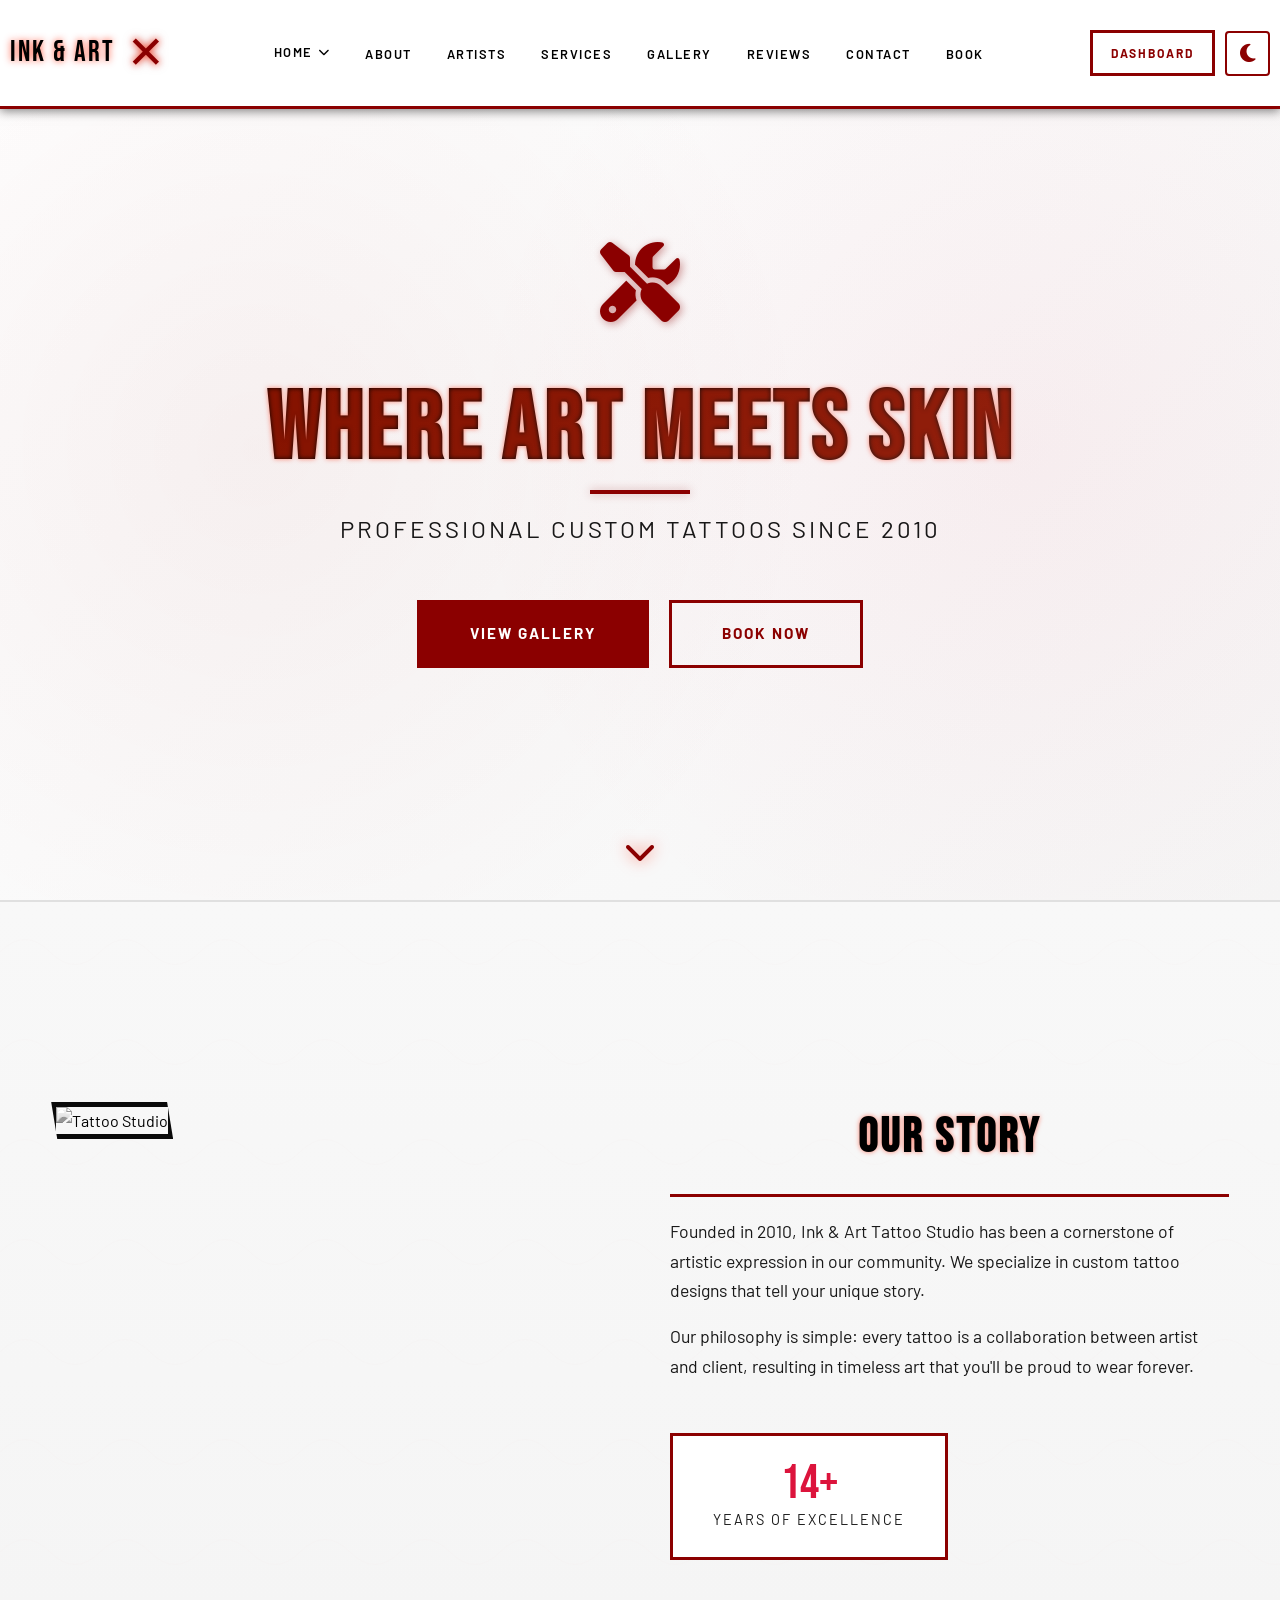
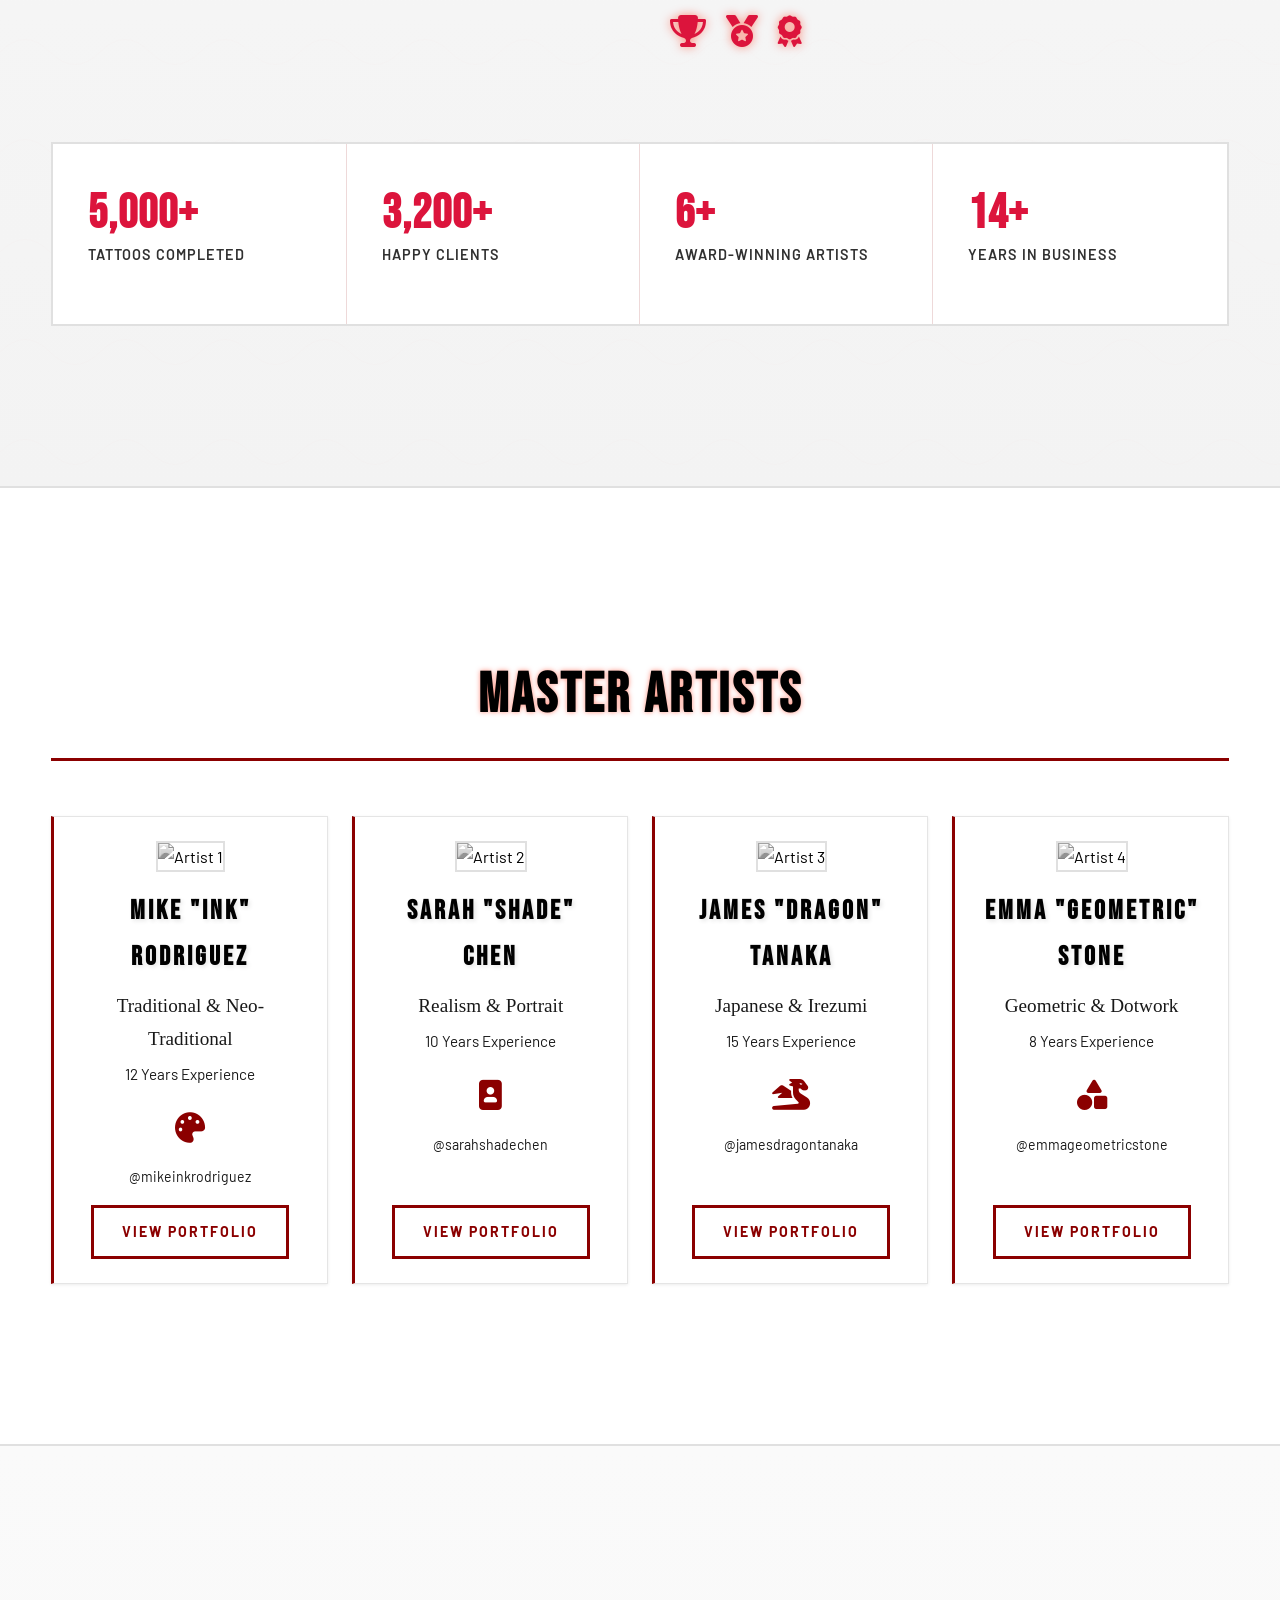
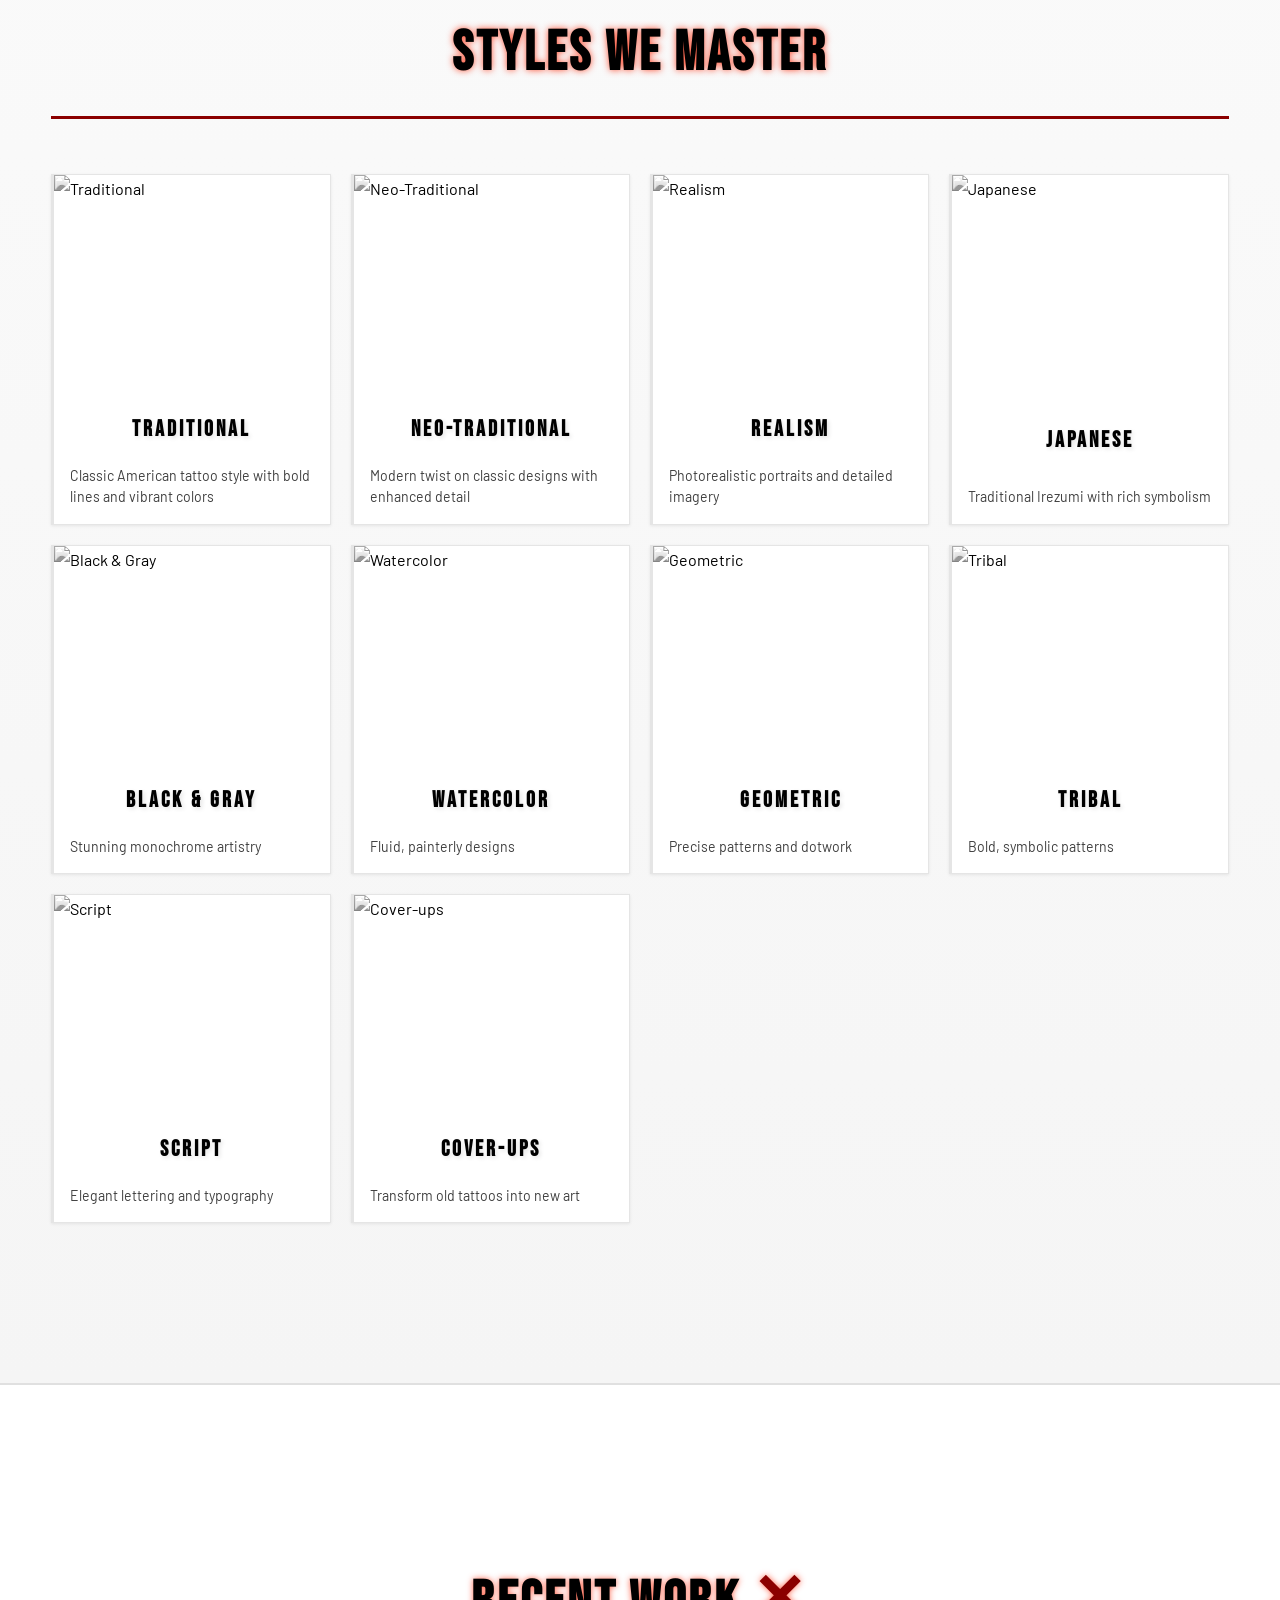
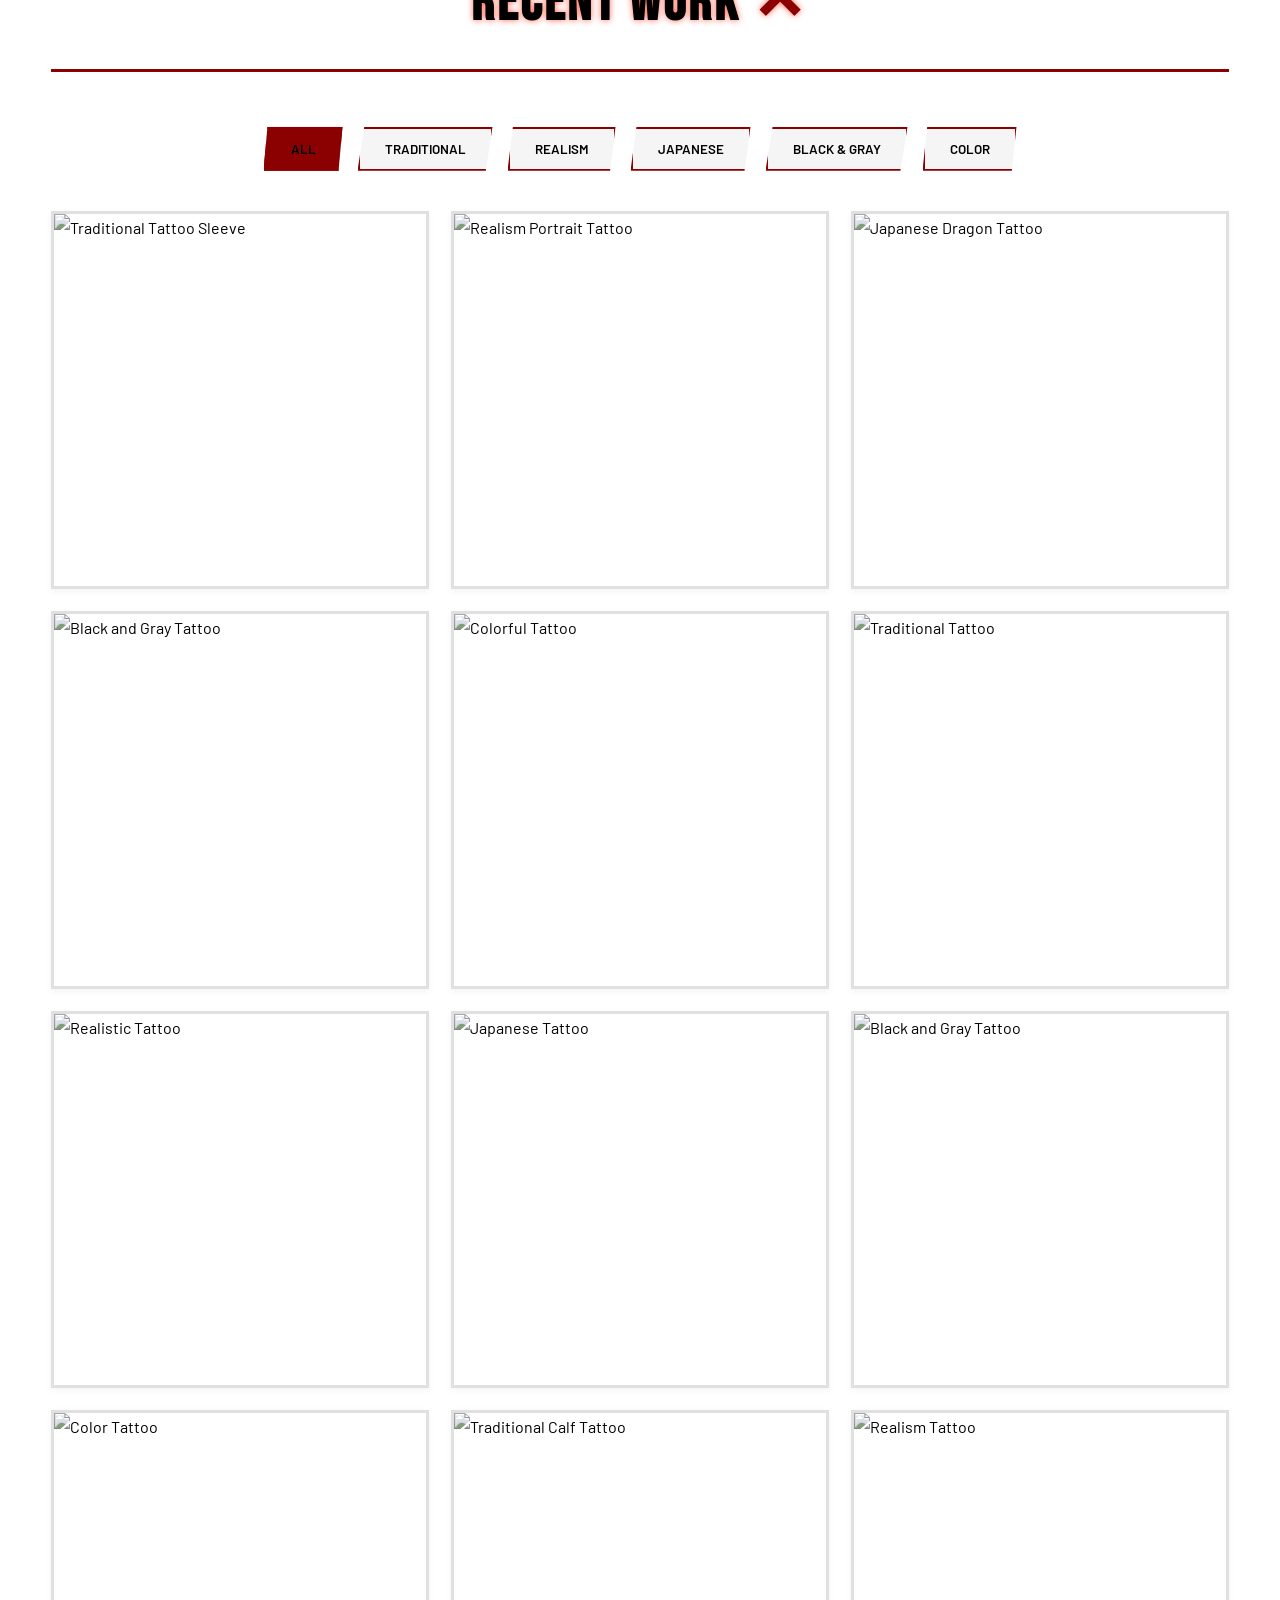
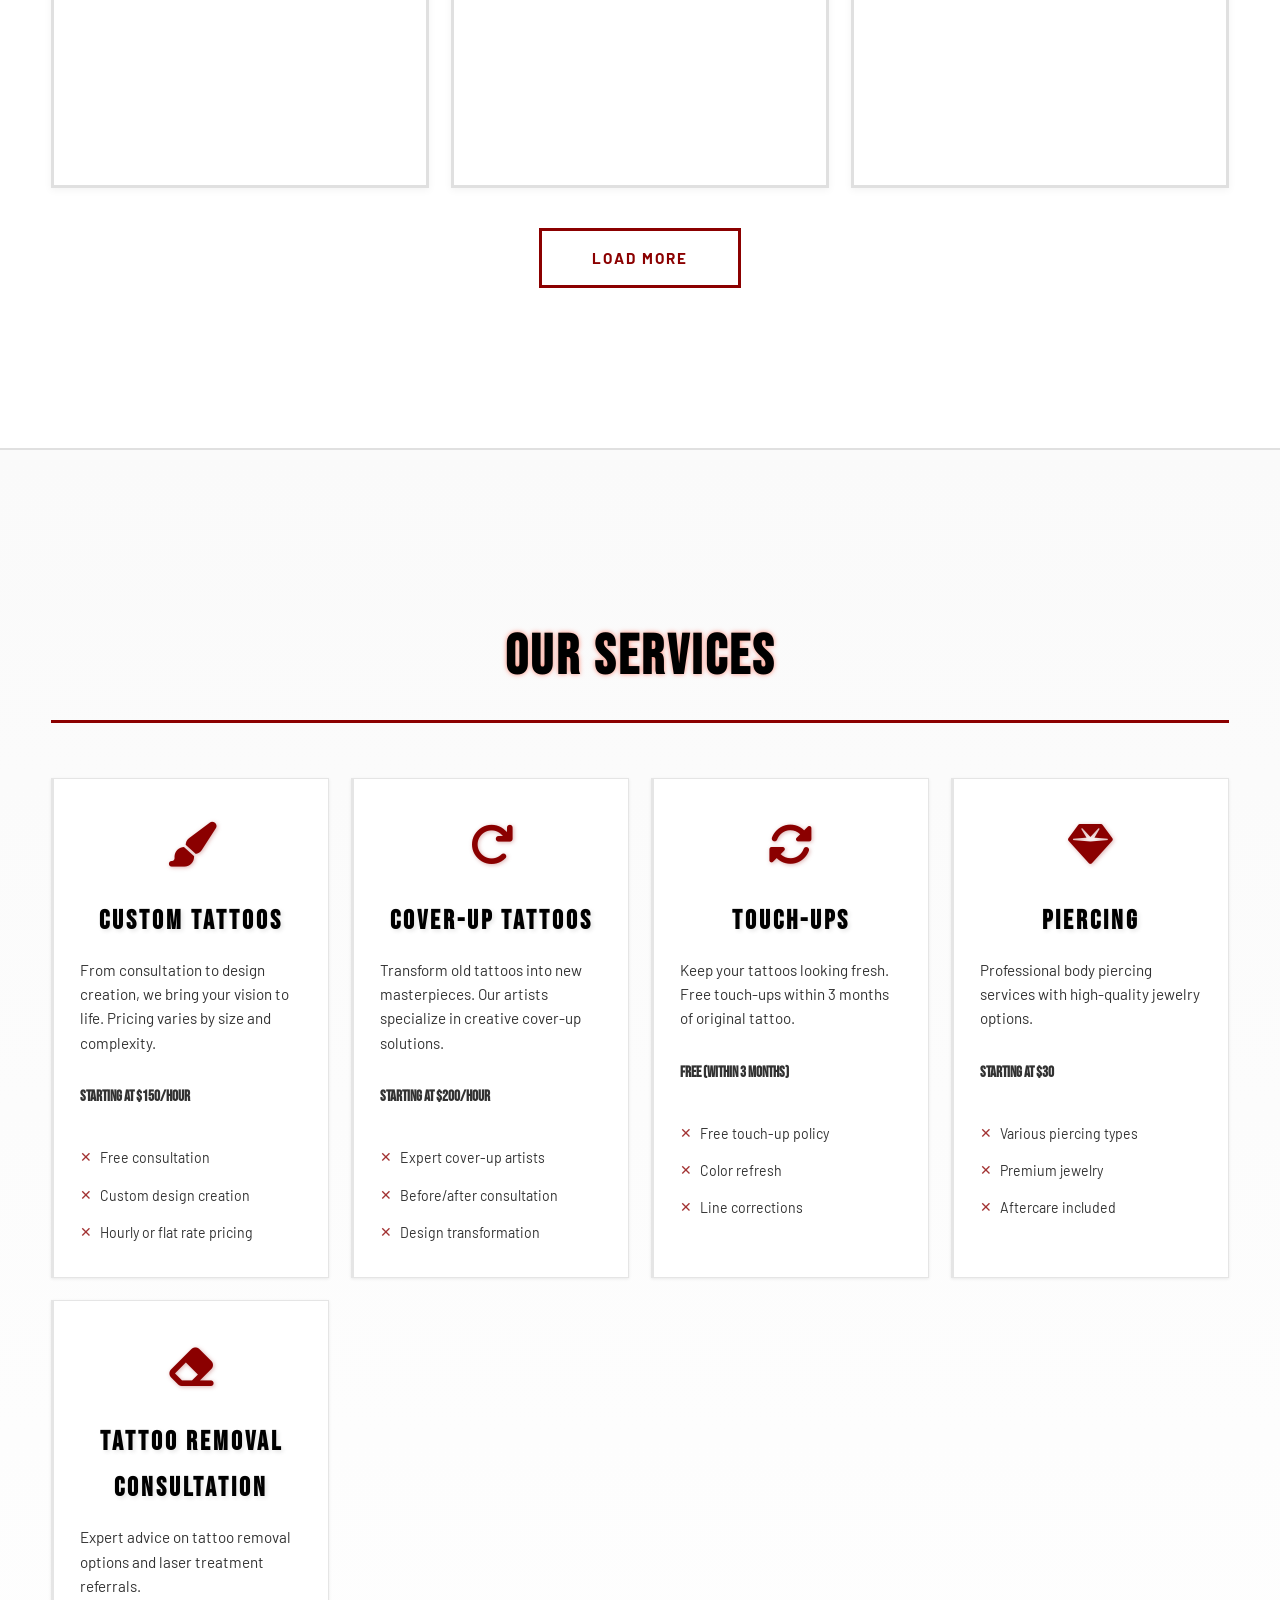
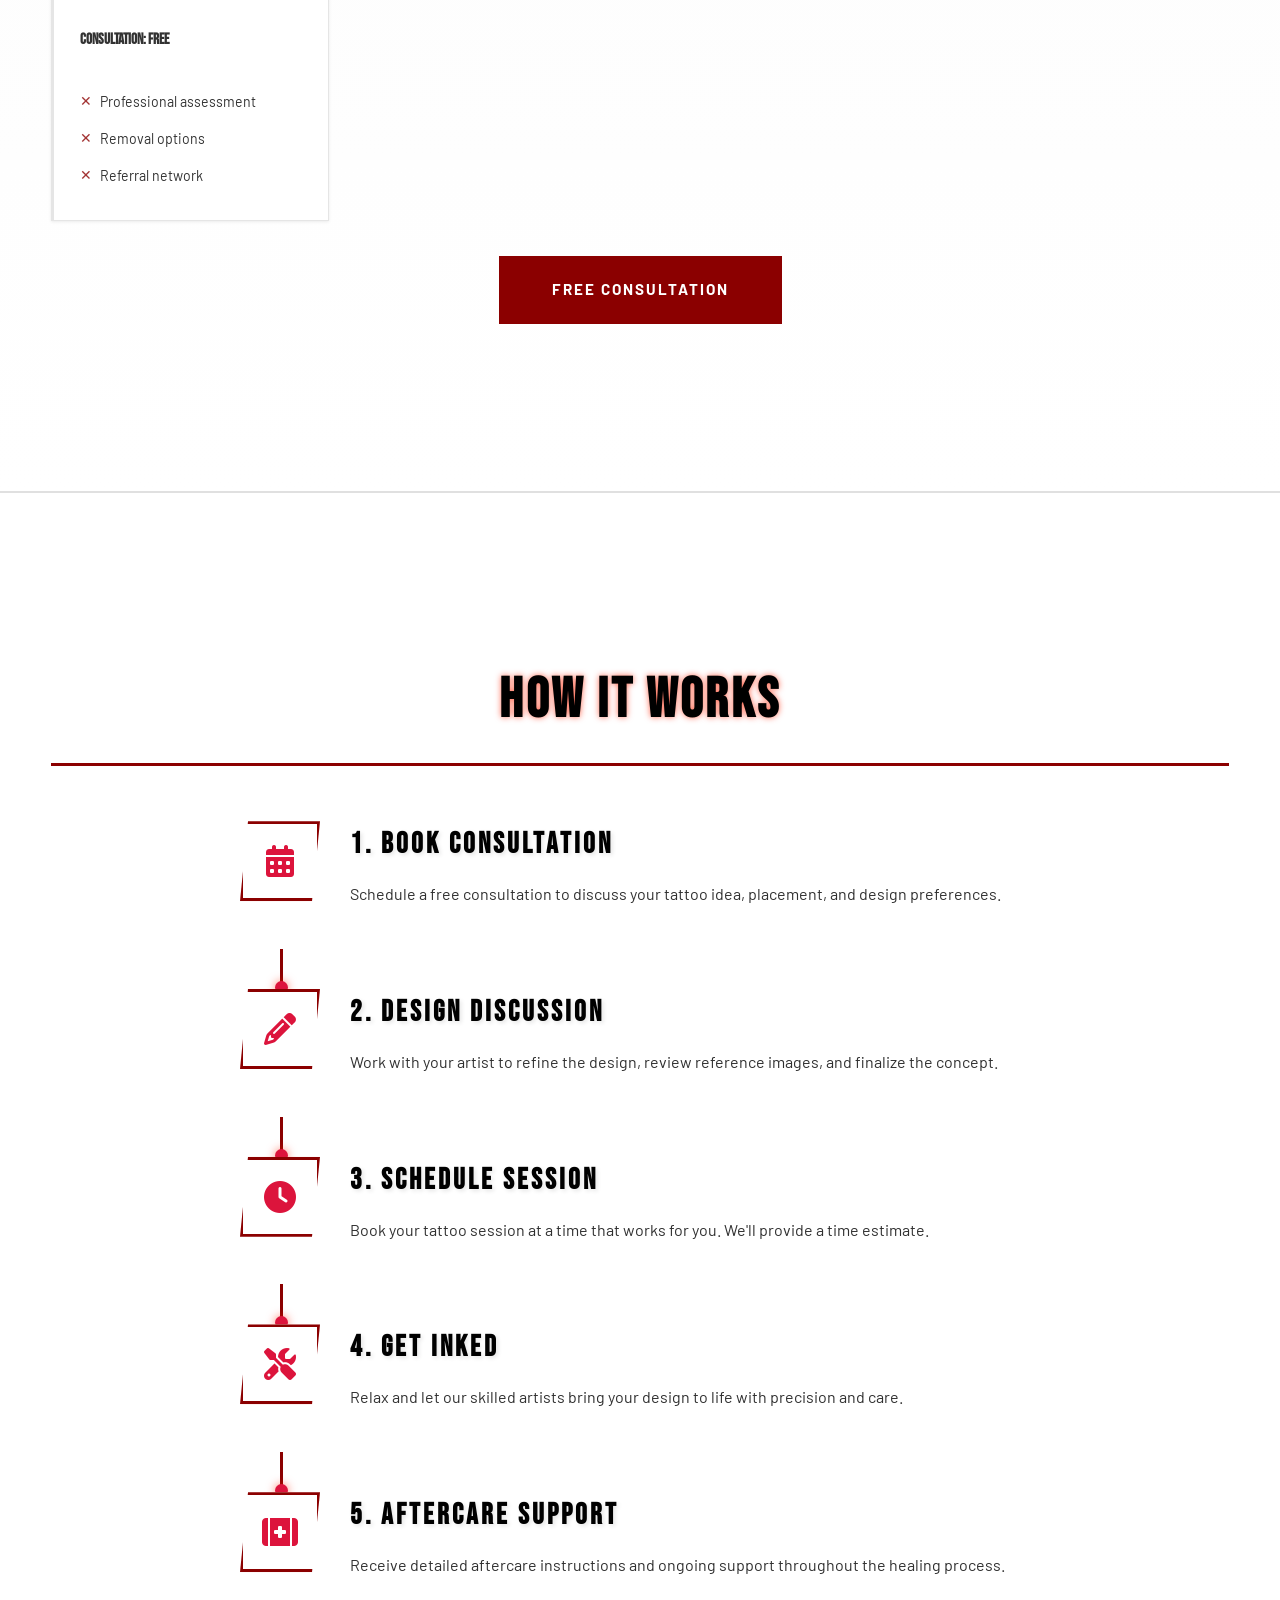
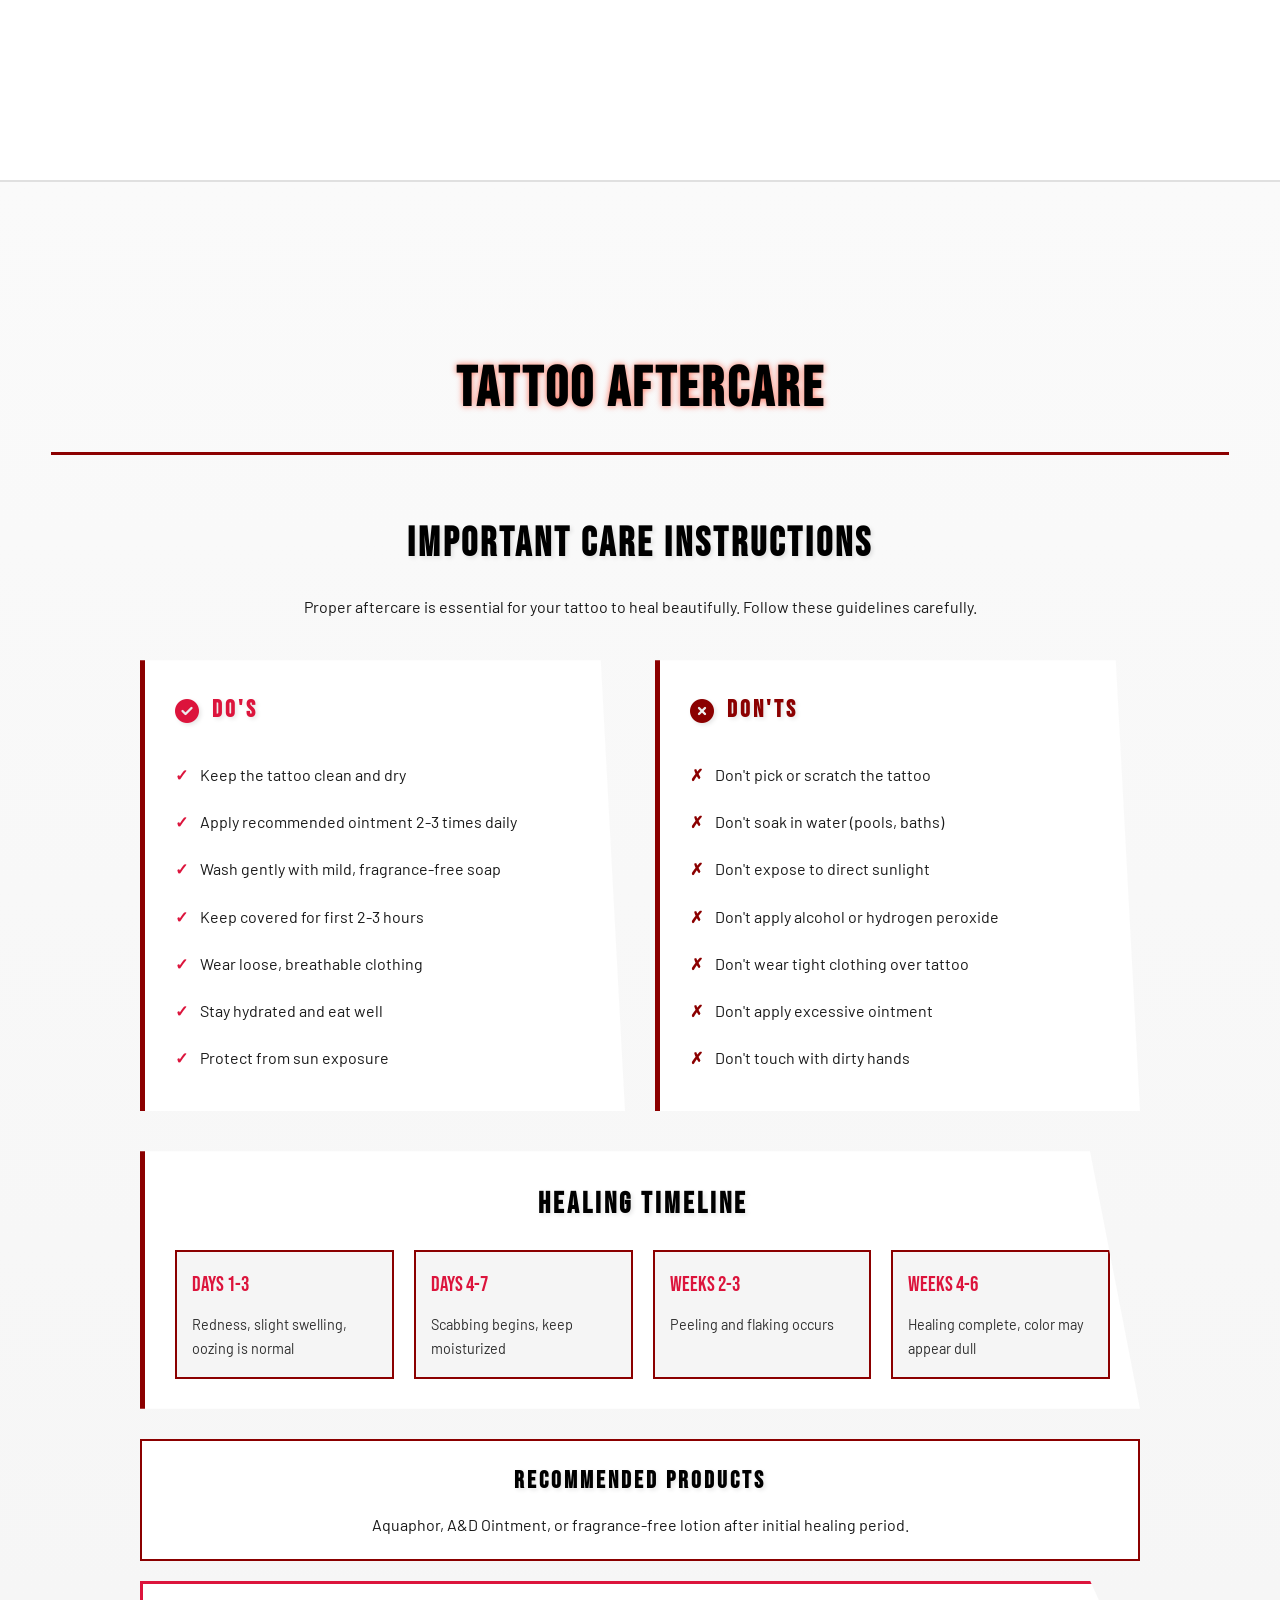
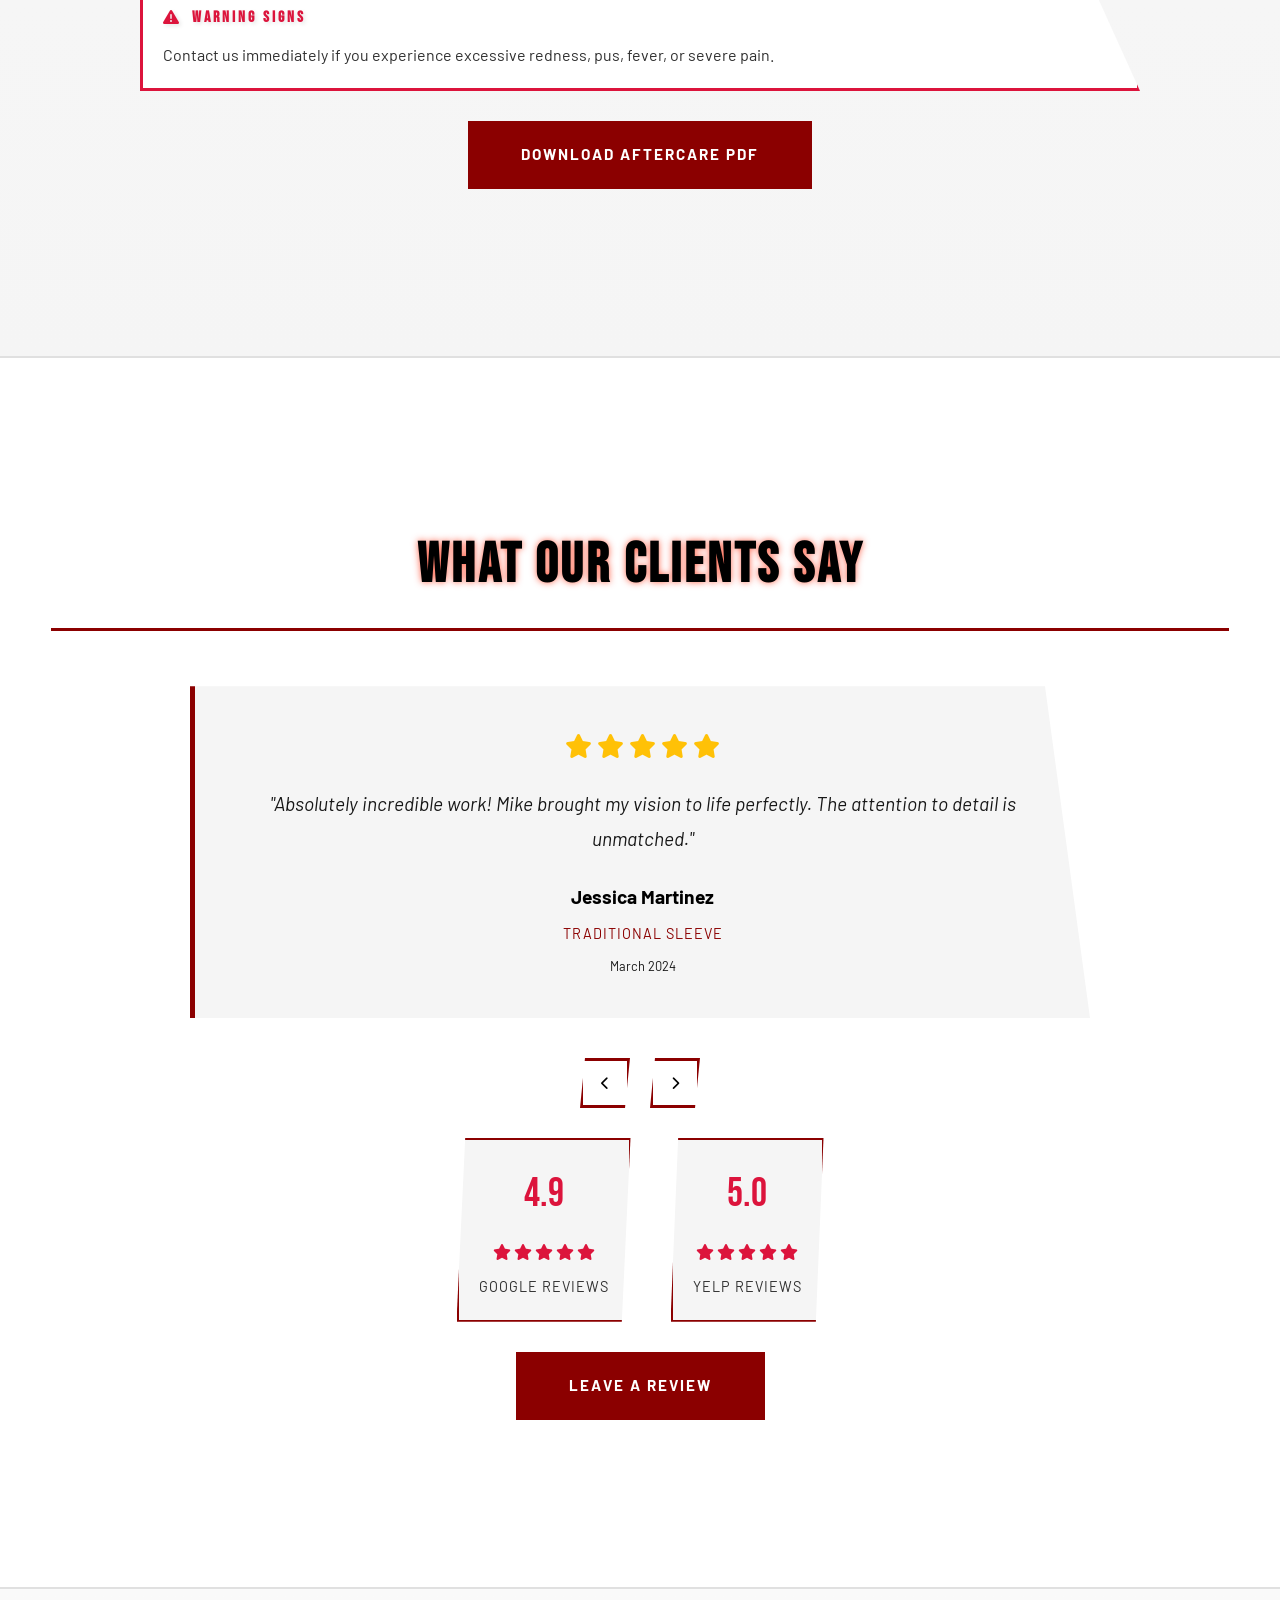
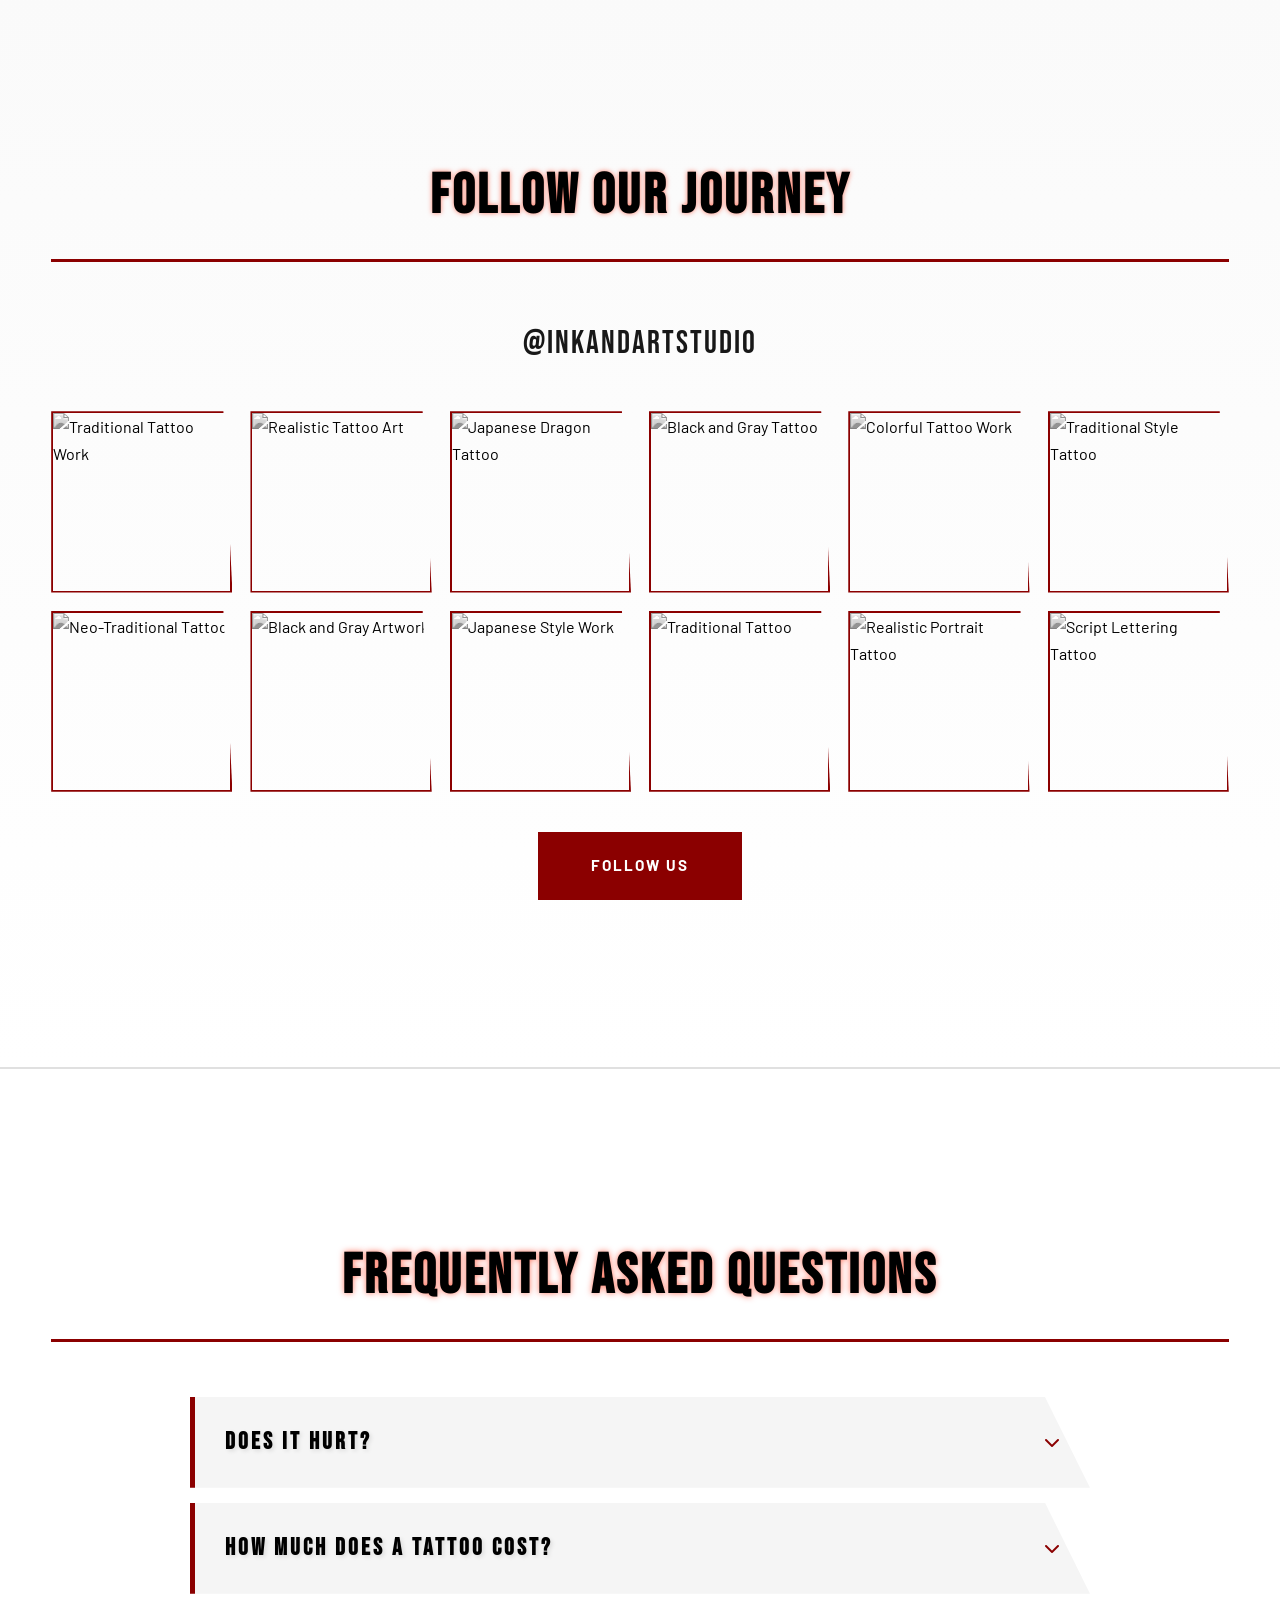
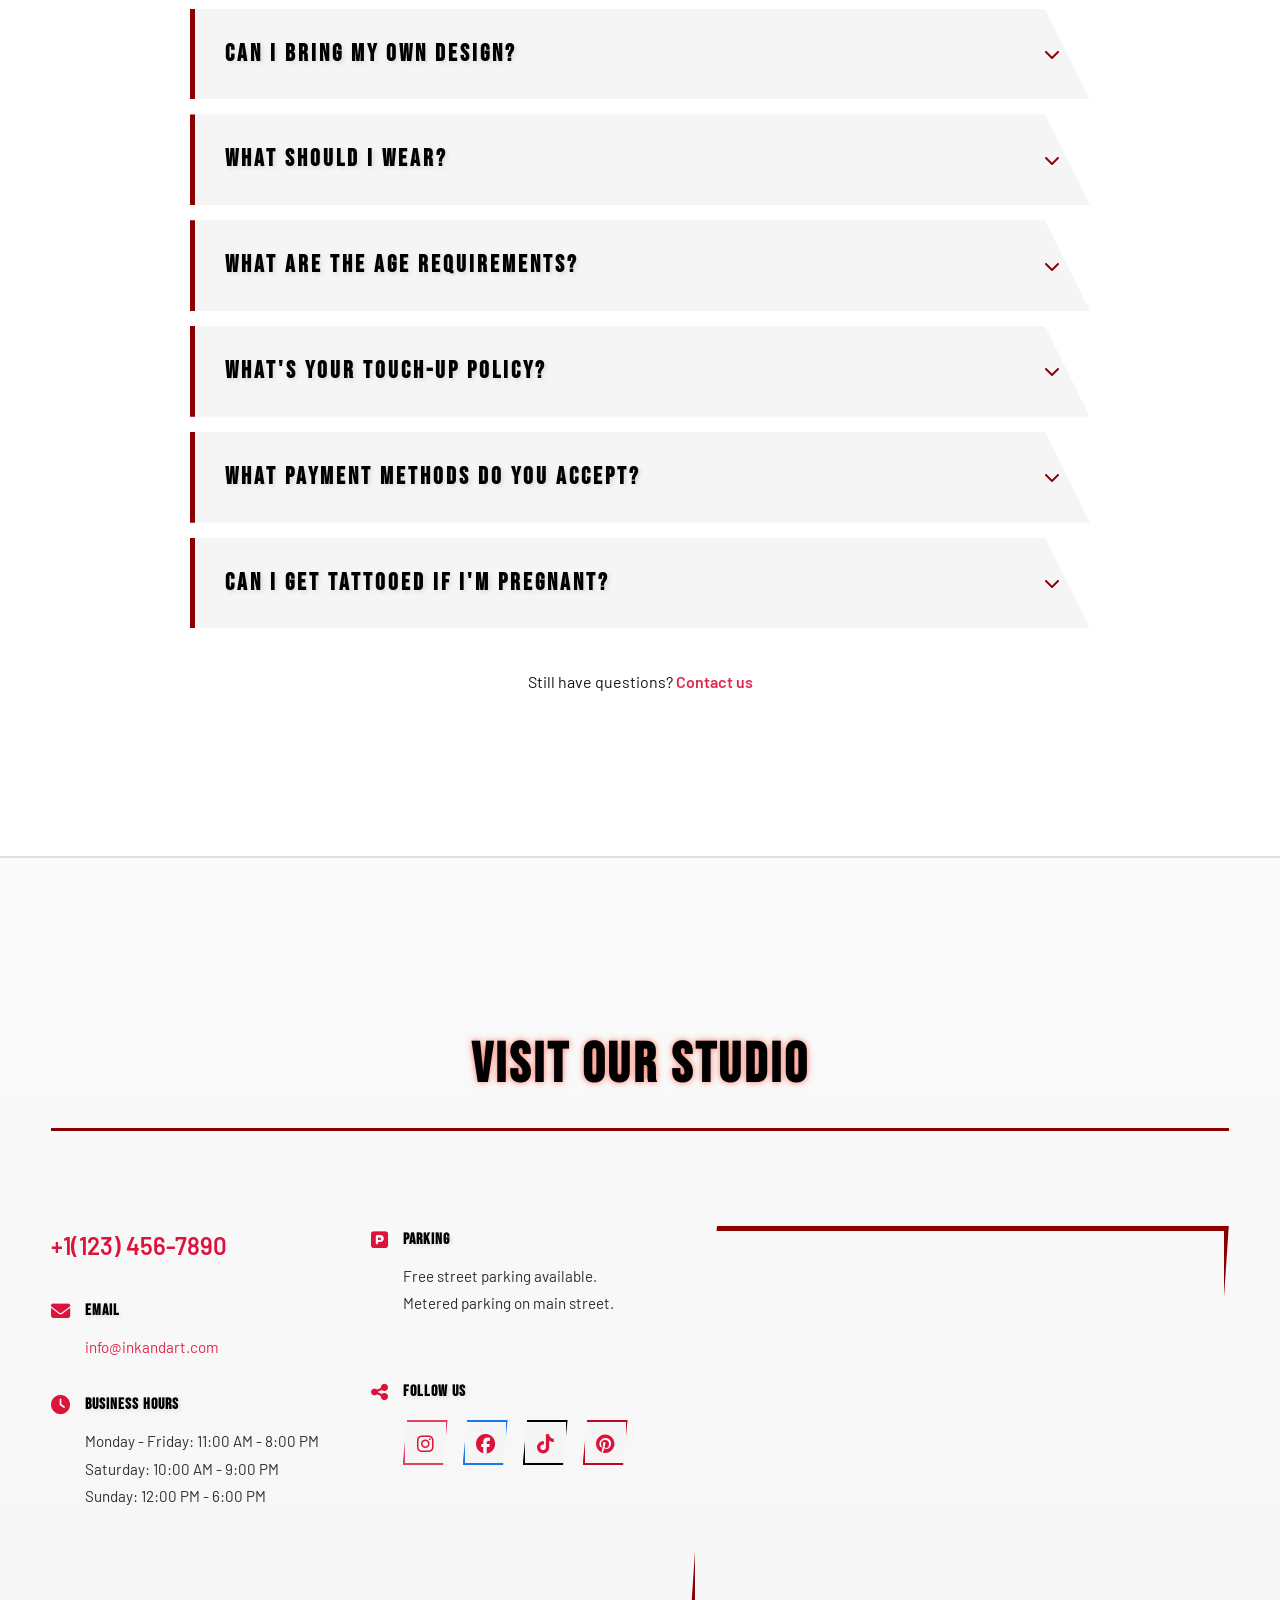
==== index.html @ 9f1e3835 "first commit" ====
<!DOCTYPE html>
<html lang="en" data-theme="light">

<head>
    <meta charset="UTF-8">
    <meta name="viewport" content="width=device-width, initial-scale=1.0">
    <title>Ink & Art Tattoo Studio | Professional Custom Tattoos</title>
    <link rel="icon" type="image/svg+xml" href="favicon.svg">
    <link rel="icon" type="image/png"
        href="[data-uri]">
    <link rel="preconnect" href="https://fonts.googleapis.com">
    <link rel="preconnect" href="https://fonts.gstatic.com" crossorigin>
    <link
        href="https://fonts.googleapis.com/css2?family=Bebas+Neue&family=Barlow:wght@300;400;500;600;700&family=Permanent+Marker&display=swap"
        rel="stylesheet">
    <link rel="stylesheet" href="styles.css">
    <link rel="stylesheet" href="https://cdnjs.cloudflare.com/ajax/libs/font-awesome/6.4.0/css/all.min.css">
    <script>
        // Set theme immediately to prevent flash
        (function () {
            const savedTheme = localStorage.getItem('theme') || 'light';
            document.documentElement.setAttribute('data-theme', savedTheme);
        })();
    </script>
</head>

<body>
    <!-- NAVBAR -->
    <nav class="navbar" id="navbar">
        <div class="nav-container">
            <a href="#home" class="logo">
                <span class="logo-text">INK & ART</span>
                <span class="ink-splatter">✕</span>
            </a>
            <ul class="nav-menu" id="navMenu">
                <li class="nav-dropdown">
                    <a href="#" class="nav-link active" id="homeDropdown">Home <i class="fas fa-chevron-down"></i></a>
                    <ul class="dropdown-menu" id="homeDropdownMenu">
                        <li><a href="home.html" class="dropdown-link">Home Overview</a></li>
                        <li><a href="index.html" class="dropdown-link">Full Details</a></li>
                    </ul>
                </li>
                <li><a href="#about" class="nav-link">About</a></li>
                <li><a href="#artists" class="nav-link">Artists</a></li>
                <li><a href="#styles" class="nav-link">Services</a></li>
                <li><a href="#gallery" class="nav-link">Gallery</a></li>
                <li><a href="#reviews" class="nav-link">Reviews</a></li>
                <li><a href="#location" class="nav-link">Contact</a></li>
                <li><a href="#book" class="nav-link">Book</a></li>
                <li class="nav-mobile-btn"><a href="dashboard.html" class="btn btn-nav">Dashboard</a></li>
            </ul>
            <div class="nav-contact">
                <a href="dashboard.html" class="btn btn-nav">Dashboard</a>
            </div>
            <div class="nav-controls">
                <button class="theme-toggle" id="themeToggle" aria-label="Toggle theme">
                    <i class="fas fa-moon" id="themeIcon"></i>
                </button>
                <div class="hamburger" id="hamburger">
                    <span></span>
                    <span></span>
                    <span></span>
                </div>
            </div>
        </div>
    </nav>

    <!-- HERO SECTION -->
    <section id="home" class="hero">
        <div class="hero-background">
            <div class="smoke-effect"></div>
        </div>
        <div class="hero-content">
            <div class="tattoo-machine-animation">
                <i class="fas fa-tools"></i>
            </div>
            <h1 class="hero-heading">Where Art Meets Skin</h1>
            <p class="hero-subheading">Professional Custom Tattoos Since 2010</p>
            <div class="hero-buttons">
                <a href="#gallery" class="btn btn-primary">View Gallery</a>
                <a href="#book" class="btn btn-secondary">Book Now</a>
            </div>
        </div>
        <div class="scroll-indicator">
            <i class="fas fa-chevron-down needle-icon"></i>
        </div>
    </section>

    <!-- ABOUT STUDIO -->
    <section id="about" class="about">
        <div class="container">
            <div class="about-content">
                <div class="about-image">
                    <div class="neon-glow"></div>
                    <img src="images/style_realism_1766489193800.png" alt="Tattoo Studio">
                </div>
                <div class="about-text">
                    <h2 class="section-heading">Our Story</h2>
                    <p>Founded in 2010, Ink & Art Tattoo Studio has been a cornerstone of artistic expression in our
                        community. We specialize in custom tattoo designs that tell your unique story.</p>
                    <p>Our philosophy is simple: every tattoo is a collaboration between artist and client, resulting in
                        timeless art that you'll be proud to wear forever.</p>
                    <div class="experience-badge">
                        <span class="years">14+</span>
                        <span class="label">Years of Excellence</span>
                    </div>
                    <div class="awards">
                        <i class="fas fa-trophy"></i>
                        <i class="fas fa-medal"></i>
                        <i class="fas fa-award"></i>
                    </div>
                </div>
            </div>
            <div class="statistics">
                <div class="stat-item">
                    <div class="stat-number" data-target="5000" data-suffix="+">0</div>
                    <div class="stat-label">Tattoos Completed</div>
                </div>
                <div class="stat-item">
                    <div class="stat-number" data-target="3200" data-suffix="+">0</div>
                    <div class="stat-label">Happy Clients</div>
                </div>
                <div class="stat-item">
                    <div class="stat-number" data-target="6" data-suffix="+">0</div>
                    <div class="stat-label">Award-Winning Artists</div>
                </div>
                <div class="stat-item">
                    <div class="stat-number" data-target="14" data-suffix="+">0</div>
                    <div class="stat-label">Years in Business</div>
                </div>
            </div>
        </div>
    </section>

    <!-- MEET THE ARTISTS -->
    <section id="artists" class="artists">
        <div class="container">
            <h2 class="section-heading">Master Artists</h2>
            <div class="artists-grid">
                <div class="artist-card">
                    <div class="artist-image">
                        <img src="https://images.unsplash.com/photo-1507003211169-0a1dd7228f2d?w=400" alt="Artist 1">
                        <div class="polaroid-frame"></div>
                    </div>
                    <h3 class="artist-name">Mike "Ink" Rodriguez</h3>
                    <p class="artist-specialty">Traditional & Neo-Traditional</p>
                    <p class="artist-exp">12 Years Experience</p>
                    <div class="artist-style-icon">
                        <i class="fas fa-palette"></i>
                    </div>
                    <p class="artist-instagram">@mikeinkrodriguez</p>
                    <a href="#gallery" class="btn btn-small">View Portfolio</a>
                </div>
                <div class="artist-card">
                    <div class="artist-image">
                        <img src="https://images.unsplash.com/photo-1492562080023-ab3db95bfbce?w=400" alt="Artist 2">
                        <div class="polaroid-frame"></div>
                    </div>
                    <h3 class="artist-name">Sarah "Shade" Chen</h3>
                    <p class="artist-specialty">Realism & Portrait</p>
                    <p class="artist-exp">10 Years Experience</p>
                    <div class="artist-style-icon">
                        <i class="fas fa-portrait"></i>
                    </div>
                    <p class="artist-instagram">@sarahshadechen</p>
                    <a href="#gallery" class="btn btn-small">View Portfolio</a>
                </div>
                <div class="artist-card">
                    <div class="artist-image">
                        <img src="https://images.unsplash.com/photo-1506794778202-cad84cf45f1d?w=400" alt="Artist 3">
                        <div class="polaroid-frame"></div>
                    </div>
                    <h3 class="artist-name">James "Dragon" Tanaka</h3>
                    <p class="artist-specialty">Japanese & Irezumi</p>
                    <p class="artist-exp">15 Years Experience</p>
                    <div class="artist-style-icon">
                        <i class="fas fa-dragon"></i>
                    </div>
                    <p class="artist-instagram">@jamesdragontanaka</p>
                    <a href="#gallery" class="btn btn-small">View Portfolio</a>
                </div>
                <div class="artist-card">
                    <div class="artist-image">
                        <img src="https://images.unsplash.com/photo-1438761681033-6461ffad8d80?w=400" alt="Artist 4">
                        <div class="polaroid-frame"></div>
                    </div>
                    <h3 class="artist-name">Emma "Geometric" Stone</h3>
                    <p class="artist-specialty">Geometric & Dotwork</p>
                    <p class="artist-exp">8 Years Experience</p>
                    <div class="artist-style-icon">
                        <i class="fas fa-shapes"></i>
                    </div>
                    <p class="artist-instagram">@emmageometricstone</p>
                    <a href="#gallery" class="btn btn-small">View Portfolio</a>
                </div>
            </div>
        </div>
    </section>

    <!-- TATTOO STYLES -->
    <section id="styles" class="styles">
        <div class="container">
            <h2 class="section-heading">Styles We Master</h2>
            <div class="styles-grid">
                <div class="style-card">
                    <div class="style-image">
                        <img src="images/style_traditional_1766489152849.png" alt="Traditional">
                    </div>
                    <h3>Traditional</h3>
                    <p>Classic American tattoo style with bold lines and vibrant colors</p>
                </div>
                <div class="style-card">
                    <div class="style-image">
                        <img src="images/style_neotraditional_1766489172105.png" alt="Neo-Traditional">
                    </div>
                    <h3>Neo-Traditional</h3>
                    <p>Modern twist on classic designs with enhanced detail</p>
                </div>
                <div class="style-card">
                    <div class="style-image">
                        <img src="images/style_realism_1766489193800.png" alt="Realism">
                    </div>
                    <h3>Realism</h3>
                    <p>Photorealistic portraits and detailed imagery</p>
                </div>
                <div class="style-card">
                    <div class="style-image">
                        <img src="images/style_japanese_1766489217197.png" alt="Japanese">
                    </div>
                    <h3>Japanese</h3>
                    <p>Traditional Irezumi with rich symbolism</p>
                </div>
                <div class="style-card">
                    <div class="style-image">
                        <img src="images/style_blackgray_1766489234433.png" alt="Black & Gray">
                    </div>
                    <h3>Black & Gray</h3>
                    <p>Stunning monochrome artistry</p>
                </div>
                <div class="style-card">
                    <div class="style-image">
                        <img src="images/gallery_color_2_1766489325731.png" alt="Watercolor">
                    </div>
                    <h3>Watercolor</h3>
                    <p>Fluid, painterly designs</p>
                </div>
                <div class="style-card">
                    <div class="style-image">
                        <img src="images/gallery_blackgray_2_1766489301609.png" alt="Geometric">
                    </div>
                    <h3>Geometric</h3>
                    <p>Precise patterns and dotwork</p>
                </div>
                <div class="style-card">
                    <div class="style-image">
                        <img src="images/gallery_traditional_1_1766489069983.png" alt="Tribal">
                    </div>
                    <h3>Tribal</h3>
                    <p>Bold, symbolic patterns</p>
                </div>
                <div class="style-card">
                    <div class="style-image">
                        <img src="images/style_script_1766489266299.png" alt="Script">
                    </div>
                    <h3>Script</h3>
                    <p>Elegant lettering and typography</p>
                </div>
                <div class="style-card">
                    <div class="style-image">
                        <img src="images/style_coverup_1766489285074.png" alt="Cover-ups">
                    </div>
                    <h3>Cover-ups</h3>
                    <p>Transform old tattoos into new art</p>
                </div>
            </div>
        </div>
    </section>

    <!-- GALLERY SECTION -->
    <section id="gallery" class="gallery">
        <div class="container">
            <h2 class="section-heading">Recent Work <span class="ink-splatter-text">✕</span></h2>
            <div class="gallery-filters">
                <button class="filter-btn active" data-filter="all">All</button>
                <button class="filter-btn" data-filter="traditional">Traditional</button>
                <button class="filter-btn" data-filter="realism">Realism</button>
                <button class="filter-btn" data-filter="japanese">Japanese</button>
                <button class="filter-btn" data-filter="blackgray">Black & Gray</button>
                <button class="filter-btn" data-filter="color">Color</button>
            </div>
            <div class="gallery-grid">
                <div class="gallery-item" data-category="traditional">
                    <img src="images/gallery_traditional_1_1766489069983.png" alt="Traditional Tattoo Sleeve">
                    <div class="gallery-overlay">
                        <p class="gallery-style">Traditional</p>
                        <p class="gallery-artist">Mike Rodriguez</p>
                        <p class="gallery-size">Full Sleeve</p>
                    </div>
                </div>
                <div class="gallery-item" data-category="realism">
                    <img src="images/gallery_realism_1_1766489085640.png" alt="Realism Portrait Tattoo">
                    <div class="gallery-overlay">
                        <p class="gallery-style">Realism</p>
                        <p class="gallery-artist">Sarah Chen</p>
                        <p class="gallery-size">Back Piece</p>
                    </div>
                </div>
                <div class="gallery-item" data-category="japanese">
                    <img src="images/gallery_japanese_1_1766489110393.png" alt="Japanese Dragon Tattoo">
                    <div class="gallery-overlay">
                        <p class="gallery-style">Japanese</p>
                        <p class="gallery-artist">James Tanaka</p>
                        <p class="gallery-size">Leg Sleeve</p>
                    </div>
                </div>
                <div class="gallery-item" data-category="blackgray">
                    <img src="images/gallery_blackgray_2_1766489301609.png" alt="Black and Gray Tattoo">
                    <div class="gallery-overlay">
                        <p class="gallery-style">Black & Gray</p>
                        <p class="gallery-artist">Sarah Chen</p>
                        <p class="gallery-size">Chest Piece</p>
                    </div>
                </div>
                <div class="gallery-item" data-category="color">
                    <img src="images/gallery_color_2_1766489325731.png" alt="Colorful Tattoo">
                    <div class="gallery-overlay">
                        <p class="gallery-style">Color</p>
                        <p class="gallery-artist">Mike Rodriguez</p>
                        <p class="gallery-size">Forearm</p>
                    </div>
                </div>
                <div class="gallery-item" data-category="traditional">
                    <img src="images/gallery_traditional_1_1766489069983.png" alt="Traditional Tattoo">
                    <div class="gallery-overlay">
                        <p class="gallery-style">Traditional</p>
                        <p class="gallery-artist">Mike Rodriguez</p>
                        <p class="gallery-size">Bicep</p>
                    </div>
                </div>
                <div class="gallery-item" data-category="realism">
                    <img src="images/gallery_realism_3_1766489363380.png" alt="Realistic Tattoo">
                    <div class="gallery-overlay">
                        <p class="gallery-style">Realism</p>
                        <p class="gallery-artist">Sarah Chen</p>
                        <p class="gallery-size">Shoulder</p>
                    </div>
                </div>
                <div class="gallery-item" data-category="japanese">
                    <img src="images/gallery_japanese_1_1766489110393.png" alt="Japanese Tattoo">
                    <div class="gallery-overlay">
                        <p class="gallery-style">Japanese</p>
                        <p class="gallery-artist">James Tanaka</p>
                        <p class="gallery-size">Full Back</p>
                    </div>
                </div>
                <div class="gallery-item" data-category="blackgray">
                    <img src="images/gallery_blackgray_2_1766489301609.png" alt="Black and Gray Tattoo">
                    <div class="gallery-overlay">
                        <p class="gallery-style">Black & Gray</p>
                        <p class="gallery-artist">Emma Stone</p>
                        <p class="gallery-size">Rib Cage</p>
                    </div>
                </div>
                <div class="gallery-item" data-category="color">
                    <img src="images/gallery_color_2_1766489325731.png" alt="Color Tattoo">
                    <div class="gallery-overlay">
                        <p class="gallery-style">Color</p>
                        <p class="gallery-artist">Mike Rodriguez</p>
                        <p class="gallery-size">Thigh</p>
                    </div>
                </div>
                <div class="gallery-item" data-category="traditional">
                    <img src="images/gallery_traditional_3_1766489342384.png" alt="Traditional Calf Tattoo">
                    <div class="gallery-overlay">
                        <p class="gallery-style">Traditional</p>
                        <p class="gallery-artist">Mike Rodriguez</p>
                        <p class="gallery-size">Calf</p>
                    </div>
                </div>
                <div class="gallery-item" data-category="realism">
                    <img src="images/gallery_realism_1_1766489085640.png" alt="Realism Tattoo">
                    <div class="gallery-overlay">
                        <p class="gallery-style">Realism</p>
                        <p class="gallery-artist">Sarah Chen</p>
                        <p class="gallery-size">Neck</p>
                    </div>
                </div>
            </div>
            <button class="btn btn-load-more">Load More</button>
        </div>
    </section>

    <!-- SERVICES & PRICING -->
    <section id="services" class="services">
        <div class="container">
            <h2 class="section-heading">Our Services</h2>
            <div class="services-grid">
                <div class="service-card">
                    <div class="service-icon" align="center">
                        <i class="fas fa-paint-brush"></i>
                    </div>
                    <h3>Custom Tattoos</h3>
                    <p>From consultation to design creation, we bring your vision to life. Pricing varies by size and
                        complexity.</p>
                    <p class="service-price">Starting at $150/hour</p>
                    <ul class="service-features">
                        <li>Free consultation</li>
                        <li>Custom design creation</li>
                        <li>Hourly or flat rate pricing</li>
                    </ul>
                </div>
                <div class="service-card">
                    <div class="service-icon" align="center">
                        <i class="fas fa-redo"></i>
                    </div>
                    <h3>Cover-up Tattoos</h3>
                    <p>Transform old tattoos into new masterpieces. Our artists specialize in creative cover-up
                        solutions.</p>
                    <p class="service-price">Starting at $200/hour</p>
                    <ul class="service-features">
                        <li>Expert cover-up artists</li>
                        <li>Before/after consultation</li>
                        <li>Design transformation</li>
                    </ul>
                </div>
                <div class="service-card">
                    <div class="service-icon" align="center">
                        <i class="fas fa-sync-alt"></i>
                    </div>
                    <h3>Touch-ups </h3>
                    <p>Keep your tattoos looking fresh. Free touch-ups within 3 months of original tattoo.</p>
                    <p class="service-price">Free (within 3 months)</p>
                    <ul class="service-features">
                        <li>Free touch-up policy</li>
                        <li>Color refresh</li>
                        <li>Line corrections</li>
                    </ul>
                </div>
                <div class="service-card">
                    <div class="service-icon" align="center">
                        <i class="fas fa-gem"></i>
                    </div>
                    <h3>Piercing</h3>
                    <p>Professional body piercing services with high-quality jewelry options.</p>
                    <p class="service-price">Starting at $30</p>
                    <ul class="service-features">
                        <li>Various piercing types</li>
                        <li>Premium jewelry</li>
                        <li>Aftercare included</li>
                    </ul>
                </div>
                <div class="service-card">
                    <div class="service-icon" align="center">
                        <i class="fas fa-eraser"></i>
                    </div>
                    <h3>Tattoo Removal Consultation</h3>
                    <p>Expert advice on tattoo removal options and laser treatment referrals.</p>
                    <p class="service-price">Consultation: Free</p>
                    <ul class="service-features">
                        <li>Professional assessment</li>
                        <li>Removal options</li>
                        <li>Referral network</li>
                    </ul>
                </div>
            </div>
            <div class="services-cta">
                <a href="#book" class="btn btn-primary">Free Consultation</a>
            </div>
        </div>
    </section>

    <!-- BOOKING PROCESS -->
    <section id="process" class="process">
        <div class="container">
            <h2 class="section-heading">How It Works</h2>
            <div class="process-timeline">
                <div class="process-step">
                    <div class="step-icon">
                        <i class="fas fa-calendar-alt"></i>
                    </div>
                    <div class="step-content">
                        <h3>1. Book Consultation</h3>
                        <p>Schedule a free consultation to discuss your tattoo idea, placement, and design preferences.
                        </p>
                    </div>
                </div>
                <div class="process-connector"></div>
                <div class="process-step">
                    <div class="step-icon">
                        <i class="fas fa-pencil-alt"></i>
                    </div>
                    <div class="step-content">
                        <h3>2. Design Discussion</h3>
                        <p>Work with your artist to refine the design, review reference images, and finalize the
                            concept.</p>
                    </div>
                </div>
                <div class="process-connector"></div>
                <div class="process-step">
                    <div class="step-icon">
                        <i class="fas fa-clock"></i>
                    </div>
                    <div class="step-content">
                        <h3>3. Schedule Session</h3>
                        <p>Book your tattoo session at a time that works for you. We'll provide a time estimate.</p>
                    </div>
                </div>
                <div class="process-connector"></div>
                <div class="process-step">
                    <div class="step-icon">
                        <i class="fas fa-tools"></i>
                    </div>
                    <div class="step-content">
                        <h3>4. Get Inked</h3>
                        <p>Relax and let our skilled artists bring your design to life with precision and care.</p>
                    </div>
                </div>
                <div class="process-connector"></div>
                <div class="process-step">
                    <div class="step-icon">
                        <i class="fas fa-first-aid"></i>
                    </div>
                    <div class="step-content">
                        <h3>5. Aftercare Support</h3>
                        <p>Receive detailed aftercare instructions and ongoing support throughout the healing process.
                        </p>
                    </div>
                </div>
            </div>
        </div>
    </section>

    <!-- AFTERCARE GUIDE -->
    <section id="aftercare" class="aftercare">
        <div class="container">
            <h2 class="section-heading">Tattoo Aftercare</h2>
            <div class="aftercare-content">
                <div class="aftercare-main">
                    <h3>Important Care Instructions</h3>
                    <p>Proper aftercare is essential for your tattoo to heal beautifully. Follow these guidelines
                        carefully.</p>
                </div>
                <div class="aftercare-grid">
                    <div class="aftercare-dos">
                        <h4><i class="fas fa-check-circle"></i> Do's</h4>
                        <ul>
                            <li>Keep the tattoo clean and dry</li>
                            <li>Apply recommended ointment 2-3 times daily</li>
                            <li>Wash gently with mild, fragrance-free soap</li>
                            <li>Keep covered for first 2-3 hours</li>
                            <li>Wear loose, breathable clothing</li>
                            <li>Stay hydrated and eat well</li>
                            <li>Protect from sun exposure</li>
                        </ul>
                    </div>
                    <div class="aftercare-donts">
                        <h4><i class="fas fa-times-circle"></i> Don'ts</h4>
                        <ul>
                            <li>Don't pick or scratch the tattoo</li>
                            <li>Don't soak in water (pools, baths)</li>
                            <li>Don't expose to direct sunlight</li>
                            <li>Don't apply alcohol or hydrogen peroxide</li>
                            <li>Don't wear tight clothing over tattoo</li>
                            <li>Don't apply excessive ointment</li>
                            <li>Don't touch with dirty hands</li>
                        </ul>
                    </div>
                </div>
                <div class="healing-timeline">
                    <h4>Healing Timeline</h4>
                    <div class="timeline-items">
                        <div class="timeline-item">
                            <span class="timeline-day">Days 1-3</span>
                            <p>Redness, slight swelling, oozing is normal</p>
                        </div>
                        <div class="timeline-item">
                            <span class="timeline-day">Days 4-7</span>
                            <p>Scabbing begins, keep moisturized</p>
                        </div>
                        <div class="timeline-item">
                            <span class="timeline-day">Weeks 2-3</span>
                            <p>Peeling and flaking occurs</p>
                        </div>
                        <div class="timeline-item">
                            <span class="timeline-day">Weeks 4-6</span>
                            <p>Healing complete, color may appear dull</p>
                        </div>
                    </div>
                </div>
                <div class="aftercare-products">
                    <h4>Recommended Products</h4>
                    <p>Aquaphor, A&D Ointment, or fragrance-free lotion after initial healing period.</p>
                </div>
                <div class="aftercare-warning">
                    <h4><i class="fas fa-exclamation-triangle"></i> Warning Signs</h4>
                    <p>Contact us immediately if you experience excessive redness, pus, fever, or severe pain.</p>
                </div>
                <div style="text-align: center;">
                    <a href="#" class="btn btn-primary">Download Aftercare PDF</a>
                </div>
            </div>
        </div>
    </section>

    <!-- CLIENT REVIEWS -->
    <section id="reviews" class="reviews">
        <div class="container">
            <h2 class="section-heading">What Our Clients Say</h2>
            <div class="reviews-carousel">
                <div class="review-card active">
                    <div class="review-rating">
                        <i class="fas fa-star"></i>
                        <i class="fas fa-star"></i>
                        <i class="fas fa-star"></i>
                        <i class="fas fa-star"></i>
                        <i class="fas fa-star"></i>
                    </div>
                    <p class="review-text">"Absolutely incredible work! Mike brought my vision to life perfectly. The
                        attention to detail is unmatched."</p>
                    <div class="review-author">
                        <strong>Jessica Martinez</strong>
                        <span>Traditional Sleeve</span>
                    </div>
                    <p class="review-date">March 2024</p>
                </div>
                <div class="review-card">
                    <div class="review-rating">
                        <i class="fas fa-star"></i>
                        <i class="fas fa-star"></i>
                        <i class="fas fa-star"></i>
                        <i class="fas fa-star"></i>
                        <i class="fas fa-star"></i>
                    </div>
                    <p class="review-text">"Sarah's realism work is mind-blowing. My portrait tattoo looks like a
                        photograph. Highly recommend!"</p>
                    <div class="review-author">
                        <strong>David Thompson</strong>
                        <span>Realism Portrait</span>
                    </div>
                    <p class="review-date">February 2024</p>
                </div>
                <div class="review-card">
                    <div class="review-rating">
                        <i class="fas fa-star"></i>
                        <i class="fas fa-star"></i>
                        <i class="fas fa-star"></i>
                        <i class="fas fa-star"></i>
                        <i class="fas fa-star"></i>
                    </div>
                    <p class="review-text">"Best tattoo shop in town! Professional, clean, and the artists are true
                        masters of their craft."</p>
                    <div class="review-author">
                        <strong>Amanda Lee</strong>
                        <span>Japanese Back Piece</span>
                    </div>
                    <p class="review-date">January 2024</p>
                </div>
            </div>
            <div class="review-controls">
                <button class="review-prev"><i class="fas fa-chevron-left"></i></button>
                <button class="review-next"><i class="fas fa-chevron-right"></i></button>
            </div>
            <div class="review-badges">
                <div class="rating-badge">
                    <span class="rating-number">4.9</span>
                    <div class="rating-stars">
                        <i class="fas fa-star"></i>
                        <i class="fas fa-star"></i>
                        <i class="fas fa-star"></i>
                        <i class="fas fa-star"></i>
                        <i class="fas fa-star"></i>
                    </div>
                    <p>Google Reviews</p>
                </div>
                <div class="rating-badge">
                    <span class="rating-number">5.0</span>
                    <div class="rating-stars">
                        <i class="fas fa-star"></i>
                        <i class="fas fa-star"></i>
                        <i class="fas fa-star"></i>
                        <i class="fas fa-star"></i>
                        <i class="fas fa-star"></i>
                    </div>
                    <p>Yelp Reviews</p>
                </div>
            </div>
            <div style="text-align: center; margin-top: 30px;">
                <a href="#" class="btn btn-primary">Leave a Review</a>
            </div>
        </div>
    </section>

    <!-- INSTAGRAM FEED -->
    <section id="social" class="instagram">
        <div class="container">
            <h2 class="section-heading">Follow Our Journey</h2>
            <p class="instagram-handle">@inkandartstudio</p>
            <div class="instagram-grid">
                <div class="instagram-item">
                    <img src="images/gallery_traditional_1_1766489069983.png" alt="Traditional Tattoo Work">
                    <div class="instagram-overlay">
                        <i class="fab fa-instagram"></i>
                    </div>
                </div>
                <div class="instagram-item">
                    <img src="images/gallery_realism_1_1766489085640.png" alt="Realistic Tattoo Art">
                    <div class="instagram-overlay">
                        <i class="fab fa-instagram"></i>
                    </div>
                </div>
                <div class="instagram-item">
                    <img src="images/gallery_japanese_1_1766489110393.png" alt="Japanese Dragon Tattoo">
                    <div class="instagram-overlay">
                        <i class="fab fa-instagram"></i>
                    </div>
                </div>
                <div class="instagram-item">
                    <img src="images/style_blackgray_1766489234433.png" alt="Black and Gray Tattoo">
                    <div class="instagram-overlay">
                        <i class="fab fa-instagram"></i>
                    </div>
                </div>
                <div class="instagram-item">
                    <img src="images/gallery_color_2_1766489325731.png" alt="Colorful Tattoo Work">
                    <div class="instagram-overlay">
                        <i class="fab fa-instagram"></i>
                    </div>
                </div>
                <div class="instagram-item">
                    <img src="images/style_traditional_1766489152849.png" alt="Traditional Style Tattoo">
                    <div class="instagram-overlay">
                        <i class="fab fa-instagram"></i>
                    </div>
                </div>
                <div class="instagram-item">
                    <img src="images/style_neotraditional_1766489172105.png" alt="Neo-Traditional Tattoo">
                    <div class="instagram-overlay">
                        <i class="fab fa-instagram"></i>
                    </div>
                </div>
                <div class="instagram-item">
                    <img src="images/gallery_blackgray_2_1766489301609.png" alt="Black and Gray Artwork">
                    <div class="instagram-overlay">
                        <i class="fab fa-instagram"></i>
                    </div>
                </div>
                <div class="instagram-item">
                    <img src="images/style_japanese_1766489217197.png" alt="Japanese Style Work">
                    <div class="instagram-overlay">
                        <i class="fab fa-instagram"></i>
                    </div>
                </div>
                <div class="instagram-item">
                    <img src="images/gallery_traditional_3_1766489342384.png" alt="Traditional Tattoo">
                    <div class="instagram-overlay">
                        <i class="fab fa-instagram"></i>
                    </div>
                </div>
                <div class="instagram-item">
                    <img src="images/gallery_realism_3_1766489363380.png" alt="Realistic Portrait Tattoo">
                    <div class="instagram-overlay">
                        <i class="fab fa-instagram"></i>
                    </div>
                </div>
                <div class="instagram-item">
                    <img src="images/style_script_1766489266299.png" alt="Script Lettering Tattoo">
                    <div class="instagram-overlay">
                        <i class="fab fa-instagram"></i>
                    </div>
                </div>
            </div>
            <div style="text-align: center;">
                <a href="https://instagram.com/inkandartstudio" target="_blank" class="btn btn-primary">Follow Us</a>
            </div>
        </div>
    </section>

    <!-- FAQ SECTION -->
    <section id="faq" class="faq">
        <div class="container">
            <h2 class="section-heading">Frequently Asked Questions</h2>
            <div class="faq-accordion">
                <div class="faq-item">
                    <div class="faq-question">
                        <h3>Does it hurt?</h3>
                        <i class="fas fa-chevron-down"></i>
                    </div>
                    <div class="faq-answer">
                        <p>Pain levels vary depending on placement and individual tolerance. Most clients describe it as
                            manageable discomfort rather than severe pain. We'll work with you to ensure you're as
                            comfortable as possible.</p>
                    </div>
                </div>
                <div class="faq-item">
                    <div class="faq-question">
                        <h3>How much does a tattoo cost?</h3>
                        <i class="fas fa-chevron-down"></i>
                    </div>
                    <div class="faq-answer">
                        <p>Pricing varies based on size, complexity, and placement. Custom tattoos start at $150/hour.
                            We provide estimates during your free consultation. Some pieces are priced at a flat rate.
                        </p>
                    </div>
                </div>
                <div class="faq-item">
                    <div class="faq-question">
                        <h3>Can I bring my own design?</h3>
                        <i class="fas fa-chevron-down"></i>
                    </div>
                    <div class="faq-answer">
                        <p>Absolutely! We welcome your design ideas and reference images. Our artists can work with your
                            design or create a custom interpretation that's perfect for your skin.</p>
                    </div>
                </div>
                <div class="faq-item">
                    <div class="faq-question">
                        <h3>What should I wear?</h3>
                        <i class="fas fa-chevron-down"></i>
                    </div>
                    <div class="faq-answer">
                        <p>Wear comfortable, loose-fitting clothing that allows easy access to the tattoo area. Avoid
                            tight clothing that might rub against the tattoo during and after the session.</p>
                    </div>
                </div>
                <div class="faq-item">
                    <div class="faq-question">
                        <h3>What are the age requirements?</h3>
                        <i class="fas fa-chevron-down"></i>
                    </div>
                    <div class="faq-answer">
                        <p>You must be 18 years or older with valid ID. We do not tattoo minors, even with parental
                            consent, as per state regulations.</p>
                    </div>
                </div>
                <div class="faq-item">
                    <div class="faq-question">
                        <h3>What's your touch-up policy?</h3>
                        <i class="fas fa-chevron-down"></i>
                    </div>
                    <div class="faq-answer">
                        <p>We offer free touch-ups within 3 months of your original tattoo. After that period, touch-ups
                            are charged at a reduced hourly rate.</p>
                    </div>
                </div>
                <div class="faq-item">
                    <div class="faq-question">
                        <h3>What payment methods do you accept?</h3>
                        <i class="fas fa-chevron-down"></i>
                    </div>
                    <div class="faq-answer">
                        <p>We accept cash, credit cards, debit cards, and digital payments. A deposit is required to
                            secure your appointment.</p>
                    </div>
                </div>
                <div class="faq-item">
                    <div class="faq-question">
                        <h3>Can I get tattooed if I'm pregnant?</h3>
                        <i class="fas fa-chevron-down"></i>
                    </div>
                    <div class="faq-answer">
                        <p>For safety reasons, we do not tattoo pregnant or nursing individuals. We'll be happy to
                            schedule your appointment after this period.</p>
                    </div>
                </div>
            </div>
            <p class="faq-contact">Still have questions? <a href="#location">Contact us</a></p>
        </div>
    </section>

    <!-- STUDIO LOCATION & HOURS -->
    <section id="location" class="location">
        <div class="container">
            <h2 class="section-heading">Visit Our Studio</h2>
            <div class="location-content">
                <div class="location-left-column">
                    <div class="location-phone">
                        <a href="tel:+11234567890" class="location-phone-link">+1(123) 456-7890</a>
                    </div>
                    <div class="location-item">
                        <i class="fas fa-envelope"></i>
                        <div>
                            <h4>EMAIL</h4>
                            <p><a href="mailto:info@inkandart.com" class="location-email-link">info@inkandart.com</a>
                            </p>
                        </div>
                    </div>
                    <div class="location-item">
                        <i class="fas fa-clock"></i>
                        <div>
                            <h4>BUSINESS HOURS</h4>
                            <p>Monday - Friday: 11:00 AM - 8:00 PM<br>
                                Saturday: 10:00 AM - 9:00 PM<br>
                                Sunday: 12:00 PM - 6:00 PM</p>
                        </div>
                    </div>
                </div>
                <div class="location-middle-column">
                    <div class="location-item">
                        <i class="fas fa-parking"></i>
                        <div>
                            <h4>PARKING</h4>
                            <p>Free street parking available.<br>Metered parking on main street.</p>
                        </div>
                    </div>
                    <div class="location-social">
                        <div class="location-item">
                            <i class="fas fa-share-alt"></i>
                            <div>
                                <h4>FOLLOW US</h4>
                                <div class="social-icons">
                                    <a href="https://instagram.com/inkandartstudio" target="_blank" class="social-icon">
                                        <i class="fab fa-instagram"></i>
                                    </a>
                                    <a href="https://facebook.com/inkandartstudio" target="_blank" class="social-icon">
                                        <i class="fab fa-facebook"></i>
                                    </a>
                                    <a href="https://tiktok.com/@inkandartstudio" target="_blank" class="social-icon">
                                        <i class="fab fa-tiktok"></i>
                                    </a>
                                    <a href="https://pinterest.com/inkandartstudio" target="_blank" class="social-icon">
                                        <i class="fab fa-pinterest"></i>
                                    </a>
                                </div>
                            </div>
                        </div>
                    </div>
                </div>
                <div class="location-right-column">
                    <div class="location-map">
                        <iframe
                            src="https://www.google.com/maps/embed?pb=!1m18!1m12!1m3!1d3022.184132189576!2d-73.98811768459389!3d40.75889597932681!2m3!1f0!2f0!3f0!3m2!1i1024!2i768!4f13.1!3m3!1m2!1s0x89c25855c6480299%3A0x55194ec5a1ae072e!2sTimes%20Square!5e0!3m2!1sen!2sus!4v1234567890"
                            width="100%" height="100%" style="border:0;" allowfullscreen="" loading="lazy"></iframe>
                    </div>
                </div>
            </div>
            <div class="location-directions-btn">
                <a href="https://maps.google.com" target="_blank" class="btn btn-primary">Get Directions</a>
            </div>
        </div>
        </div>
    </section>

    <!-- BOOKING FORM -->
    <section id="book" class="booking">
        <div class="container">
            <h2 class="section-heading">Book Your Appointment</h2>
            <div class="booking-content">
                <form class="booking-form" id="bookingForm">
                    <div class="form-row">
                        <div class="form-group">
                            <label for="name">Name *</label>
                            <input type="text" id="name" name="name" required>
                        </div>
                        <div class="form-group">
                            <label for="email">Email *</label>
                            <input type="email" id="email" name="email" required>
                        </div>
                    </div>
                    <div class="form-row">
                        <div class="form-group">
                            <label for="phone">Phone *</label>
                            <input type="tel" id="phone" name="phone" required>
                        </div>
                        <div class="form-group">
                            <label for="artist">Preferred Artist</label>
                            <select id="artist" name="artist">
                                <option value="">Any Artist</option>
                                <option value="mike">Mike Rodriguez</option>
                                <option value="sarah">Sarah Chen</option>
                                <option value="james">James Tanaka</option>
                                <option value="emma">Emma Stone</option>
                            </select>
                        </div>
                    </div>
                    <div class="form-row">
                        <div class="form-group">
                            <label for="style">Tattoo Style</label>
                            <select id="style" name="style">
                                <option value="">Select Style</option>
                                <option value="traditional">Traditional</option>
                                <option value="neo-traditional">Neo-Traditional</option>
                                <option value="realism">Realism</option>
                                <option value="japanese">Japanese</option>
                                <option value="blackgray">Black & Gray</option>
                                <option value="watercolor">Watercolor</option>
                                <option value="geometric">Geometric</option>
                                <option value="tribal">Tribal</option>
                                <option value="script">Script</option>
                                <option value="coverup">Cover-up</option>
                            </select>
                        </div>
                        <div class="form-group">
                            <label for="placement">Body Placement</label>
                            <input type="text" id="placement" name="placement" placeholder="e.g., Left forearm">
                        </div>
                    </div>
                    <div class="form-row">
                        <div class="form-group">
                            <label for="size">Size</label>
                            <select id="size" name="size">
                                <option value="">Select Size</option>
                                <option value="small">Small (1-3 inches)</option>
                                <option value="medium">Medium (4-6 inches)</option>
                                <option value="large">Large (7-10 inches)</option>
                                <option value="sleeve">Sleeve/Full Piece</option>
                            </select>
                        </div>
                        <div class="form-group">
                            <label for="date">Preferred Date</label>
                            <input type="date" id="date" name="date">
                        </div>
                    </div>
                    <div class="form-group">
                        <label for="description">Design Description *</label>
                        <textarea id="description" name="description" rows="5" required
                            placeholder="Describe your tattoo idea, include any reference images or concepts..."></textarea>
                    </div>
                    <div class="form-group">
                        <label for="reference">How did you hear about us?</label>
                        <select id="reference" name="reference">
                            <option value="">Select Option</option>
                            <option value="google">Google Search</option>
                            <option value="instagram">Instagram</option>
                            <option value="facebook">Facebook</option>
                            <option value="friend">Friend Referral</option>
                            <option value="walkin">Walk-in</option>
                            <option value="other">Other</option>
                        </select>
                    </div>
                    <div class="form-group">
                        <label for="images">Reference Images (Optional)</label>
                        <input type="file" id="images" name="images" multiple accept="image/*">
                    </div>
                    <button type="submit" class="btn btn-primary btn-submit">Submit Booking Request</button>
                    <p class="form-note">We'll contact you within 24 hours to confirm your appointment.</p>
                </form>
                <div class="walkin-badge">
                    <i class="fas fa-door-open"></i>
                    <h3>Walk-ins Welcome</h3>
                    <p>Subject to artist availability</p>
                </div>
            </div>
        </div>
    </section>

    <!-- FOOTER -->
    <footer class="footer">
        <div class="container">
            <div class="footer-content">
                <div class="footer-column footer-logo-column">
                    <div class="footer-logo">
                        <span class="footer-logo-text">INK & ART</span>
                        <span class="ink-splatter">✕</span>
                    </div>
                    <p>Professional tattoo studio specializing in custom designs since 2010. Where art meets skin, and
                        every tattoo tells a story.</p>
                </div>
                <div class="footer-column">
                    <h3>Quick Links</h3>
                    <ul>
                        <li><a href="#artists">Artists</a></li>
                        <li><a href="#services">Services</a></li>
                        <li><a href="#aftercare">Aftercare</a></li>
                        <li><a href="#faq">FAQ</a></li>
                    </ul>
                </div>
                <div class="footer-column">
                    <h3>Contact Info</h3>
                    <p><i class="fas fa-map-marker-alt"></i> 123 Ink Street, Art District</p>
                    <p><i class="fas fa-phone"></i> <a href="tel:+11234567890">+1 (123) 456-7890</a></p>
                    <p><i class="fas fa-envelope"></i> <a href="mailto:info@inkandart.com">info@inkandart.com</a></p>
                </div>
                <div class="footer-right-group">
                    <div class="footer-social">
                        <h3>Follow Us</h3>
                        <div class="social-icons">
                            <a href="https://instagram.com/inkandartstudio" target="_blank" class="social-icon">
                                <i class="fab fa-instagram"></i>
                            </a>
                            <a href="https://facebook.com/inkandartstudio" target="_blank" class="social-icon">
                                <i class="fab fa-facebook"></i>
                            </a>
                            <a href="https://tiktok.com/@inkandartstudio" target="_blank" class="social-icon">
                                <i class="fab fa-tiktok"></i>
                            </a>
                            <a href="https://pinterest.com/inkandartstudio" target="_blank" class="social-icon">
                                <i class="fab fa-pinterest"></i>
                            </a>
                        </div>
                    </div>
                    <div class="footer-newsletter">
                        <h3>Get Flash Deals & Updates</h3>
                        <form class="newsletter-form">
                            <input type="email" placeholder="Enter your email">
                            <button type="submit" class="btn btn-small">Subscribe</button>
                        </form>
                    </div>
                </div>
            </div>
            <div class="footer-bottom">
                <div class="footer-payment">
                    <p>We Accept:</p>
                    <i class="fab fa-cc-visa"></i>
                    <i class="fab fa-cc-mastercard"></i>
                    <i class="fab fa-cc-amex"></i>
                    <i class="fas fa-money-bill-wave"></i>
                </div>
                <div class="footer-certifications">
                    <i class="fas fa-shield-alt"></i>
                    <span>Licensed & Certified</span>
                </div>
                <p class="footer-copyright">
                    &copy; 2025 Ink & Art Tattoo Studio. All rights reserved. <span class="ink-splatter">✕</span>
                </p>
            </div>
        </div>
    </footer>

    <!-- Lightbox Modal -->
    <div class="lightbox" id="lightbox">
        <span class="lightbox-close">&times;</span>
        <img class="lightbox-image" src="" alt="">
        <div class="lightbox-info">
            <p class="lightbox-style"></p>
            <p class="lightbox-artist"></p>
            <p class="lightbox-size"></p>
        </div>
    </div>

    <script src="script.js"></script>
</body>

</html>
---- styles.css ----
/* ============================================
   COLOR PALETTE & VARIABLES
   ============================================ */
/* Light Theme: Clean White with Blood Red Accents */
:root,
[data-theme="light"] {
    --primary: #FFFFFF;
    --secondary: #8B0000;
    --accent: #1A1A1A;
    --text: #000000;
    --subtle: #F5F5F5;
    --highlight: #DC143C;
    --extra: #2C2C2C;
    --border: #E0E0E0;
    --shadow: rgba(0, 0, 0, 0.1);
    --red-glow: rgba(139, 0, 0, 0.3);
}

/* Dark Theme: Deep Black with Blood Red Highlights */
[data-theme="dark"] {
    --primary: #000000;
    --secondary: #DC143C;
    --accent: #FFFFFF;
    --text: #FFFFFF;
    --subtle: #0A0A0A;
    --highlight: #FF1744;
    --extra: #E0E0E0;
    --border: #1A1A1A;
    --shadow: rgba(220, 20, 60, 0.2);
    --red-glow: rgba(220, 20, 60, 0.5);
}

/* Typography styling for both themes */
:root .hero-heading,
:root .section-heading,
[data-theme="light"] .hero-heading,
[data-theme="light"] .section-heading,
:root h1,
:root h2,
:root h3,
:root h4,
[data-theme="light"] h1,
[data-theme="light"] h2,
[data-theme="light"] h3,
[data-theme="light"] h4 {
    text-shadow: 2px 2px 4px var(--shadow);
    letter-spacing: 3px;
    font-weight: 700;
}

[data-theme="dark"] .hero-heading,
[data-theme="dark"] .section-heading,
[data-theme="dark"] h1,
[data-theme="dark"] h2,
[data-theme="dark"] h3,
[data-theme="dark"] h4 {
    text-shadow: 0 0 20px var(--red-glow), 2px 2px 4px rgba(0, 0, 0, 0.8);
    letter-spacing: 3px;
    font-weight: 700;
}

:root .hero-subheading,
:root p,
[data-theme="light"] .hero-subheading,
[data-theme="light"] p {
    color: var(--text);
    opacity: 0.9;
}

[data-theme="dark"] .hero-subheading,
[data-theme="dark"] p {
    color: var(--text);
    opacity: 1;
}

/* ============================================
   RESET & BASE STYLES
   ============================================ */
* {
    margin: 0;
    padding: 0;
    box-sizing: border-box;
}

html {
    scroll-behavior: smooth;
}

body {
    font-family: 'Barlow', sans-serif;
    background-color: var(--primary);
    color: var(--text);
    line-height: 1.7;
    overflow-x: hidden;
    transition: background-color 0.5s ease, color 0.5s ease;
}

[data-theme="light"] body {
    background-color: #FFFFFF;
    color: #000000;
}

[data-theme="dark"] body {
    background-color: #000000;
    color: #FFFFFF;
}

h1 {
    font-family: 'Bebas Neue', sans-serif;
    font-weight: 700;
    letter-spacing: 2px;
    text-transform: uppercase;
}

h2 {
    font-family: 'Bebas Neue', sans-serif;
    font-weight: 600;
    letter-spacing: 2px;
    text-transform: uppercase;
}

h3 {
    font-family: 'Bebas Neue', sans-serif;
    font-weight: 500;
    letter-spacing: 2px;
    text-transform: uppercase;
}

h4, h5, h6 {
    font-family: 'Bebas Neue', sans-serif;
    font-weight: 500;
    letter-spacing: 2px;
    text-transform: uppercase;
}

/* ============================================
   CONTAINER STYLES - MODERN & CLEAN
   ============================================ */
.container {
    max-width: 1400px;
    margin: 0 auto;
    padding: clamp(20px, 5vw, 60px) clamp(24px, 4vw, 80px);
    position: relative;
    width: 100%;
}

/* Container with accent border */
.container-accent {
    position: relative;
    padding-left: clamp(40px, 6vw, 100px);
}

[data-theme="light"] .container-accent::before {
    content: '';
    position: absolute;
    left: 0;
    top: 0;
    bottom: 0;
    width: 4px;
    background: linear-gradient(to bottom, var(--secondary), var(--highlight));
    box-shadow: 2px 0 10px rgba(139, 0, 0, 0.2);
}

[data-theme="dark"] .container-accent::before {
    content: '';
    position: absolute;
    left: 0;
    top: 0;
    bottom: 0;
    width: 4px;
    background: linear-gradient(to bottom, var(--secondary), var(--highlight));
    box-shadow: 0 0 15px var(--red-glow), 2px 0 10px rgba(220, 20, 60, 0.4);
}

/* Container with subtle shadow/glow */
.container-elevated {
    background: var(--primary);
    border-radius: 0;
    box-shadow: none;
    transition: all 0.4s ease;
}

[data-theme="light"] .container-elevated {
    background: rgba(255, 255, 255, 0.95);
    box-shadow: 
        0 2px 20px rgba(0, 0, 0, 0.03),
        0 0 0 1px rgba(139, 0, 0, 0.05);
}

[data-theme="dark"] .container-elevated {
    background: rgba(10, 10, 10, 0.95);
    box-shadow: 
        0 2px 30px rgba(0, 0, 0, 0.6),
        0 0 0 1px rgba(220, 20, 60, 0.1),
        inset 0 0 30px rgba(220, 20, 60, 0.02);
}

/* Narrow container for focused content */
.container-narrow {
    max-width: 900px;
    margin: 0 auto;
    padding: clamp(30px, 6vw, 80px) clamp(24px, 4vw, 60px);
}

/* Wide container for full-width layouts */
.container-wide {
    max-width: 1600px;
    margin: 0 auto;
    padding: clamp(20px, 4vw, 50px) clamp(20px, 3vw, 60px);
}

/* Container with inner spacing */
.container-spaced {
    padding: clamp(40px, 8vw, 100px) clamp(30px, 5vw, 100px);
}

/* Responsive container adjustments */
@media (max-width: 1200px) {
    .container {
        max-width: 100%;
        padding: clamp(20px, 4vw, 50px) clamp(24px, 4vw, 60px);
    }
    
    .container-accent {
        padding-left: clamp(32px, 5vw, 80px);
    }
}

@media (max-width: 768px) {
    .container {
        padding: clamp(20px, 5vw, 40px) clamp(20px, 4vw, 32px);
    }
    
    .container-accent {
        padding-left: clamp(24px, 4vw, 60px);
    }
    
    .container-narrow,
    .container-wide,
    .container-spaced {
        padding: clamp(30px, 6vw, 60px) clamp(20px, 4vw, 32px);
    }
}

@media (max-width: 480px) {
    .container {
        padding: 20px 16px;
    }
    
    .container-accent {
        padding-left: 20px;
    }
    
    .container-accent::before {
        width: 3px;
    }
}

/* Container with decorative corner accent */
.container-corner {
    position: relative;
}

.container-corner::after {
    content: '';
    position: absolute;
    top: 0;
    right: 0;
    width: 60px;
    height: 60px;
    border-top: 3px solid var(--secondary);
    border-right: 3px solid var(--secondary);
    opacity: 0.3;
    transition: opacity 0.3s ease;
}

[data-theme="light"] .container-corner::after {
    box-shadow: -2px -2px 8px rgba(139, 0, 0, 0.2);
}

[data-theme="dark"] .container-corner::after {
    opacity: 0.5;
    box-shadow: -2px -2px 12px var(--red-glow);
}

.container-corner:hover::after {
    opacity: 1;
}

/* Container grid wrapper */
.container-grid {
    display: grid;
    gap: clamp(25px, 4vw, 45px);
    align-items: start;
}

/* Dense grid for better space utilization */
.container-grid-dense {
    display: grid;
    gap: clamp(20px, 3vw, 35px);
    align-items: start;
}

/* Compact grid for tighter spacing */
.container-grid-compact {
    display: grid;
    gap: clamp(15px, 2.5vw, 25px);
    align-items: start;
}

/* Section container with visual separator */
.section-container {
    position: relative;
    padding-top: clamp(60px, 10vw, 120px);
    padding-bottom: clamp(60px, 10vw, 120px);
}

.section-container::before {
    content: '';
    position: absolute;
    top: 0;
    left: 50%;
    transform: translateX(-50%);
    width: 100px;
    height: 3px;
    background: linear-gradient(to right, transparent, var(--secondary), transparent);
}

[data-theme="light"] .section-container::before {
    box-shadow: 0 0 10px rgba(139, 0, 0, 0.3);
}

[data-theme="dark"] .section-container::before {
    box-shadow: 0 0 15px var(--red-glow);
}

section {
    padding: clamp(60px, 8vw, 100px) 0;
    position: relative;
    overflow: hidden;
}

/* Compact sections for better space utilization */
section.compact {
    padding: clamp(40px, 6vw, 70px) 0;
}

[data-theme="light"] section {
    background-color: var(--primary);
}

[data-theme="dark"] section {
    background-color: var(--primary);
}

/* Section with container spacing */
section > .container {
    position: relative;
    z-index: 1;
}

/* Section inner wrapper for better content organization */
.section-inner {
    max-width: 1400px;
    margin: 0 auto;
    padding: 0;
}

.section-header {
    text-align: center;
    margin-bottom: clamp(35px, 6vw, 60px);
    padding: 0 clamp(20px, 3vw, 40px);
}

.section-content {
    margin-top: clamp(30px, 5vw, 50px);
}

.section-footer {
    margin-top: clamp(35px, 6vw, 60px);
    text-align: center;
    padding: 0 clamp(20px, 3vw, 40px);
}

.hero {
    padding-top: 0;
}

.section-heading {
    font-size: clamp(2.2rem, 4.5vw, 3.5rem);
    text-align: center;
    margin-bottom: clamp(40px, 6vw, 55px);
    color: var(--text);
    position: relative;
    padding-bottom: clamp(12px, 2vw, 18px);
    display: inline-block;
    width: 100%;
}

[data-theme="light"] .section-heading {
    color: #000000;
    border-bottom: 3px solid var(--secondary);
    padding-bottom: 15px;
}

[data-theme="dark"] .section-heading {
    color: var(--text);
    text-shadow: 0 0 15px var(--red-glow);
    border-bottom: 3px solid var(--secondary);
    box-shadow: 0 4px 10px var(--red-glow);
    padding-bottom: 15px;
}

.section-heading::after {
    display: none;
}

/* ============================================
   BUTTON STYLES
   ============================================ */
.btn {
    display: inline-block;
    padding: 18px 50px;
    background-color: transparent;
    color: var(--secondary);
    border: 3px solid var(--secondary);
    font-family: 'Barlow', sans-serif;
    font-weight: 700;
    text-transform: uppercase;
    text-decoration: none;
    cursor: pointer;
    transition: all 0.4s cubic-bezier(0.4, 0, 0.2, 1);
    position: relative;
    overflow: hidden;
    letter-spacing: 2px;
    font-size: 0.95rem;
}

.btn::before {
    content: '';
    position: absolute;
    top: 0;
    left: -100%;
    width: 100%;
    height: 100%;
    background: var(--secondary);
    transition: left 0.4s cubic-bezier(0.4, 0, 0.2, 1);
    z-index: -1;
}

.btn:hover {
    background-color: var(--secondary);
    color: var(--primary);
    border-color: var(--secondary);
    transform: translateY(-3px) scale(1.02);
    box-shadow: 
        0 5px 15px var(--red-glow),
        0 0 30px var(--red-glow),
        0 10px 30px rgba(0, 0, 0, 0.3);
}

[data-theme="light"] .btn:hover {
    color: #FFFFFF;
    box-shadow: 
        0 5px 15px rgba(139, 0, 0, 0.4),
        0 0 30px rgba(139, 0, 0, 0.3),
        0 10px 30px rgba(0, 0, 0, 0.2);
}

[data-theme="dark"] .btn:hover {
    color: #FFFFFF;
    box-shadow: 
        0 5px 20px rgba(220, 20, 60, 0.6),
        0 0 40px rgba(220, 20, 60, 0.5),
        0 10px 40px rgba(0, 0, 0, 0.5);
}

.btn:hover::before {
    left: 0;
}

.btn:active {
    transform: translateY(-1px) scale(0.98);
}

.btn-primary {
    background-color: var(--secondary);
    color: var(--primary);
    border-color: var(--secondary);
}

.btn-primary::before {
    background: var(--highlight);
}

.btn-primary:hover {
    background-color: var(--highlight);
    border-color: var(--highlight);
    color: var(--primary);
}

[data-theme="light"] .btn-primary {
    color: #FFFFFF;
}

[data-theme="dark"] .btn-primary {
    color: #FFFFFF;
}

.btn-secondary {
    background-color: transparent;
}

.btn-small {
    padding: clamp(10px, 1.5vw, 12px) clamp(22px, 3vw, 28px);
    font-size: clamp(0.85rem, 1.1vw, 0.9rem);
    white-space: nowrap;
    display: inline-block;
    text-align: center;
    width: auto;
    min-width: fit-content;
}

.btn-nav {
    padding: 12px 25px;
    font-size: 0.85rem;
    animation: pulse 2s infinite;
}

@keyframes pulse {
    0%, 100% {
        box-shadow: 0 0 10px rgba(255, 36, 0, 0.5);
    }
    50% {
        box-shadow: 0 0 20px rgba(255, 36, 0, 0.8), 0 0 30px rgba(255, 36, 0, 0.6);
    }
}

.btn-load-more {
    display: block;
    margin: clamp(30px, 5vw, 40px) auto 0;
}

/* ============================================
   NAVBAR
   ============================================ */
.navbar {
    position: fixed;
    top: 0;
    width: 100%;
    background-color: var(--primary);
    z-index: 1000;
    border-bottom: 3px solid var(--secondary);
    transition: all 0.3s ease;
}

[data-theme="light"] .navbar {
    background-color: rgba(255, 255, 255, 0.98);
    backdrop-filter: blur(10px);
    box-shadow: 0 2px 20px rgba(0, 0, 0, 0.1), 0 0 10px rgba(139, 0, 0, 0.1);
}

[data-theme="dark"] .navbar {
    background-color: rgba(0, 0, 0, 0.95);
    backdrop-filter: blur(10px);
    box-shadow: 0 2px 20px rgba(0, 0, 0, 0.8), 0 0 15px rgba(220, 20, 60, 0.3);
}

.nav-container {
    max-width: 1400px;
    margin: 0 auto;
    padding: 15px 20px;
    display: flex;
    justify-content: space-between;
    align-items: center;
    gap: 20px;
    flex-wrap: nowrap;
}

.logo {
    display: flex;
    align-items: center;
    gap: 12px;
    font-family: 'Bebas Neue', sans-serif;
    font-size: 2.2rem;
    color: var(--text);
    text-decoration: none;
    transition: all 0.3s ease;
    white-space: nowrap;
    flex-shrink: 0;
    letter-spacing: 2px;
}

[data-theme="light"] .logo {
    color: #000000;
}

[data-theme="light"] .logo:hover {
    color: var(--secondary);
    text-shadow: 2px 2px 4px rgba(139, 0, 0, 0.3);
}

[data-theme="dark"] .logo {
    color: #FFFFFF;
    text-shadow: 0 0 10px var(--red-glow);
}

[data-theme="dark"] .logo:hover {
    color: var(--secondary);
    text-shadow: 0 0 15px var(--secondary), 0 0 25px rgba(220, 20, 60, 0.6);
    transform: scale(1.05);
}

.ink-splatter {
    font-family: 'Permanent Marker', cursive;
    color: var(--secondary);
    font-size: 2.8rem;
    animation: splatter 4s ease-in-out infinite;
    filter: drop-shadow(0 0 5px var(--red-glow));
}

[data-theme="dark"] .ink-splatter {
    filter: drop-shadow(0 0 10px var(--secondary)) drop-shadow(0 0 20px rgba(220, 20, 60, 0.5));
}

@keyframes splatter {
    0%, 100% {
        transform: rotate(0deg) scale(1);
    }
    25% {
        transform: rotate(-5deg) scale(1.1);
    }
    75% {
        transform: rotate(5deg) scale(1.1);
    }
}

.nav-menu {
    display: flex;
    list-style: none;
    gap: 30px;
    align-items: center;
    flex-wrap: nowrap;
    flex: 1;
    justify-content: center;
    min-width: 0;
}

.nav-mobile-btn {
    display: none;
}

.nav-link {
    color: var(--text);
    text-decoration: none;
    font-weight: 600;
    text-transform: uppercase;
    font-size: 0.9rem;
    letter-spacing: 1.5px;
    padding: 10px 18px;
    transition: all 0.3s ease;
    position: relative;
    white-space: nowrap;
}

[data-theme="light"] .nav-link {
    color: #000000;
}

[data-theme="dark"] .nav-link {
    color: #FFFFFF;
}

.nav-link::before {
    content: '';
    position: absolute;
    bottom: 0;
    left: 50%;
    transform: translateX(-50%);
    width: 0;
    height: 3px;
    background: var(--secondary);
    transition: width 0.3s ease, box-shadow 0.3s ease;
}

.nav-link:hover::before,
.nav-link.active::before {
    width: 80%;
}

[data-theme="light"] .nav-link:hover::before,
[data-theme="light"] .nav-link.active::before {
    box-shadow: 0 0 10px rgba(139, 0, 0, 0.5);
}

[data-theme="dark"] .nav-link:hover::before,
[data-theme="dark"] .nav-link.active::before {
    box-shadow: 0 0 15px var(--secondary);
}

.nav-link:hover {
    color: var(--secondary);
}

[data-theme="light"] .nav-link:hover {
    text-shadow: 1px 1px 2px rgba(139, 0, 0, 0.2);
}

[data-theme="dark"] .nav-link:hover {
    text-shadow: 0 0 10px var(--red-glow);
}

.nav-link.active {
    background-color: transparent;
    color: var(--secondary);
}

[data-theme="light"] .nav-link.active {
    font-weight: 700;
    text-shadow: 1px 1px 2px rgba(139, 0, 0, 0.3);
}

[data-theme="dark"] .nav-link.active {
    font-weight: 700;
    text-shadow: 0 0 10px var(--secondary);
}

/* ============================================
   NAVBAR DROPDOWN
   ============================================ */
.nav-dropdown {
    position: relative;
}

.nav-dropdown .nav-link {
    display: flex;
    align-items: center;
    gap: 5px;
}

.nav-dropdown .nav-link i {
    font-size: 0.7rem;
    transition: transform 0.3s ease;
}

.nav-dropdown.active .nav-link i {
    transform: rotate(180deg);
}

.dropdown-menu {
    position: absolute;
    top: 100%;
    left: 0;
    background: var(--primary);
    border: 2px solid var(--secondary);
    list-style: none;
    padding: 10px 0;
    margin-top: 5px;
    min-width: 200px;
    opacity: 0;
    visibility: hidden;
    transform: translateY(-10px);
    transition: all 0.3s ease;
    z-index: 1001;
    clip-path: polygon(0 0, 100% 0, 95% 100%, 5% 100%);
    box-shadow: 0 5px 20px rgba(0, 0, 0, 0.8);
}

.nav-dropdown.active .dropdown-menu {
    opacity: 1;
    visibility: visible;
    transform: translateY(0);
}

.dropdown-link {
    display: block;
    padding: 12px 20px;
    color: var(--text);
    text-decoration: none;
    font-weight: 600;
    text-transform: uppercase;
    font-size: 0.85rem;
    letter-spacing: 1px;
    transition: all 0.3s ease;
}

.dropdown-link:hover {
    background: var(--secondary);
    color: var(--text);
    padding-left: 25px;
}

.nav-contact {
    display: flex;
    align-items: center;
    gap: 20px;
    flex-shrink: 0;
    margin-left: auto;
}

.nav-controls {
    display: flex;
    align-items: center;
    gap: 15px;
    flex-shrink: 0;
}

.theme-toggle {
    background: transparent;
    border: 2px solid var(--secondary);
    color: var(--secondary);
    width: 45px;
    height: 45px;
    display: flex;
    align-items: center;
    justify-content: center;
    cursor: pointer;
    transition: all 0.3s ease;
    font-size: 1.3rem;
    border-radius: 4px;
    position: relative;
    z-index: 10;
}

.theme-toggle:focus {
    outline: 2px solid var(--secondary);
    outline-offset: 2px;
}

[data-theme="light"] .theme-toggle {
    color: var(--secondary);
    border-color: var(--secondary);
}

[data-theme="dark"] .theme-toggle {
    color: var(--secondary);
    border-color: var(--secondary);
}

.theme-toggle:hover {
    background: var(--secondary);
    color: var(--primary);
    transform: translateY(-2px) rotate(15deg);
}

[data-theme="light"] .theme-toggle:hover {
    box-shadow: 0 5px 15px rgba(139, 0, 0, 0.3);
    color: #FFFFFF;
}

[data-theme="dark"] .theme-toggle:hover {
    box-shadow: 0 5px 20px rgba(220, 20, 60, 0.5);
    color: #FFFFFF;
}

.hamburger {
    display: none;
    flex-direction: column;
    cursor: pointer;
    gap: 5px;
    flex-shrink: 0;
}

.btn-nav {
    white-space: nowrap;
}

.phone-link {
    color: var(--text);
    text-decoration: none;
    font-weight: 600;
    display: flex;
    align-items: center;
    gap: 8px;
    transition: color 0.3s ease;
}

.phone-link:hover {
    color: var(--secondary);
}

.hamburger {
    display: none;
    flex-direction: column;
    cursor: pointer;
    gap: 5px;
}

.hamburger span {
    width: 25px;
    height: 3px;
    background: var(--text);
    transition: all 0.3s ease;
}

/* ============================================
   HERO SECTION
   ============================================ */
.hero {
    min-height: 100vh;
    display: flex;
    align-items: center;
    justify-content: center;
    position: relative;
    background: var(--primary);
    overflow: hidden;
    padding-top: 80px;
}

/* Light theme hero - Clean white with subtle red accents */
:root .hero,
[data-theme="light"] .hero {
    background: linear-gradient(135deg, #FFFFFF 0%, #FAFAFA 50%, #F5F5F5 100%);
    position: relative;
}

[data-theme="light"] .hero::before {
    content: '';
    position: absolute;
    top: 0;
    left: 0;
    right: 0;
    bottom: 0;
    background: 
        radial-gradient(circle at 20% 50%, rgba(139, 0, 0, 0.05) 0%, transparent 50%),
        radial-gradient(circle at 80% 50%, rgba(220, 20, 60, 0.05) 0%, transparent 50%);
    pointer-events: none;
}

/* Dark theme hero - Deep black with red glow */
[data-theme="dark"] .hero {
    background: linear-gradient(135deg, #000000 0%, #0A0A0A 50%, #1A1A1A 100%);
    position: relative;
}

[data-theme="dark"] .hero::before {
    content: '';
    position: absolute;
    top: 0;
    left: 0;
    right: 0;
    bottom: 0;
    background: 
        radial-gradient(circle at 20% 50%, rgba(220, 20, 60, 0.15) 0%, transparent 50%),
        radial-gradient(circle at 80% 50%, rgba(139, 0, 0, 0.2) 0%, transparent 50%);
    pointer-events: none;
    animation: pulse-glow 4s ease-in-out infinite;
}

@keyframes pulse-glow {
    0%, 100% { opacity: 1; }
    50% { opacity: 0.7; }
}

.hero-background {
    position: absolute;
    top: 0;
    left: 0;
    width: 100%;
    height: 100%;
    z-index: 0;
}

.smoke-effect {
    position: absolute;
    width: 100%;
    height: 100%;
    opacity: 0;
    pointer-events: none;
}

/* Minimal decorative effect for light theme */
:root .smoke-effect,
[data-theme="light"] .smoke-effect {
    background: linear-gradient(45deg, transparent 30%, rgba(139, 0, 0, 0.03) 50%, transparent 70%);
    animation: subtle-shift 8s ease-in-out infinite;
}

/* Bold red accent lines for dark theme */
[data-theme="dark"] .smoke-effect {
    background: 
        linear-gradient(90deg, transparent 0%, rgba(220, 20, 60, 0.1) 50%, transparent 100%),
        linear-gradient(0deg, transparent 0%, rgba(139, 0, 0, 0.08) 50%, transparent 100%);
    animation: red-sweep 6s ease-in-out infinite;
}

@keyframes subtle-shift {
    0%, 100% { transform: translateX(0) translateY(0); }
    50% { transform: translateX(10px) translateY(-10px); }
}

@keyframes red-sweep {
    0%, 100% { 
        opacity: 0.5;
        filter: blur(1px);
    }
    50% { 
        opacity: 0.8;
        filter: blur(2px);
    }
}

.hero-content {
    position: relative;
    z-index: 1;
    text-align: center;
    padding: 0 20px;
}

.tattoo-machine-animation {
    font-size: 5rem;
    color: var(--secondary);
    margin-bottom: 30px;
    animation: buzz 0.15s infinite;
    filter: drop-shadow(0 0 10px var(--red-glow));
}

[data-theme="light"] .tattoo-machine-animation {
    filter: drop-shadow(2px 2px 4px rgba(139, 0, 0, 0.4));
}

[data-theme="dark"] .tattoo-machine-animation {
    filter: drop-shadow(0 0 15px var(--secondary)) drop-shadow(0 0 25px rgba(220, 20, 60, 0.6));
}

@keyframes buzz {
    0%, 100% {
        transform: rotate(0deg);
    }
    25% {
        transform: rotate(-2deg);
    }
    75% {
        transform: rotate(2deg);
    }
}

.hero-heading {
    font-size: clamp(3rem, 8vw, 6rem);
    margin-bottom: 25px;
    color: var(--text);
    letter-spacing: 8px;
    position: relative;
    display: inline-block;
    line-height: 1.1;
}

[data-theme="light"] .hero-heading {
    background: linear-gradient(135deg, #000000 0%, #1A1A1A 100%);
    -webkit-background-clip: text;
    -webkit-text-fill-color: transparent;
    background-clip: text;
}

[data-theme="dark"] .hero-heading {
    color: var(--text);
    text-shadow: 
        0 0 10px var(--secondary),
        0 0 20px var(--secondary),
        0 0 30px rgba(220, 20, 60, 0.5);
}

.hero-heading::after {
    content: '';
    position: absolute;
    bottom: -10px;
    left: 50%;
    transform: translateX(-50%);
    width: 100px;
    height: 4px;
    background: var(--secondary);
    box-shadow: 0 0 10px var(--red-glow);
}

.hero-subheading {
    font-size: clamp(1.1rem, 2vw, 1.5rem);
    margin-bottom: 50px;
    color: var(--text);
    font-weight: 400;
    letter-spacing: 3px;
    text-align: center;
    opacity: 0.85;
    text-transform: uppercase;
}

.hero-buttons {
    display: flex;
    gap: 20px;
    justify-content: center;
    flex-wrap: wrap;
}

.scroll-indicator {
    position: absolute;
    bottom: 30px;
    left: 50%;
    transform: translateX(-50%);
    z-index: 1;
    animation: bounce 2s infinite;
}

.needle-icon {
    font-size: 2rem;
    color: var(--secondary);
    text-shadow: 0 0 15px rgba(255, 36, 0, 0.6);
}

@keyframes bounce {
    0%, 100% {
        transform: translateX(-50%) translateY(0);
    }
    50% {
        transform: translateX(-50%) translateY(-10px);
    }
}

/* ============================================
   ABOUT SECTION
   ============================================ */
.about {
    background-color: var(--subtle);
    position: relative;
}

[data-theme="light"] .about {
    background: linear-gradient(to bottom, #FFFFFF 0%, #FAFAFA 100%);
    border-top: 2px solid var(--border);
    border-bottom: 2px solid var(--border);
}

[data-theme="dark"] .about {
    background: linear-gradient(to bottom, #000000 0%, #0A0A0A 100%);
    border-top: 1px solid rgba(220, 20, 60, 0.2);
    border-bottom: 1px solid rgba(220, 20, 60, 0.2);
}

.about::before {
    content: '';
    position: absolute;
    top: 0;
    left: 0;
    width: 100%;
    height: 100%;
    background-image: url('data:image/svg+xml,<svg xmlns="http://www.w3.org/2000/svg" width="100" height="100"><rect width="100" height="100" fill="%230D0D0D" opacity="0.3"/><path d="M0,50 Q25,25 50,50 T100,50" stroke="%238B0000" stroke-width="1" fill="none" opacity="0.1"/></svg>');
    opacity: 0.1;
}

.about-content {
    display: grid;
    grid-template-columns: 1fr 1fr;
    gap: clamp(30px, 6vw, 60px);
    align-items: center;
    margin-bottom: clamp(40px, 6vw, 60px);
    position: relative;
    z-index: 1;
    padding: clamp(20px, 3vw, 35px) 0;
}

@media (max-width: 968px) {
    .about-content {
        grid-template-columns: 1fr;
        gap: 50px;
    }
}

.about-image {
    position: sticky;
    top: 100px;
    align-self: start;
}

.about-image img {
    width: 100%;
    height: auto;
    filter: grayscale(100%) contrast(1.2);
    border: 5px solid var(--secondary);
    clip-path: polygon(0 0, 95% 0, 100% 100%, 5% 100%);
    transition: filter 0.3s ease;
}

.about-image:hover img {
    filter: grayscale(0%) contrast(1.2);
}

.neon-glow {
    position: absolute;
    top: -10px;
    left: -10px;
    right: -10px;
    bottom: -10px;
    background: var(--secondary);
    opacity: 0;
    filter: blur(20px);
    transition: opacity 0.3s ease;
    z-index: -1;
}

.about-image:hover .neon-glow {
    opacity: 0.5;
}

.about-text h2 {
    font-size: 3rem;
    margin-bottom: 20px;
    color: var(--text);
}

.about-text p {
    margin-bottom: clamp(12px, 2vw, 16px);
    font-size: clamp(1rem, 1.5vw, 1.1rem);
    line-height: 1.7;
}

.experience-badge {
    display: inline-flex;
    flex-direction: column;
    align-items: center;
    padding: clamp(18px, 3vw, 24px) clamp(30px, 5vw, 40px);
    background: var(--primary);
    border: 3px solid var(--secondary);
    margin: clamp(25px, 4vw, 35px) 0;
    transition: all 0.3s ease;
}

.experience-badge .years {
    font-family: 'Bebas Neue', sans-serif;
    font-size: 3rem;
    color: var(--highlight);
    line-height: 1;
}

.experience-badge .label {
    font-size: 0.9rem;
    text-transform: uppercase;
    letter-spacing: 2px;
    color: var(--accent);
}

.awards {
    display: flex;
    gap: 20px;
    margin-top: 20px;
}

.awards i {
    font-size: 2rem;
    color: var(--highlight);
    text-shadow: 0 0 10px rgba(255, 36, 0, 0.5);
}

.statistics {
    display: grid;
    grid-template-columns: repeat(auto-fit, minmax(200px, 1fr));
    gap: 0;
    position: relative;
    z-index: 1;
    border: 2px solid var(--border);
    overflow: hidden;
}

[data-theme="light"] .statistics {
    background: var(--primary);
    border-color: #E0E0E0;
}

[data-theme="dark"] .statistics {
    background: var(--subtle);
    border-color: #1A1A1A;
}

.stat-item {
    text-align: left;
    padding: clamp(25px, 4vw, 40px) clamp(20px, 3vw, 35px);
    background: transparent;
    border-right: 1px solid var(--border);
    position: relative;
    transition: all 0.3s ease;
    display: flex;
    flex-direction: column;
    justify-content: center;
    min-height: 180px;
}

.stat-item:last-child {
    border-right: none;
}

[data-theme="light"] .stat-item {
    border-right-color: rgba(139, 0, 0, 0.15);
}

[data-theme="dark"] .stat-item {
    border-right-color: rgba(220, 20, 60, 0.2);
}

.stat-item::after {
    content: '';
    position: absolute;
    top: 0;
    right: 0;
    width: 2px;
    height: 100%;
    background: linear-gradient(to bottom, transparent, var(--secondary), transparent);
    opacity: 0;
    transition: opacity 0.3s ease;
}

.stat-item:hover {
    background: var(--subtle);
    transform: translateY(-2px);
}

[data-theme="light"] .stat-item:hover {
    background: rgba(139, 0, 0, 0.03);
}

[data-theme="dark"] .stat-item:hover {
    background: rgba(220, 20, 60, 0.05);
    box-shadow: 0 5px 20px rgba(220, 20, 60, 0.1);
}

.stat-item:hover::after {
    opacity: 1;
}

.stat-number {
    font-family: 'Bebas Neue', sans-serif;
    font-size: clamp(2.5rem, 5vw, 4rem);
    color: var(--secondary);
    margin-bottom: clamp(8px, 1.5vw, 12px);
    line-height: 1;
    font-weight: 700;
    letter-spacing: 1px;
}

[data-theme="dark"] .stat-number {
    text-shadow: 0 0 15px var(--red-glow);
}

.stat-label {
    font-size: clamp(0.85rem, 1.5vw, 0.95rem);
    text-transform: uppercase;
    letter-spacing: 2px;
    color: var(--text);
    font-weight: 600;
    margin-bottom: clamp(6px, 1vw, 10px);
    opacity: 0.9;
}

.stat-description {
    font-size: clamp(0.8rem, 1.3vw, 0.9rem);
    color: var(--text);
    margin-top: clamp(6px, 1vw, 10px);
    font-style: italic;
    opacity: 0.7;
    line-height: 1.5;
}

/* ============================================
   ARTISTS SECTION
   ============================================ */
.artists {
    background-color: var(--primary);
}

[data-theme="light"] .artists {
    background-color: #FFFFFF;
}

[data-theme="dark"] .artists {
    background: linear-gradient(to bottom, #0A0A0A 0%, #000000 50%, #0A0A0A 100%);
}

.artists-grid {
    display: grid;
    grid-template-columns: repeat(auto-fit, minmax(250px, 1fr));
    gap: clamp(18px, 3vw, 24px);
}

.artist-card {
    background: var(--primary);
    border: 1px solid var(--border);
    border-left: 3px solid var(--secondary);
    padding: clamp(18px, 3vw, 24px);
    text-align: center;
    transition: all 0.3s ease;
    position: relative;
    overflow: hidden;
    height: 100%;
    display: flex;
    flex-direction: column;
}

[data-theme="light"] .artist-card {
    background: #FFFFFF;
    border-color: #E5E5E5;
    border-left-color: var(--secondary);
    box-shadow: 0 1px 3px rgba(0, 0, 0, 0.08);
}

[data-theme="dark"] .artist-card {
    background: #0F0F0F;
    border-color: #252525;
    border-left-color: var(--secondary);
    box-shadow: 0 1px 5px rgba(0, 0, 0, 0.6);
}

.artist-card::before {
    content: '';
    position: absolute;
    top: 0;
    left: -100%;
    width: 100%;
    height: 100%;
    background: linear-gradient(90deg, transparent, rgba(220, 20, 60, 0.1), transparent);
    transition: left 0.6s ease;
    z-index: 0;
}

[data-theme="light"] .artist-card::before {
    background: linear-gradient(90deg, transparent, rgba(139, 0, 0, 0.05), transparent);
}

.artist-card:hover {
    transform: translateY(-4px);
    border-left-color: var(--highlight);
}

[data-theme="light"] .artist-card:hover {
    box-shadow: 0 4px 12px rgba(139, 0, 0, 0.15), 0 0 8px rgba(139, 0, 0, 0.08);
}

[data-theme="dark"] .artist-card:hover {
    box-shadow: 0 4px 15px rgba(220, 20, 60, 0.3), 0 0 12px rgba(220, 20, 60, 0.2);
    border-color: var(--secondary);
}

.artist-card:hover::before {
    left: 100%;
}

.artist-image {
    position: relative;
    margin-bottom: clamp(12px, 2vw, 16px);
    z-index: 1;
}

.artist-image img {
    width: 100%;
    height: clamp(220px, 30vw, 280px);
    object-fit: cover;
    filter: grayscale(100%);
    transition: filter 0.3s ease;
    border: 2px solid var(--border);
}

.artist-card:hover .artist-image img {
    filter: grayscale(0%);
}

.polaroid-frame {
    position: absolute;
    top: -10px;
    left: -10px;
    right: -10px;
    bottom: -10px;
    border: 8px solid var(--accent);
    background: var(--accent);
    z-index: -1;
    opacity: 0;
    transition: opacity 0.3s ease;
}

.artist-card:hover .polaroid-frame {
    opacity: 0.3;
}

.artist-name {
    font-size: clamp(1.4rem, 2.5vw, 1.7rem);
    margin-bottom: clamp(6px, 1vw, 10px);
    color: var(--text);
    z-index: 1;
    position: relative;
    text-align: center;
}

.artist-specialty {
    font-family: 'Permanent Marker', cursive;
    color: var(--secondary);
    font-size: clamp(1rem, 1.5vw, 1.2rem);
    margin-bottom: clamp(4px, 0.8vw, 6px);
    z-index: 1;
    position: relative;
}

.artist-exp {
    color: var(--text);
    margin-bottom: clamp(10px, 1.5vw, 14px);
    z-index: 1;
    position: relative;
    font-size: clamp(0.85rem, 1.2vw, 0.95rem);
    opacity: 0.75;
}

.artist-style-icon {
    font-size: clamp(1.6rem, 2.5vw, 1.9rem);
    color: var(--secondary);
    margin-bottom: clamp(8px, 1.2vw, 12px);
    z-index: 1;
    position: relative;
}

[data-theme="dark"] .artist-style-icon {
    filter: drop-shadow(0 0 5px var(--red-glow));
}

.artist-instagram {
    color: var(--text);
    margin-bottom: clamp(12px, 2vw, 16px);
    font-size: clamp(0.8rem, 1.1vw, 0.9rem);
    z-index: 1;
    position: relative;
    opacity: 0.7;
}

/* Button inside artist card - ensure straight line */
.artist-card .btn,
.artist-card .btn-small {
    margin-top: auto;
    margin-left: auto;
    margin-right: auto;
    display: inline-block;
    white-space: nowrap;
    text-align: center;
    width: auto;
    min-width: 140px;
    z-index: 1;
    position: relative;
}

/* ============================================
   STYLES SECTION
   ============================================ */
.styles {
    background-color: var(--subtle);
}

[data-theme="light"] .styles {
    background: linear-gradient(to bottom, #FAFAFA 0%, #F5F5F5 100%);
    border-top: 2px solid var(--border);
    border-bottom: 2px solid var(--border);
}

[data-theme="dark"] .styles {
    background: linear-gradient(to bottom, #1A1A1A 0%, #0A0A0A 50%, #1A1A1A 100%);
}

.styles-grid {
    display: grid;
    grid-template-columns: repeat(auto-fit, minmax(220px, 1fr));
    gap: clamp(15px, 2.5vw, 20px);
}

.style-card {
    background: var(--primary);
    border: 1px solid var(--border);
    border-left: 3px solid var(--secondary);
    overflow: hidden;
    transition: all 0.3s ease;
    height: 100%;
    display: flex;
    flex-direction: column;
}

[data-theme="light"] .style-card {
    background: #FFFFFF;
    border-color: #E5E5E5;
    box-shadow: 0 1px 3px rgba(0, 0, 0, 0.08);
}

[data-theme="dark"] .style-card {
    background: #0F0F0F;
    border-color: #252525;
    box-shadow: 0 1px 5px rgba(0, 0, 0, 0.6);
}

.style-card:hover {
    transform: translateY(-4px);
    border-left-color: var(--highlight);
}

[data-theme="light"] .style-card:hover {
    box-shadow: 0 4px 12px rgba(139, 0, 0, 0.15), 0 0 8px rgba(139, 0, 0, 0.08);
}

[data-theme="dark"] .style-card:hover {
    box-shadow: 0 4px 15px rgba(220, 20, 60, 0.3), 0 0 12px rgba(220, 20, 60, 0.2);
    border-color: var(--secondary);
}

.style-image {
    width: 100%;
    height: clamp(180px, 25vw, 220px);
    overflow: hidden;
}

.style-image img {
    width: 100%;
    height: 100%;
    object-fit: cover;
    filter: grayscale(100%) contrast(1.2);
    transition: all 0.3s ease;
}

.style-card:hover .style-image img {
    filter: grayscale(0%) contrast(1.2);
    transform: scale(1.1);
}

.style-card h3 {
    padding: clamp(12px, 2vw, 16px);
    font-size: clamp(1.2rem, 2vw, 1.4rem);
    color: var(--text);
    margin: 0;
    text-align: center;
    flex-grow: 1;
    display: flex;
    align-items: center;
    justify-content: center;
}

.style-card p {
    padding: 0 clamp(12px, 2vw, 16px) clamp(12px, 2vw, 16px);
    color: var(--text);
    font-size: clamp(0.8rem, 1.1vw, 0.9rem);
    opacity: 0.75;
    line-height: 1.5;
    margin-bottom: 0;
}

/* ============================================
   GALLERY SECTION
   ============================================ */
.gallery {
    background-color: var(--primary);
}

[data-theme="light"] .gallery {
    background-color: #FFFFFF;
}

[data-theme="dark"] .gallery {
    background: #000000;
}

.ink-splatter-text {
    font-family: 'Permanent Marker', cursive;
    color: var(--secondary);
    font-size: 4rem;
    display: inline-block;
    animation: splatter 3s infinite;
}

.gallery-filters {
    display: flex;
    justify-content: center;
    gap: 15px;
    margin-bottom: 40px;
    flex-wrap: wrap;
}

.filter-btn {
    padding: 12px 25px;
    background: var(--subtle);
    color: var(--text);
    border: 2px solid var(--secondary);
    font-family: 'Barlow', sans-serif;
    font-weight: 600;
    text-transform: uppercase;
    cursor: pointer;
    transition: all 0.3s ease;
    clip-path: polygon(5% 0%, 100% 0%, 95% 100%, 0% 100%);
}

.filter-btn:hover,
.filter-btn.active {
    background: var(--secondary);
    color: var(--text);
    box-shadow: 0 0 15px rgba(255, 36, 0, 0.5);
}

.gallery-grid {
    display: grid;
    grid-template-columns: repeat(auto-fill, minmax(280px, 1fr));
    gap: clamp(15px, 2.5vw, 22px);
}

.gallery-item {
    position: relative;
    overflow: hidden;
    aspect-ratio: 1;
    cursor: pointer;
    border: 3px solid var(--border);
    transition: all 0.4s cubic-bezier(0.4, 0, 0.2, 1);
}

[data-theme="light"] .gallery-item {
    border-color: #E0E0E0;
    box-shadow: 0 2px 8px rgba(0, 0, 0, 0.05);
}

[data-theme="dark"] .gallery-item {
    border-color: #1A1A1A;
    box-shadow: 0 2px 12px rgba(0, 0, 0, 0.5);
}

.gallery-item img {
    width: 100%;
    height: 100%;
    object-fit: cover;
    filter: grayscale(80%) contrast(1.1);
    transition: all 0.4s cubic-bezier(0.4, 0, 0.2, 1);
}

[data-theme="light"] .gallery-item img {
    filter: grayscale(70%) contrast(1.1);
}

[data-theme="dark"] .gallery-item img {
    filter: grayscale(90%) contrast(1.2);
}

.gallery-item:hover {
    border-color: var(--secondary);
    transform: translateY(-5px);
}

[data-theme="light"] .gallery-item:hover {
    box-shadow: 0 8px 25px rgba(139, 0, 0, 0.2), 0 0 20px rgba(139, 0, 0, 0.1);
}

[data-theme="dark"] .gallery-item:hover {
    box-shadow: 0 8px 35px rgba(220, 20, 60, 0.4), 0 0 30px rgba(220, 20, 60, 0.3);
}

.gallery-item:hover img {
    filter: grayscale(0%) contrast(1.2);
    transform: scale(1.08);
}

.gallery-overlay {
    position: absolute;
    bottom: 0;
    left: 0;
    right: 0;
    background: linear-gradient(to top, rgba(13, 13, 13, 0.95), transparent);
    padding: 20px;
    transform: translateY(100%);
    transition: transform 0.3s ease;
}

.gallery-item:hover .gallery-overlay {
    transform: translateY(0);
}

.gallery-overlay p {
    margin: 5px 0;
    font-weight: 600;
    text-transform: uppercase;
    letter-spacing: 1px;
}

.gallery-style {
    color: var(--highlight);
    font-size: 1.1rem;
}

.gallery-artist {
    color: var(--text);
}

.gallery-size {
    color: var(--accent);
    font-size: 0.9rem;
}

/* ============================================
   SERVICES SECTION
   ============================================ */
.services {
    background-color: var(--subtle);
}

[data-theme="light"] .services {
    background: linear-gradient(to bottom, #FAFAFA 0%, #FFFFFF 100%);
    border-top: 2px solid var(--border);
    border-bottom: 2px solid var(--border);
}

[data-theme="dark"] .services {
    background: linear-gradient(to bottom, #0A0A0A 0%, #000000 100%);
}

.services-grid {
    display: grid;
    grid-template-columns: repeat(auto-fit, minmax(240px, 1fr));
    gap: clamp(16px, 2.5vw, 22px);
    margin-bottom: clamp(25px, 4vw, 35px);
    align-items: stretch;
}

.service-card {
    background: var(--primary);
    border: 1px solid var(--border);
    border-left: 3px solid var(--secondary);
    padding: clamp(20px, 3vw, 26px);
    transition: all 0.3s ease;
    position: relative;
    display: flex;
    flex-direction: column;
    height: 100%;
    overflow: hidden;
}

[data-theme="light"] .service-card {
    background: #FFFFFF;
    border-color: #E5E5E5;
    box-shadow: 0 1px 3px rgba(0, 0, 0, 0.08);
}

[data-theme="dark"] .service-card {
    background: #0F0F0F;
    border-color: #252525;
    box-shadow: 0 1px 5px rgba(0, 0, 0, 0.6);
}

.service-card::before {
    content: '';
    position: absolute;
    top: 0;
    left: 0;
    width: 3px;
    height: 0;
    background: var(--highlight);
    transition: height 0.3s ease;
    z-index: 1;
}

.service-card:hover {
    transform: translateY(-4px);
    border-left-color: var(--highlight);
}

[data-theme="light"] .service-card:hover {
    box-shadow: 0 4px 12px rgba(139, 0, 0, 0.15), 0 0 8px rgba(139, 0, 0, 0.08);
}

[data-theme="dark"] .service-card:hover {
    box-shadow: 0 4px 15px rgba(220, 20, 60, 0.3), 0 0 12px rgba(220, 20, 60, 0.2);
    border-color: var(--secondary);
}

.service-card:hover::before {
    height: 100%;
}

.service-icon {
    font-size: clamp(2.2rem, 3.5vw, 2.8rem);
    color: var(--secondary);
    margin-bottom: clamp(12px, 2vw, 16px);
    text-align: center;
}

[data-theme="light"] .service-icon {
    filter: drop-shadow(1px 1px 2px rgba(139, 0, 0, 0.3));
}

[data-theme="dark"] .service-icon {
    filter: drop-shadow(0 0 8px var(--red-glow));
}

.service-card h3 {
    font-size: clamp(1.4rem, 2.5vw, 1.7rem);
    margin-bottom: clamp(10px, 1.5vw, 14px);
    color: var(--text);
    text-align: center;
}

.service-card p {
    margin-bottom: clamp(10px, 1.5vw, 14px);
    color: var(--text);
    line-height: 1.6;
    font-size: clamp(0.85rem, 1.2vw, 0.95rem);
    opacity: 0.8;
}

.service-price {
    font-family: 'Bebas Neue', sans-serif;
    font-size: clamp(1.3rem, 2vw, 1.5rem);
    color: var(--secondary);
    margin: clamp(12px, 2vw, 16px) 0;
    font-weight: 700;
}

[data-theme="dark"] .service-price {
    text-shadow: 0 0 8px var(--red-glow);
}

.service-features {
    list-style: none;
    margin-top: clamp(12px, 2vw, 16px);
    flex-grow: 1;
    padding: 0;
}

.service-features li {
    padding: clamp(6px, 1vw, 8px) 0;
    padding-left: 20px;
    position: relative;
    color: var(--text);
    opacity: 0.8;
    font-size: clamp(0.8rem, 1.1vw, 0.9rem);
    line-height: 1.5;
}

.service-features li::before {
    content: '✕';
    position: absolute;
    left: 0;
    color: var(--secondary);
    font-family: 'Permanent Marker', cursive;
}

.services-cta {
    text-align: center;
}

/* ============================================
   PROCESS SECTION
   ============================================ */
.process {
    background-color: var(--primary);
}

[data-theme="light"] .process {
    background-color: #FFFFFF;
}

[data-theme="dark"] .process {
    background: #000000;
}

.process-timeline {
    max-width: 800px;
    margin: 0 auto;
    position: relative;
}

.process-step {
    display: flex;
    align-items: flex-start;
    gap: 30px;
    margin-bottom: 40px;
    position: relative;
}

.step-icon {
    width: 80px;
    height: 80px;
    background: var(--primary);
    border: 3px solid var(--secondary);
    display: flex;
    align-items: center;
    justify-content: center;
    font-size: 2rem;
    color: var(--highlight);
    clip-path: polygon(10% 0%, 100% 0%, 90% 100%, 0% 100%);
    flex-shrink: 0;
    box-shadow: 0 0 20px rgba(255, 36, 0, 0.3);
}

.step-content h3 {
    font-size: 1.8rem;
    margin-bottom: 10px;
    color: var(--text);
}

.step-content p {
    color: var(--accent);
    line-height: 1.8;
}

.process-connector {
    width: 3px;
    height: 40px;
    background: var(--secondary);
    margin-left: 40px;
    position: relative;
}

.process-connector::after {
    content: '';
    position: absolute;
    bottom: -5px;
    left: -5px;
    width: 13px;
    height: 13px;
    background: var(--highlight);
    border-radius: 50%;
    box-shadow: 0 0 10px rgba(255, 36, 0, 0.6);
}

/* ============================================
   AFTERCARE SECTION
   ============================================ */
.aftercare {
    background-color: var(--subtle);
}

[data-theme="light"] .aftercare {
    background: linear-gradient(to bottom, #FAFAFA 0%, #F5F5F5 100%);
    border-top: 2px solid var(--border);
    border-bottom: 2px solid var(--border);
}

[data-theme="dark"] .aftercare {
    background: linear-gradient(to bottom, #1A1A1A 0%, #0A0A0A 100%);
}

.aftercare-content {
    max-width: 1000px;
    margin: 0 auto;
}

.aftercare-main {
    text-align: center;
    margin-bottom: 40px;
}

.aftercare-main h3 {
    font-size: 2.5rem;
    margin-bottom: 15px;
    color: var(--text);
    text-align: center;
}

.aftercare-grid {
    display: grid;
    grid-template-columns: 1fr 1fr;
    gap: 30px;
    margin-bottom: 40px;
}

.aftercare-dos,
.aftercare-donts {
    background: var(--primary);
    border-left: 5px solid var(--secondary);
    padding: 30px;
    clip-path: polygon(0 0, 95% 0, 100% 100%, 0% 100%);
}

.aftercare-dos h4 {
    font-size: 1.5rem;
    margin-bottom: 20px;
    color: var(--highlight);
    display: flex;
    align-items: center;
    gap: 10px;
}

.aftercare-donts h4 {
    font-size: 1.5rem;
    margin-bottom: 20px;
    color: var(--secondary);
    display: flex;
    align-items: center;
    gap: 10px;
}

.aftercare-dos ul,
.aftercare-donts ul {
    list-style: none;
}

.aftercare-dos li,
.aftercare-donts li {
    padding: 10px 0;
    padding-left: 25px;
    position: relative;
    color: var(--accent);
}

.aftercare-dos li::before {
    content: '✓';
    position: absolute;
    left: 0;
    color: var(--highlight);
    font-weight: bold;
}

.aftercare-donts li::before {
    content: '✗';
    position: absolute;
    left: 0;
    color: var(--secondary);
    font-weight: bold;
}

.healing-timeline {
    background: var(--primary);
    border-left: 5px solid var(--secondary);
    padding: 30px;
    margin-bottom: 30px;
    clip-path: polygon(0 0, 95% 0, 100% 100%, 0% 100%);
}

.healing-timeline h4 {
    font-size: 1.8rem;
    margin-bottom: 20px;
    color: var(--text);
    text-align: center;
}

.timeline-items {
    display: grid;
    grid-template-columns: repeat(auto-fit, minmax(200px, 1fr));
    gap: 20px;
}

.timeline-item {
    padding: 15px;
    background: var(--subtle);
    border: 2px solid var(--secondary);
}

.timeline-day {
    display: block;
    font-family: 'Bebas Neue', sans-serif;
    font-size: 1.3rem;
    color: var(--highlight);
    margin-bottom: 10px;
}

.timeline-item p {
    color: var(--accent);
    font-size: 0.9rem;
}

.aftercare-products {
    background: var(--primary);
    padding: 20px;
    margin-bottom: 20px;
    text-align: center;
    border: 2px solid var(--secondary);
}

.aftercare-products h4 {
    font-size: 1.5rem;
    margin-bottom: 10px;
    color: var(--text);
    text-align: center;
}

.aftercare-warning {
    background: var(--primary);
    border: 3px solid var(--highlight);
    padding: 20px;
    margin-bottom: 30px;
    clip-path: polygon(0 0, 95% 0, 100% 100%, 0% 100%);
}

.aftercare-warning h4 {
    color: var(--highlight);
    margin-bottom: 10px;
    display: flex;
    align-items: center;
    gap: 10px;
}

.aftercare-warning p {
    color: var(--accent);
}

/* ============================================
   REVIEWS SECTION
   ============================================ */
.reviews {
    background-color: var(--primary);
}

[data-theme="light"] .reviews {
    background-color: #FFFFFF;
}

[data-theme="dark"] .reviews {
    background: #000000;
}

.reviews-carousel {
    position: relative;
    max-width: 900px;
    margin: 0 auto 40px;
    overflow: hidden;
}

.review-card {
    display: none;
    background: var(--subtle);
    border-left: 5px solid var(--secondary);
    padding: 40px;
    text-align: center;
    clip-path: polygon(0 0, 95% 0, 100% 100%, 0% 100%);
    min-height: 300px;
}

.review-card.active {
    display: flex;
    flex-direction: column;
    justify-content: center;
    align-items: center;
}

.review-card.active {
    display: block;
    animation: fadeIn 0.5s ease;
}

@keyframes fadeIn {
    from {
        opacity: 0;
        transform: translateY(20px);
    }
    to {
        opacity: 1;
        transform: translateY(0);
    }
}

.review-rating {
    color: var(--highlight);
    font-size: 1.5rem;
    margin-bottom: 20px;
}

.review-text {
    font-size: 1.2rem;
    line-height: 1.8;
    color: var(--accent);
    margin-bottom: 25px;
    font-style: italic;
}

.review-author {
    margin-bottom: 10px;
}

.review-author strong {
    display: block;
    font-size: 1.2rem;
    color: var(--text);
    margin-bottom: 5px;
}

.review-author span {
    color: var(--secondary);
    font-size: 0.9rem;
    text-transform: uppercase;
    letter-spacing: 1px;
}

.review-date {
    color: var(--extra);
    font-size: 0.9rem;
}

.review-controls {
    display: flex;
    justify-content: center;
    gap: 20px;
    margin-bottom: 30px;
}

.review-prev,
.review-next {
    width: 50px;
    height: 50px;
    background: var(--primary);
    border: 3px solid var(--secondary);
    color: var(--text);
    cursor: pointer;
    transition: all 0.3s ease;
    clip-path: polygon(10% 0%, 100% 0%, 90% 100%, 0% 100%);
}

.review-prev:hover,
.review-next:hover {
    background: var(--secondary);
    box-shadow: 0 0 15px rgba(255, 36, 0, 0.5);
}

.review-badges {
    display: flex;
    justify-content: center;
    gap: 40px;
    margin-bottom: 30px;
    flex-wrap: wrap;
}

.rating-badge {
    text-align: center;
    padding: 20px;
    background: var(--subtle);
    border: 2px solid var(--secondary);
    clip-path: polygon(5% 0%, 100% 0%, 95% 100%, 0% 100%);
}

.rating-number {
    font-family: 'Bebas Neue', sans-serif;
    font-size: 2.5rem;
    color: var(--highlight);
    display: block;
    margin-bottom: 10px;
}

.rating-stars {
    color: var(--highlight);
    margin-bottom: 10px;
}

.rating-badge p {
    color: var(--accent);
    font-size: 0.9rem;
    text-transform: uppercase;
    letter-spacing: 1px;
}

/* ============================================
   INSTAGRAM SECTION
   ============================================ */
.instagram {
    background-color: var(--subtle);
}

[data-theme="light"] .instagram {
    background: linear-gradient(to bottom, #FAFAFA 0%, #FFFFFF 100%);
    border-top: 2px solid var(--border);
    border-bottom: 2px solid var(--border);
}

[data-theme="dark"] .instagram {
    background: linear-gradient(to bottom, #0A0A0A 0%, #1A1A1A 100%);
}

.instagram-handle {
    text-align: center;
    font-family: 'Bebas Neue', sans-serif;
    font-size: 2rem;
    color: var(--highlight);
    margin-bottom: 40px;
    letter-spacing: 2px;
}

.instagram-grid {
    display: grid;
    grid-template-columns: repeat(auto-fill, minmax(180px, 1fr));
    gap: clamp(12px, 2vw, 18px);
    margin-bottom: clamp(30px, 5vw, 40px);
}

.instagram-item {
    position: relative;
    aspect-ratio: 1;
    overflow: hidden;
    cursor: pointer;
    border: 2px solid var(--secondary);
    clip-path: polygon(0 0, 95% 0, 100% 100%, 0% 100%);
}

.instagram-item img {
    width: 100%;
    height: 100%;
    object-fit: cover;
    filter: grayscale(100%);
    transition: all 0.3s ease;
}

.instagram-item:hover img {
    filter: grayscale(0%);
    transform: scale(1.1);
}

.instagram-overlay {
    position: absolute;
    top: 0;
    left: 0;
    right: 0;
    bottom: 0;
    background: rgba(13, 13, 13, 0.8);
    display: flex;
    align-items: center;
    justify-content: center;
    opacity: 0;
    transition: opacity 0.3s ease;
}

.instagram-item:hover .instagram-overlay {
    opacity: 1;
}

.instagram-overlay i {
    font-size: 2rem;
    color: var(--highlight);
}

/* ============================================
   FAQ SECTION
   ============================================ */
.faq {
    background-color: var(--primary);
}

[data-theme="light"] .faq {
    background-color: #FFFFFF;
}

[data-theme="dark"] .faq {
    background: #000000;
}

.faq-accordion {
    max-width: 900px;
    margin: 0 auto;
}

.faq-item {
    background: var(--subtle);
    border-left: 5px solid var(--secondary);
    margin-bottom: 15px;
    clip-path: polygon(0 0, 95% 0, 100% 100%, 0% 100%);
    overflow: hidden;
}

.faq-question {
    padding: 25px 30px;
    cursor: pointer;
    display: flex;
    justify-content: space-between;
    align-items: center;
    transition: background 0.3s ease;
}

.faq-question:hover {
    background: var(--primary);
}

.faq-question h3 {
    font-size: 1.5rem;
    color: var(--text);
    margin: 0;
}

.faq-question i {
    color: var(--secondary);
    transition: transform 0.3s ease;
}

.faq-item.active .faq-question i {
    transform: rotate(180deg);
}

.faq-answer {
    max-height: 0;
    overflow: hidden;
    transition: max-height 0.3s ease;
}

.faq-item.active .faq-answer {
    max-height: 500px;
}

.faq-answer p {
    padding: 0 30px 25px;
    color: var(--accent);
    line-height: 1.8;
}

.faq-contact {
    text-align: center;
    margin-top: 40px;
    color: var(--accent);
}

.faq-contact a {
    color: var(--highlight);
    text-decoration: none;
    font-weight: 600;
}

.faq-contact a:hover {
    text-decoration: underline;
}

/* ============================================
   LOCATION SECTION
   ============================================ */
.location {
    background-color: var(--subtle);
}

[data-theme="light"] .location {
    background: linear-gradient(to bottom, #FAFAFA 0%, #F5F5F5 100%);
    border-top: 2px solid var(--border);
    border-bottom: 2px solid var(--border);
}

[data-theme="dark"] .location {
    background: linear-gradient(to bottom, #1A1A1A 0%, #0A0A0A 100%);
}

.location-content {
    display: grid;
    grid-template-columns: 1fr 1fr 2fr;
    gap: clamp(30px, 5vw, 50px);
    align-items: start;
    padding: clamp(20px, 4vw, 40px) 0;
}

@media (max-width: 1200px) {
    .location-content {
        grid-template-columns: 1fr 1fr;
        gap: 40px;
    }
    
    .location-content .location-right-column {
        grid-column: 1 / -1;
    }
}

@media (max-width: 768px) {
    .location-content {
        grid-template-columns: 1fr;
        gap: 30px;
    }
}

.location-left-column {
    display: flex;
    flex-direction: column;
}

.location-phone {
    margin-bottom: 30px;
}

.location-phone-link {
    font-size: 1.5rem;
    color: var(--highlight);
    text-decoration: none;
    font-weight: 600;
    display: block;
}

.location-phone-link:hover {
    color: var(--secondary);
}

.location-middle-column {
    display: flex;
    flex-direction: column;
}

.location-right-column {
    display: flex;
    flex-direction: column;
}

.location-item {
    display: flex;
    gap: 15px;
    margin-bottom: 30px;
    align-items: flex-start;
}

.location-item i {
    font-size: 1.2rem;
    color: var(--highlight);
    margin-top: 5px;
    flex-shrink: 0;
}

.location-item h4 {
    font-size: 1rem;
    color: var(--text);
    margin-bottom: 10px;
    text-transform: uppercase;
    letter-spacing: 1px;
    font-weight: 600;
}

.location-item p {
    color: var(--accent);
    line-height: 1.8;
    font-size: 0.95rem;
}

.location-email-link {
    color: var(--highlight);
    text-decoration: none;
}

.location-email-link:hover {
    color: var(--secondary);
    text-decoration: underline;
}

.location-map {
    height: 400px;
    border: 5px solid var(--secondary);
    clip-path: polygon(5% 0%, 100% 0%, 95% 100%, 0% 100%);
    overflow: hidden;
    margin-bottom: 20px;
}

.location-map iframe {
    width: 100%;
    height: 100%;
    filter: grayscale(50%) contrast(1.2);
}

.location-directions-btn {
    text-align: center;
    margin-top: 40px;
}

.location-social {
    margin-top: 30px;
}

.location-social .location-item {
    margin-bottom: 0;
}

.location-social h4 {
    font-size: 1rem;
    color: var(--text);
    margin-bottom: 15px;
    text-transform: uppercase;
    letter-spacing: 1px;
    font-weight: 600;
}

.location-social .social-icons {
    display: flex;
    justify-content: center;
    gap: 15px;
    flex-wrap: wrap;
}

.location-social .social-icon {
    width: 45px;
    height: 45px;
    background: var(--subtle);
    border: 2px solid var(--secondary);
    display: flex;
    align-items: center;
    justify-content: center;
    color: var(--text);
    font-size: 1.3rem;
    text-decoration: none;
    transition: all 0.3s ease;
    clip-path: polygon(10% 0%, 100% 0%, 90% 100%, 0% 100%);
}

.location-social .social-icon:hover {
    background: var(--secondary);
    box-shadow: 0 0 15px rgba(255, 36, 0, 0.5);
    transform: translateY(-3px);
}

/* ============================================
   BOOKING FORM
   ============================================ */
.booking {
    background-color: var(--primary);
}

[data-theme="light"] .booking {
    background-color: #FFFFFF;
}

[data-theme="dark"] .booking {
    background: #000000;
}

.booking-content {
    max-width: 1100px;
    margin: 0 auto;
    display: grid;
    grid-template-columns: 1fr auto;
    gap: clamp(30px, 5vw, 60px);
    align-items: start;
    padding: clamp(20px, 4vw, 40px) 0;
}

@media (max-width: 768px) {
    .booking-content {
        grid-template-columns: 1fr;
        gap: 40px;
    }
}

.booking-form {
    background: var(--subtle);
    border: 2px solid var(--border);
    border-left: 4px solid var(--secondary);
    padding: clamp(30px, 5vw, 40px);
}

.form-row {
    display: grid;
    grid-template-columns: 1fr 1fr;
    gap: clamp(16px, 2.5vw, 20px);
    margin-bottom: clamp(16px, 2.5vw, 20px);
}

.form-group {
    margin-bottom: clamp(16px, 2.5vw, 20px);
}

.form-group label {
    display: block;
    margin-bottom: clamp(6px, 1vw, 8px);
    color: var(--text);
    font-weight: 600;
    text-transform: uppercase;
    letter-spacing: 1px;
    font-size: clamp(0.85rem, 1.2vw, 0.9rem);
}

.form-group input,
.form-group select,
.form-group textarea {
    width: 100%;
    padding: 14px 18px;
    background: var(--subtle);
    border: 2px solid var(--border);
    color: var(--text);
    font-family: 'Barlow', sans-serif;
    font-size: 1rem;
    transition: all 0.3s ease;
}

[data-theme="light"] .form-group input,
[data-theme="light"] .form-group select,
[data-theme="light"] .form-group textarea {
    background: #FAFAFA;
    border-color: #E0E0E0;
    color: #000000;
}

[data-theme="dark"] .form-group input,
[data-theme="dark"] .form-group select,
[data-theme="dark"] .form-group textarea {
    background: #0A0A0A;
    border-color: #1A1A1A;
    color: #FFFFFF;
}

.form-group input:focus,
.form-group select:focus,
.form-group textarea:focus {
    outline: none;
    border-color: var(--secondary);
    background: var(--primary);
}

[data-theme="light"] .form-group input:focus,
[data-theme="light"] .form-group select:focus,
[data-theme="light"] .form-group textarea:focus {
    box-shadow: 0 0 0 3px rgba(139, 0, 0, 0.1), 0 0 15px rgba(139, 0, 0, 0.2);
}

[data-theme="dark"] .form-group input:focus,
[data-theme="dark"] .form-group select:focus,
[data-theme="dark"] .form-group textarea:focus {
    box-shadow: 0 0 0 3px rgba(220, 20, 60, 0.2), 0 0 20px rgba(220, 20, 60, 0.3);
}

.form-group textarea {
    resize: vertical;
    min-height: 120px;
}

.btn-submit {
    width: 100%;
    margin-top: 20px;
}

.form-note {
    text-align: center;
    margin-top: 20px;
    color: var(--accent);
    font-size: 0.9rem;
}

.walkin-badge {
    background: var(--subtle);
    border: 3px solid var(--secondary);
    padding: clamp(25px, 4vw, 32px);
    text-align: center;
    align-self: start;
    height: fit-content;
}

.walkin-badge i {
    font-size: 3rem;
    color: var(--highlight);
    margin-bottom: 15px;
    display: block;
}

.walkin-badge h3 {
    font-size: 1.5rem;
    margin-bottom: 10px;
    color: var(--text);
}

.walkin-badge p {
    color: var(--accent);
    font-size: 0.9rem;
}

/* ============================================
   FOOTER
   ============================================ */
.footer {
    background-color: var(--primary);
    border-top: 4px solid var(--secondary);
    padding: clamp(50px, 8vw, 70px) 0 clamp(30px, 5vw, 40px);
    position: relative;
}

[data-theme="light"] .footer {
    background: linear-gradient(to top, #000000 0%, #1A1A1A 100%);
    color: #FFFFFF;
    border-top: 4px solid var(--secondary);
    box-shadow: 0 -5px 20px rgba(139, 0, 0, 0.3);
}

[data-theme="dark"] .footer {
    background: linear-gradient(to top, #0A0A0A 0%, #000000 100%);
    color: #FFFFFF;
    border-top: 4px solid var(--secondary);
    box-shadow: 0 -5px 30px rgba(220, 20, 60, 0.4);
}

.footer::before {
    content: '';
    position: absolute;
    top: 0;
    left: 0;
    width: 100%;
    height: 100%;
    background-image: url('data:image/svg+xml,<svg xmlns="http://www.w3.org/2000/svg" width="200" height="100"><path d="M0,50 Q50,20 100,50 T200,50" stroke="%238B0000" stroke-width="2" fill="none" opacity="0.1"/></svg>');
    opacity: 0.1;
}

.footer-logo {
    display: flex;
    align-items: center;
    gap: 10px;
    font-family: 'Bebas Neue', sans-serif;
    font-size: clamp(1.5rem, 2.5vw, 2rem);
    color: var(--text);
    text-shadow: 0 0 10px rgba(255, 36, 0, 0.5);
    margin-bottom: clamp(12px, 2vw, 18px);
}

.footer-logo-text {
    font-family: 'Bebas Neue', sans-serif;
    font-size: 2rem;
    color: var(--text);
    text-shadow: 0 0 10px rgba(255, 36, 0, 0.5);
}

.footer-logo-column {
    display: flex;
    flex-direction: column;
    flex: 1;
    min-width: 200px;
}

.footer-column {
    flex: 1;
    min-width: 150px;
}

.footer-column:not(.footer-logo-column) {
    margin-left: clamp(20px, 3vw, 40px);
}

.footer-content {
    display: flex;
    justify-content: space-between;
    align-items: flex-start;
    gap: clamp(30px, 5vw, 60px);
    margin-bottom: clamp(25px, 4vw, 35px);
    position: relative;
    z-index: 1;
    flex-wrap: wrap;
}

@media (max-width: 1200px) {
    .footer-content {
        flex-wrap: wrap;
    }
}

@media (max-width: 768px) {
    .footer-content {
        flex-direction: column;
        gap: 30px;
    }
}

.footer-column h3 {
    font-size: clamp(1rem, 1.5vw, 1.2rem);
    margin-bottom: clamp(12px, 2vw, 18px);
    color: var(--text);
    text-transform: uppercase;
    letter-spacing: 1.5px;
    font-weight: 600;
}

.footer-column p {
    color: rgba(255, 255, 255, 0.8);
    line-height: 1.6;
    margin-bottom: clamp(8px, 1.5vw, 12px);
    font-size: clamp(0.85rem, 1.2vw, 0.95rem);
}

[data-theme="light"] .footer-column p,
[data-theme="dark"] .footer-column p {
    color: rgba(255, 255, 255, 0.8);
}

.footer-column ul {
    list-style: none;
}

.footer-column ul li {
    margin-bottom: clamp(8px, 1.5vw, 12px);
}

.footer-column ul {
    padding: 0;
}

.footer-column ul li a {
    color: rgba(255, 255, 255, 0.8);
    text-decoration: none;
    transition: color 0.3s ease;
    text-transform: uppercase;
    font-size: 0.9rem;
    letter-spacing: 1px;
}

.footer-column ul li a:hover {
    color: var(--secondary);
    text-shadow: 0 0 10px var(--secondary);
}

.footer-column a:not(.footer-column ul li a) {
    color: var(--secondary);
    text-decoration: none;
    transition: all 0.3s ease;
}

.footer-column a:not(.footer-column ul li a):hover {
    color: var(--highlight);
    text-shadow: 0 0 10px var(--highlight);
}

.footer-social {
    text-align: right;
    margin-bottom: 0;
    position: relative;
    z-index: 1;
    display: flex;
    flex-direction: column;
    align-items: flex-end;
    gap: clamp(15px, 2.5vw, 20px);
    min-width: 200px;
}

.footer-social h3 {
    font-size: clamp(1rem, 1.5vw, 1.2rem);
    margin-bottom: 0;
    color: var(--text);
    text-transform: uppercase;
    letter-spacing: 1.5px;
    font-weight: 600;
}

.social-icons {
    display: flex;
    justify-content: flex-end;
    gap: clamp(12px, 2vw, 18px);
    flex-wrap: wrap;
}

.social-icon {
    width: 50px;
    height: 50px;
    background: var(--subtle);
    border: 2px solid var(--secondary);
    display: flex;
    align-items: center;
    justify-content: center;
    color: var(--text);
    font-size: 1.5rem;
    text-decoration: none;
    transition: all 0.3s ease;
    clip-path: polygon(10% 0%, 100% 0%, 90% 100%, 0% 100%);
}

/* Instagram brand color */
.social-icon[href*="instagram"] {
    border-color: #E4405F;
}

.social-icon[href*="instagram"]:hover {
    background: #E4405F;
    color: #fff;
    box-shadow: 0 0 20px rgba(228, 64, 95, 0.6);
    transform: translateY(-3px);
}

/* Facebook brand color */
.social-icon[href*="facebook"] {
    border-color: #1877F2;
}

.social-icon[href*="facebook"]:hover {
    background: #1877F2;
    color: #fff;
    box-shadow: 0 0 20px rgba(24, 119, 242, 0.6);
    transform: translateY(-3px);
}

/* TikTok brand color */
.social-icon[href*="tiktok"] {
    border-color: #000000;
}

.social-icon[href*="tiktok"]:hover {
    background: #000000;
    color: #fff;
    box-shadow: 0 0 20px rgba(0, 0, 0, 0.6);
    transform: translateY(-3px);
}

/* Pinterest brand color */
.social-icon[href*="pinterest"] {
    border-color: #BD081C;
}

.social-icon[href*="pinterest"]:hover {
    background: #BD081C;
    color: #fff;
    box-shadow: 0 0 20px rgba(189, 8, 28, 0.6);
    transform: translateY(-3px);
}

/* Default hover for other social icons */
.social-icon:hover {
    background: var(--secondary);
    color: var(--text);
    box-shadow: 0 0 20px rgba(255, 36, 0, 0.6);
    transform: translateY(-3px);
}

.footer-right-group {
    display: flex;
    flex-direction: column;
    align-items: flex-end;
    gap: clamp(20px, 3vw, 30px);
    min-width: 280px;
    margin-left: clamp(30px, 5vw, 50px);
}

.footer-newsletter {
    text-align: right;
    margin-bottom: 0;
    position: relative;
    z-index: 1;
    display: flex;
    flex-direction: column;
    align-items: flex-end;
    gap: clamp(12px, 2vw, 18px);
    width: 100%;
}

.footer-newsletter h3 {
    font-size: clamp(1rem, 1.5vw, 1.2rem);
    margin-bottom: 0;
    color: var(--text);
    text-transform: uppercase;
    letter-spacing: 1.5px;
    font-weight: 600;
}

.newsletter-form {
    display: flex;
    justify-content: flex-end;
    gap: clamp(10px, 1.5vw, 15px);
    max-width: 100%;
    width: 100%;
    flex-wrap: wrap;
}

.newsletter-form input {
    flex: 1;
    min-width: 200px;
    max-width: 300px;
}

.newsletter-form input {
    flex: 1;
    padding: 12px 15px;
    background: var(--subtle);
    border: 2px solid var(--secondary);
    color: var(--text);
    font-family: 'Barlow', sans-serif;
    clip-path: polygon(5% 0%, 100% 0%, 95% 100%, 0% 100%);
}

.newsletter-form input:focus {
    outline: none;
    border-color: var(--highlight);
}

.footer-bottom {
    border-top: 1px solid rgba(255, 255, 255, 0.1);
    padding-top: clamp(20px, 3vw, 30px);
    display: flex;
    justify-content: space-between;
    align-items: center;
    flex-wrap: wrap;
    gap: clamp(15px, 2.5vw, 20px);
    position: relative;
    z-index: 1;
    margin-top: clamp(20px, 3vw, 30px);
}

.footer-payment {
    display: flex;
    align-items: center;
    gap: 15px;
}

.footer-payment p {
    color: var(--accent);
    margin-right: 10px;
}

.footer-payment i {
    font-size: 1.5rem;
    color: var(--accent);
}

.footer-certifications {
    display: flex;
    align-items: center;
    gap: 10px;
    color: var(--accent);
}

.footer-certifications i {
    color: var(--highlight);
}

.footer-copyright {
    color: rgba(255, 255, 255, 0.7);
    font-size: clamp(0.8rem, 1.1vw, 0.9rem);
    text-align: center;
    flex-basis: 100%;
    margin-top: clamp(15px, 2.5vw, 20px);
    order: 3;
}

@media (min-width: 769px) {
    .footer-copyright {
        flex-basis: auto;
        margin-top: 0;
        order: 0;
    }
}

/* ============================================
   LIGHTBOX
   ============================================ */
.lightbox {
    display: none;
    position: fixed;
    top: 0;
    left: 0;
    width: 100%;
    height: 100%;
    background: rgba(13, 13, 13, 0.95);
    z-index: 2000;
    align-items: center;
    justify-content: center;
    padding: 20px;
}

.lightbox.active {
    display: flex;
    flex-direction: column;
}

.lightbox-close {
    position: absolute;
    top: 30px;
    right: 30px;
    font-size: 3rem;
    color: var(--text);
    cursor: pointer;
    transition: color 0.3s ease;
    z-index: 2001;
}

.lightbox-close:hover {
    color: var(--highlight);
}

.lightbox-image {
    max-width: 90%;
    max-height: 70vh;
    object-fit: contain;
    border: 5px solid var(--secondary);
    clip-path: polygon(0 0, 95% 0, 100% 100%, 0% 100%);
}

.lightbox-info {
    margin-top: 20px;
    text-align: center;
    color: var(--text);
}

.lightbox-info p {
    margin: 5px 0;
    font-weight: 600;
    text-transform: uppercase;
    letter-spacing: 1px;
}

.lightbox-style {
    color: var(--highlight);
    font-size: 1.2rem;
}

/* ============================================
   RESPONSIVE DESIGN
   ============================================ */
@media (max-width: 1400px) {
    .nav-container {
        gap: 15px;
        padding: 15px 15px;
    }
    
    .nav-menu {
        gap: 20px;
    }
    
    .nav-link {
        padding: 8px 12px;
        font-size: 0.85rem;
    }
    
    .nav-contact {
        gap: 10px;
    }
}

@media (max-width: 1300px) {
    .nav-container {
        gap: 10px;
        padding: 15px 10px;
    }
    
    .nav-menu {
        gap: 15px;
    }
    
    .nav-link {
        padding: 8px 10px;
        font-size: 0.8rem;
    }
    
    .logo {
        font-size: 1.8rem;
    }
    
    .btn-nav {
        padding: 10px 18px;
        font-size: 0.75rem;
    }
    
    .nav-contact {
        gap: 8px;
    }
}

@media (max-width: 1200px) {
    .nav-container {
        gap: 8px;
        padding: 15px 8px;
    }
    
    .nav-menu {
        gap: 12px;
    }
    
    .nav-link {
        padding: 8px 8px;
        font-size: 0.75rem;
    }
    
    .btn-nav {
        padding: 10px 15px;
        font-size: 0.7rem;
    }
}

@media (max-width: 1000px) {
    .nav-menu {
        position: fixed;
        left: -100%;
        top: 70px;
        flex-direction: column;
        background-color: var(--primary);
        width: 100%;
        text-align: center;
        transition: 0.3s;
        box-shadow: 0 10px 27px rgba(0, 0, 0, 0.05);
        padding: 20px 0;
        border-top: 3px solid var(--secondary);
    }

    .nav-menu.active {
        left: 0;
    }

    .nav-dropdown {
        position: static;
    }

    .dropdown-menu {
        position: static;
        opacity: 1;
        visibility: visible;
        transform: none;
        border: none;
        border-top: 2px solid var(--secondary);
        margin-top: 0;
        padding: 0;
        box-shadow: none;
        clip-path: none;
        display: none;
    }

    .nav-dropdown.active .dropdown-menu {
        display: block;
    }

    .dropdown-link {
        padding: 15px 20px;
        border-bottom: 1px solid var(--subtle);
    }

    .dropdown-link:hover {
        padding-left: 20px;
    }

    .nav-controls {
        display: flex;
    }
    
    .theme-toggle {
        display: flex;
    }
    
    .hamburger {
        display: flex;
    }

    .hamburger.active span:nth-child(2) {
        opacity: 0;
    }

    .hamburger.active span:nth-child(1) {
        transform: translateY(8px) rotate(45deg);
    }

    .hamburger.active span:nth-child(3) {
        transform: translateY(-8px) rotate(-45deg);
    }

    .nav-contact {
        display: none;
    }
    
    .nav-mobile-btn {
        display: block !important;
        margin-top: 20px;
        padding-top: 20px;
        border-top: 2px solid var(--secondary);
        width: 100%;
        text-align: center;
    }
    
    .nav-mobile-btn .btn {
        width: 60%;
        text-align: center;
        display: block;
        margin: 0 auto;
    }
    
    .nav-mobile-btn .nav-link {
        display: none;
    }

    .hero-heading {
        font-size: 3.5rem;
    }

    .about-content {
        grid-template-columns: 1fr;
    }

    .statistics {
        grid-template-columns: repeat(2, 1fr);
    }
    
    .stat-item {
        min-height: 160px;
        padding: 25px 20px;
    }
    
    .stat-item:nth-child(2n) {
        border-right: none;
    }

    .location-content {
        grid-template-columns: 1fr;
    }

    .location-map {
        height: 300px;
    }
    
    .location-left-column,
    .location-middle-column,
    .location-right-column {
        margin-bottom: 30px;
    }

    .booking-content {
        grid-template-columns: 1fr;
    }

    .footer-content {
        flex-direction: column;
        align-items: flex-start;
    }
    
    .footer-column:not(.footer-logo-column) {
        margin-left: 0;
        margin-top: 20px;
    }
    
    .footer-right-group {
        margin-left: 0;
        margin-top: 30px;
        width: 100%;
        align-items: flex-start;
    }
    
    .footer-social,
    .footer-newsletter {
        text-align: left;
        align-items: flex-start;
        width: 100%;
    }
    
    .social-icons {
        justify-content: flex-start;
    }
    
    .newsletter-form {
        justify-content: flex-start;
        width: 100%;
    }
    
    .newsletter-form input {
        max-width: 100%;
    }

    .form-row {
        grid-template-columns: 1fr;
    }

    .aftercare-grid {
        grid-template-columns: 1fr;
    }
}

@media (max-width: 768px) {
    .section-heading {
        font-size: 2.5rem;
    }

    .hero-heading {
        font-size: 2.5rem;
    }

    .statistics {
        grid-template-columns: 1fr;
        border: none;
    }
    
    .stat-item {
        border-right: none;
        border-bottom: 1px solid var(--border);
        min-height: 140px;
        padding: 25px 20px;
        text-align: center;
    }
    
    .stat-item:last-child {
        border-bottom: none;
    }
    
    [data-theme="light"] .stat-item {
        border-bottom-color: rgba(139, 0, 0, 0.15);
    }
    
    [data-theme="dark"] .stat-item {
        border-bottom-color: rgba(220, 20, 60, 0.2);
    }
    
    .stat-item::after {
        display: none;
    }

    .artists-grid {
        grid-template-columns: 1fr;
    }

    .styles-grid {
        grid-template-columns: 1fr;
    }

    .gallery-grid {
        grid-template-columns: 1fr;
    }

    .services-grid {
        grid-template-columns: 1fr;
    }

    .instagram-grid {
        grid-template-columns: repeat(2, 1fr);
    }

    .newsletter-form {
        flex-direction: column;
    }

    .features-grid {
        grid-template-columns: 1fr;
    }

    .process-grid {
        grid-template-columns: 1fr;
    }

    .testimonials-grid {
        grid-template-columns: 1fr;
    }

    .cta-heading {
        font-size: 2.5rem;
    }

    .cta-text {
        font-size: 1.1rem;
    }

    .cta-buttons {
        flex-direction: column;
        align-items: center;
    }

    .cta-buttons .btn {
        width: 100%;
        max-width: 300px;
    }
}

/* ============================================
   HOME PAGE SECTIONS
   ============================================ */
.features {
    background-color: var(--subtle);
    padding: 80px 0;
}

.features-grid {
    display: grid;
    grid-template-columns: repeat(auto-fit, minmax(260px, 1fr));
    gap: clamp(16px, 2.5vw, 22px);
}

.feature-card {
    background: var(--primary);
    border: 1px solid var(--border);
    border-left: 3px solid var(--secondary);
    padding: clamp(20px, 3vw, 26px);
    text-align: center;
    transition: all 0.3s ease;
    height: 100%;
    display: flex;
    flex-direction: column;
}

[data-theme="light"] .feature-card {
    background: #FFFFFF;
    border-color: #E5E5E5;
    box-shadow: 0 1px 3px rgba(0, 0, 0, 0.08);
}

[data-theme="dark"] .feature-card {
    background: #0F0F0F;
    border-color: #252525;
    box-shadow: 0 1px 5px rgba(0, 0, 0, 0.6);
}

.feature-card:hover {
    transform: translateY(-4px);
}

[data-theme="light"] .feature-card:hover {
    box-shadow: 0 4px 12px rgba(139, 0, 0, 0.15), 0 0 8px rgba(139, 0, 0, 0.08);
}

[data-theme="dark"] .feature-card:hover {
    box-shadow: 0 4px 15px rgba(220, 20, 60, 0.3), 0 0 12px rgba(220, 20, 60, 0.2);
}

.feature-icon {
    font-size: clamp(3rem, 5vw, 3.8rem);
    color: var(--secondary);
    margin-bottom: clamp(16px, 2.5vw, 20px);
    transition: transform 0.3s ease;
}

[data-theme="light"] .feature-icon {
    filter: drop-shadow(2px 2px 4px rgba(139, 0, 0, 0.3));
}

[data-theme="dark"] .feature-icon {
    filter: drop-shadow(0 0 10px var(--red-glow));
}

.feature-card:hover .feature-icon {
    transform: scale(1.1);
}

.feature-card h3 {
    font-size: clamp(1.5rem, 2.5vw, 1.8rem);
    margin-bottom: clamp(12px, 2vw, 15px);
    color: var(--text);
}

.feature-card p {
    color: var(--text);
    line-height: 1.7;
    opacity: 0.8;
    font-size: clamp(0.9rem, 1.3vw, 1rem);
    flex-grow: 1;
}

.statistics-section {
    background-color: var(--subtle);
    padding: clamp(60px, 10vw, 100px) 0;
}

[data-theme="light"] .statistics-section {
    background: linear-gradient(to bottom, #FAFAFA 0%, #FFFFFF 100%);
}

[data-theme="dark"] .statistics-section {
    background: linear-gradient(to bottom, #0A0A0A 0%, #000000 100%);
}

.statistics-section .statistics {
    grid-template-columns: repeat(auto-fit, minmax(200px, 1fr));
    max-width: 100%;
}

.process-overview {
    background-color: var(--subtle);
    padding: 80px 0;
}

.process-grid {
    display: grid;
    grid-template-columns: repeat(auto-fit, minmax(220px, 1fr));
    gap: clamp(16px, 2.5vw, 22px);
}

.process-card {
    background: var(--primary);
    border: 1px solid var(--border);
    border-left: 3px solid var(--secondary);
    padding: clamp(22px, 3vw, 28px);
    text-align: center;
    transition: all 0.3s ease;
    position: relative;
    height: 100%;
    display: flex;
    flex-direction: column;
    justify-content: center;
}

[data-theme="light"] .process-card {
    background: #FFFFFF;
    border-color: #E5E5E5;
    box-shadow: 0 1px 3px rgba(0, 0, 0, 0.08);
}

[data-theme="dark"] .process-card {
    background: #0F0F0F;
    border-color: #252525;
    box-shadow: 0 1px 5px rgba(0, 0, 0, 0.6);
}

.process-card:hover {
    transform: translateY(-4px);
}

[data-theme="light"] .process-card:hover {
    box-shadow: 0 4px 12px rgba(139, 0, 0, 0.15), 0 0 8px rgba(139, 0, 0, 0.08);
}

[data-theme="dark"] .process-card:hover {
    box-shadow: 0 4px 15px rgba(220, 20, 60, 0.3), 0 0 12px rgba(220, 20, 60, 0.2);
}

.process-card:hover {
    transform: translateY(-10px);
    box-shadow: 0 15px 40px rgba(255, 36, 0, 0.4);
}

.process-number {
    font-family: 'Bebas Neue', sans-serif;
    font-size: clamp(3rem, 5vw, 4rem);
    color: var(--secondary);
    margin-bottom: clamp(16px, 2.5vw, 20px);
    opacity: 0.25;
    position: absolute;
    top: clamp(15px, 2vw, 20px);
    right: clamp(15px, 2vw, 20px);
    font-weight: 700;
    transition: opacity 0.3s ease;
}

[data-theme="dark"] .process-number {
    opacity: 0.2;
    text-shadow: 0 0 10px var(--red-glow);
}

.process-card:hover .process-number {
    opacity: 0.4;
}

.process-card h3 {
    font-size: clamp(1.5rem, 2.5vw, 1.8rem);
    margin-bottom: clamp(12px, 2vw, 15px);
    color: var(--text);
    position: relative;
    z-index: 1;
}

.process-card p {
    color: var(--text);
    line-height: 1.7;
    position: relative;
    z-index: 1;
    opacity: 0.8;
    font-size: clamp(0.9rem, 1.3vw, 1rem);
}

.testimonials-preview {
    background-color: var(--primary);
    padding: 80px 0;
}

.testimonials-grid {
    display: grid;
    grid-template-columns: repeat(auto-fit, minmax(260px, 1fr));
    gap: clamp(16px, 2.5vw, 22px);
    margin-bottom: clamp(25px, 4vw, 35px);
}

.testimonial-card {
    background: var(--primary);
    border: 1px solid var(--border);
    border-left: 3px solid var(--secondary);
    padding: clamp(18px, 3vw, 24px);
    transition: all 0.3s ease;
    height: 100%;
    display: flex;
    flex-direction: column;
    justify-content: space-between;
}

[data-theme="light"] .testimonial-card {
    background: #FFFFFF;
    border-color: #E5E5E5;
    box-shadow: 0 1px 3px rgba(0, 0, 0, 0.08);
}

[data-theme="dark"] .testimonial-card {
    background: #0F0F0F;
    border-color: #252525;
    box-shadow: 0 1px 5px rgba(0, 0, 0, 0.6);
}

.testimonial-card:hover {
    transform: translateY(-4px);
}

[data-theme="light"] .testimonial-card:hover {
    box-shadow: 0 4px 12px rgba(139, 0, 0, 0.15), 0 0 8px rgba(139, 0, 0, 0.08);
}

[data-theme="dark"] .testimonial-card:hover {
    box-shadow: 0 4px 15px rgba(220, 20, 60, 0.3), 0 0 12px rgba(220, 20, 60, 0.2);
}

.testimonial-rating {
    color: var(--secondary);
    font-size: clamp(1rem, 1.8vw, 1.2rem);
    margin-bottom: clamp(12px, 2vw, 15px);
}

[data-theme="dark"] .testimonial-rating {
    filter: drop-shadow(0 0 5px var(--red-glow));
}

.testimonial-text {
    font-size: clamp(0.95rem, 1.5vw, 1.1rem);
    line-height: 1.7;
    color: var(--text);
    font-style: italic;
    margin-bottom: clamp(16px, 2.5vw, 20px);
    opacity: 0.9;
    flex-grow: 1;
}

.testimonial-author {
    color: var(--text);
    font-weight: 600;
    text-transform: uppercase;
    letter-spacing: 1px;
    font-size: clamp(0.85rem, 1.2vw, 0.95rem);
    margin-top: auto;
}

.cta-section {
    background: linear-gradient(135deg, var(--primary) 0%, var(--subtle) 100%);
    padding: 100px 0;
    text-align: center;
}

.cta-content {
    max-width: 800px;
    margin: 0 auto;
}

.cta-heading {
    font-size: 3.5rem;
    margin-bottom: 20px;
    color: var(--text);
    text-shadow: 0 0 20px rgba(255, 36, 0, 0.3);
}

.cta-text {
    font-size: 1.3rem;
    color: var(--accent);
    margin-bottom: 40px;
    line-height: 1.8;
}

.cta-buttons {
    display: flex;
    gap: 20px;
    justify-content: center;
    flex-wrap: wrap;
}

/* ============================================
   DASHBOARD STYLES
   ============================================ */

/* Dashboard Header */
.dashboard-header {
    position: fixed;
    top: 0;
    width: 100%;
    background-color: var(--primary);
    z-index: 1000;
    border-bottom: 3px solid var(--secondary);
    box-shadow: 0 2px 10px rgba(0, 0, 0, 0.5);
}

.dashboard-header-container {
    max-width: 1400px;
    margin: 0 auto;
    padding: 15px 20px;
    display: flex;
    justify-content: space-between;
    align-items: center;
    gap: 20px;
}

.dashboard-logo {
    display: flex;
    align-items: center;
    gap: 10px;
    font-family: 'Bebas Neue', sans-serif;
    font-size: 2rem;
    color: var(--text);
    text-shadow: 0 0 10px rgba(255, 36, 0, 0.5);
    text-decoration: none;
    transition: transform 0.3s ease;
    flex-shrink: 0;
}

.dashboard-logo:hover {
    transform: scale(1.05);
}

.dashboard-user-desktop {
    flex: 1;
    display: flex;
    justify-content: center;
}

.dashboard-user-info {
    display: flex;
    align-items: center;
    gap: 15px;
    padding: 10px 20px;
    background: var(--subtle);
    border: 2px solid var(--secondary);
    clip-path: polygon(5% 0%, 100% 0%, 95% 100%, 0% 100%);
}

.user-avatar {
    width: 50px;
    height: 50px;
    border-radius: 50%;
    border: 2px solid var(--secondary);
    object-fit: cover;
}

.user-details {
    display: flex;
    flex-direction: column;
}

.user-name {
    font-weight: 700;
    text-transform: uppercase;
    color: var(--text);
    font-size: 1rem;
}

.user-role {
    font-size: 0.8rem;
    color: var(--accent);
    text-transform: uppercase;
}

.dashboard-controls {
    display: flex;
    align-items: center;
    gap: 15px;
    flex-shrink: 0;
}

.btn-logout {
    padding: 12px 25px;
    font-size: 0.85rem;
    display: flex;
    align-items: center;
    gap: 8px;
    white-space: nowrap;
}

.dashboard-hamburger {
    display: none;
    flex-direction: column;
    cursor: pointer;
    gap: 5px;
    flex-shrink: 0;
}

.dashboard-hamburger span {
    width: 25px;
    height: 3px;
    background: var(--text);
    transition: all 0.3s ease;
}

.dashboard-hamburger.active span:nth-child(1) {
    transform: rotate(45deg) translate(5px, 5px);
}

.dashboard-hamburger.active span:nth-child(2) {
    opacity: 0;
}

.dashboard-hamburger.active span:nth-child(3) {
    transform: rotate(-45deg) translate(7px, -6px);
}

.dashboard-mobile-menu {
    display: none;
    background: var(--primary);
    border-top: 2px solid var(--secondary);
    padding: 20px;
    flex-direction: column;
    gap: 20px;
    align-items: center;
}

.dashboard-mobile-menu.active {
    display: flex;
}

.dashboard-user-mobile {
    display: flex;
    align-items: center;
    gap: 15px;
    padding: 15px;
    background: var(--subtle);
    border: 2px solid var(--secondary);
    clip-path: polygon(5% 0%, 100% 0%, 95% 100%, 0% 100%);
    width: 100%;
    max-width: 300px;
}

.btn-logout-mobile {
    padding: 12px 25px;
    font-size: 0.9rem;
    display: flex;
    align-items: center;
    gap: 8px;
    justify-content: center;
    width: 100%;
    max-width: 300px;
}

/* Dashboard Content */
.dashboard-content {
    padding-top: 100px;
    min-height: 100vh;
    background: linear-gradient(135deg, var(--primary) 0%, var(--subtle) 100%);
}

.dashboard-title {
    text-align: center;
    font-size: 3.5rem;
    margin-bottom: 40px;
    color: var(--text);
    text-shadow: 0 0 20px rgba(255, 36, 0, 0.3);
}

/* Statistics Cards */
.dashboard-stats {
    display: grid;
    grid-template-columns: repeat(auto-fit, minmax(250px, 1fr));
    gap: 30px;
    margin-bottom: 40px;
}

.stat-card {
    background: var(--primary);
    border-left: 5px solid var(--secondary);
    padding: 30px;
    display: flex;
    align-items: center;
    gap: 20px;
    clip-path: polygon(0 0, 95% 0, 100% 100%, 0% 100%);
    transition: transform 0.3s ease, box-shadow 0.3s ease;
}

.stat-card:hover {
    transform: translateY(-5px);
    box-shadow: 0 10px 30px rgba(255, 36, 0, 0.3);
}

.stat-icon {
    font-size: 3rem;
    color: var(--highlight);
    text-shadow: 0 0 10px rgba(255, 36, 0, 0.5);
}

.stat-info {
    flex: 1;
}

.stat-number {
    font-family: 'Bebas Neue', sans-serif;
    font-size: 3rem;
    color: var(--highlight);
    margin-bottom: 5px;
    line-height: 1;
}

.stat-label {
    font-size: 0.9rem;
    text-transform: uppercase;
    letter-spacing: 1px;
    color: var(--accent);
}

/* Dashboard Grid */
.dashboard-grid {
    display: grid;
    grid-template-columns: repeat(2, 1fr);
    gap: 30px;
    margin-bottom: 40px;
}

/* Dashboard Card */
.dashboard-card {
    background: var(--primary);
    border-left: 5px solid var(--secondary);
    padding: 30px;
    clip-path: polygon(0 0, 98% 0, 100% 100%, 0% 100%);
}

.dashboard-full-width {
    margin-bottom: 40px;
}

.card-title {
    font-size: 2rem;
    margin-bottom: 25px;
    color: var(--text);
    text-align: center;
    text-shadow: 0 0 15px rgba(255, 36, 0, 0.3);
}

/* Bookings List */
.bookings-list {
    display: flex;
    flex-direction: column;
    gap: 15px;
}

.booking-item {
    display: flex;
    justify-content: space-between;
    align-items: center;
    padding: 15px;
    background: var(--subtle);
    border-left: 3px solid var(--secondary);
    transition: transform 0.3s ease;
}

.booking-item:hover {
    transform: translateX(5px);
}

.booking-info h4 {
    color: var(--text);
    margin-bottom: 5px;
}

.booking-info p {
    color: var(--accent);
    font-size: 0.9rem;
    margin-bottom: 5px;
}

.booking-date {
    color: var(--accent);
    font-size: 0.85rem;
    display: flex;
    align-items: center;
    gap: 5px;
}

.booking-status {
    padding: 5px 15px;
    border-radius: 20px;
    font-size: 0.8rem;
    text-transform: uppercase;
    font-weight: 700;
}

.status-pending {
    background: rgba(255, 193, 7, 0.2);
    color: #FFC107;
    border: 1px solid #FFC107;
}

.status-confirmed {
    background: rgba(76, 175, 80, 0.2);
    color: #4CAF50;
    border: 1px solid #4CAF50;
}

.status-completed {
    background: rgba(33, 150, 243, 0.2);
    color: #2196F3;
    border: 1px solid #2196F3;
}

/* Appointments List */
.appointments-list {
    display: flex;
    flex-direction: column;
    gap: 15px;
}

.appointment-item {
    display: flex;
    gap: 20px;
    padding: 15px;
    background: var(--subtle);
    border-left: 3px solid var(--secondary);
    transition: transform 0.3s ease;
}

.appointment-item:hover {
    transform: translateX(5px);
}

.appointment-time {
    display: flex;
    flex-direction: column;
    align-items: center;
    justify-content: center;
    padding: 10px;
    background: var(--primary);
    border: 2px solid var(--secondary);
    min-width: 80px;
}

.appointment-time .time {
    font-family: 'Bebas Neue', sans-serif;
    font-size: 1.2rem;
    color: var(--highlight);
}

.appointment-time .date {
    font-size: 0.8rem;
    color: var(--accent);
}

.appointment-details h4 {
    color: var(--text);
    margin-bottom: 5px;
}

.appointment-details p {
    color: var(--accent);
    font-size: 0.9rem;
    margin-bottom: 5px;
}

.appointment-type {
    display: inline-block;
    padding: 3px 10px;
    background: var(--secondary);
    color: var(--text);
    font-size: 0.75rem;
    text-transform: uppercase;
    margin-top: 5px;
}

/* Artist Stats */
.artist-stats-grid {
    display: grid;
    grid-template-columns: repeat(auto-fit, minmax(200px, 1fr));
    gap: 25px;
}

.artist-stat-item {
    text-align: center;
    padding: 20px;
    background: var(--subtle);
    border: 2px solid var(--secondary);
    clip-path: polygon(5% 0%, 100% 0%, 95% 100%, 0% 100%);
    transition: transform 0.3s ease, box-shadow 0.3s ease;
}

.artist-stat-item:hover {
    transform: translateY(-5px);
    box-shadow: 0 10px 30px rgba(255, 36, 0, 0.3);
}

.artist-stat-item img {
    width: 80px;
    height: 80px;
    border-radius: 50%;
    border: 3px solid var(--secondary);
    object-fit: cover;
    margin-bottom: 15px;
}

.artist-stat-item h4 {
    color: var(--text);
    margin-bottom: 15px;
}

.artist-metrics {
    display: flex;
    justify-content: space-around;
    gap: 10px;
}

.metric {
    display: flex;
    flex-direction: column;
}

.metric-label {
    font-size: 0.75rem;
    color: var(--accent);
    text-transform: uppercase;
    margin-bottom: 5px;
}

.metric-value {
    font-family: 'Bebas Neue', sans-serif;
    font-size: 1.5rem;
    color: var(--highlight);
}

/* Revenue Overview */
.revenue-overview {
    display: grid;
    grid-template-columns: repeat(auto-fit, minmax(200px, 1fr));
    gap: 25px;
    margin-bottom: 30px;
}

.revenue-metric {
    text-align: center;
    padding: 25px;
    background: var(--subtle);
    border: 2px solid var(--secondary);
    clip-path: polygon(5% 0%, 100% 0%, 95% 100%, 0% 100%);
}

.revenue-metric h3 {
    font-family: 'Bebas Neue', sans-serif;
    font-size: 2.5rem;
    color: var(--highlight);
    margin-bottom: 10px;
}

.revenue-metric p {
    color: var(--accent);
    text-transform: uppercase;
    font-size: 0.9rem;
    margin-bottom: 10px;
}

.trend {
    padding: 5px 15px;
    border-radius: 20px;
    font-size: 0.8rem;
    font-weight: 700;
}

.trend-up {
    background: rgba(76, 175, 80, 0.2);
    color: #4CAF50;
}

.trend-down {
    background: rgba(244, 67, 54, 0.2);
    color: #F44336;
}

.trend-neutral {
    background: rgba(158, 158, 158, 0.2);
    color: #9E9E9E;
}

/* Payment Methods */
.payment-methods {
    padding: 20px;
    background: var(--subtle);
    border: 2px solid var(--secondary);
}

.payment-methods h3 {
    text-align: center;
    color: var(--text);
    margin-bottom: 20px;
}

.payment-breakdown {
    display: flex;
    flex-direction: column;
    gap: 15px;
}

.payment-item {
    display: flex;
    justify-content: space-between;
    align-items: center;
    padding: 10px;
    background: var(--primary);
}

.payment-item span {
    color: var(--text);
}

.payment-percent {
    font-family: 'Bebas Neue', sans-serif;
    font-size: 1.5rem;
    color: var(--highlight);
}

/* Reviews */
.reviews-list {
    display: flex;
    flex-direction: column;
    gap: 20px;
}

.review-item {
    padding: 20px;
    background: var(--subtle);
    border-left: 3px solid var(--secondary);
}

.review-header {
    display: flex;
    justify-content: space-between;
    align-items: center;
    margin-bottom: 10px;
}

.review-header h4 {
    color: var(--text);
}

.review-rating {
    color: #FFC107;
}

.review-item p {
    color: var(--accent);
    font-style: italic;
    margin-bottom: 10px;
}

.review-date {
    font-size: 0.8rem;
    color: var(--accent);
}

/* Popular Services */
.services-stats {
    display: flex;
    flex-direction: column;
    gap: 20px;
}

.service-stat {
    display: flex;
    flex-direction: column;
    gap: 10px;
}

.service-info {
    display: flex;
    justify-content: space-between;
    align-items: center;
}

.service-name {
    color: var(--text);
    font-weight: 700;
    text-transform: uppercase;
}

.service-count {
    color: var(--accent);
    font-size: 0.9rem;
}

.service-bar {
    width: 100%;
    height: 10px;
    background: var(--subtle);
    border-radius: 5px;
    overflow: hidden;
}

.service-progress {
    height: 100%;
    background: linear-gradient(90deg, var(--secondary), var(--highlight));
    transition: width 0.6s ease;
}

/* Activity Feed */
.activity-feed {
    display: flex;
    flex-direction: column;
    gap: 15px;
}

.activity-item {
    display: flex;
    gap: 15px;
    padding: 15px;
    background: var(--subtle);
    border-left: 3px solid var(--secondary);
    transition: transform 0.3s ease;
}

.activity-item:hover {
    transform: translateX(5px);
}

.activity-icon {
    width: 45px;
    height: 45px;
    display: flex;
    align-items: center;
    justify-content: center;
    border-radius: 50%;
    flex-shrink: 0;
}

.activity-booking {
    background: rgba(33, 150, 243, 0.2);
    color: #2196F3;
}

.activity-review {
    background: rgba(255, 193, 7, 0.2);
    color: #FFC107;
}

.activity-payment {
    background: rgba(76, 175, 80, 0.2);
    color: #4CAF50;
}

.activity-gallery {
    background: rgba(156, 39, 176, 0.2);
    color: #9C27B0;
}

.activity-message {
    background: rgba(255, 87, 34, 0.2);
    color: #FF5722;
}

.activity-content {
    flex: 1;
}

.activity-content p {
    color: var(--text);
    margin-bottom: 5px;
}

.activity-time {
    font-size: 0.8rem;
    color: var(--accent);
}

/* Referral Stats */
.referral-stats {
    display: grid;
    grid-template-columns: repeat(auto-fit, minmax(250px, 1fr));
    gap: 25px;
}

.referral-item {
    display: flex;
    align-items: center;
    gap: 15px;
    padding: 20px;
    background: var(--subtle);
    border: 2px solid var(--secondary);
    clip-path: polygon(5% 0%, 100% 0%, 95% 100%, 0% 100%);
    transition: transform 0.3s ease;
}

.referral-item:hover {
    transform: translateY(-5px);
    box-shadow: 0 10px 30px rgba(255, 36, 0, 0.3);
}

.referral-icon {
    width: 50px;
    height: 50px;
    display: flex;
    align-items: center;
    justify-content: center;
    border-radius: 50%;
    background: var(--secondary);
    color: var(--text);
    font-size: 1.5rem;
}

.referral-info {
    flex: 1;
}

.referral-info h4 {
    color: var(--text);
    margin-bottom: 5px;
}

.referral-info p {
    color: var(--accent);
    font-size: 0.9rem;
}

.referral-percent {
    font-family: 'Bebas Neue', sans-serif;
    font-size: 2rem;
    color: var(--highlight);
}

/* Responsive Dashboard Styles */
@media (max-width: 1024px) {
    .dashboard-user-desktop {
        display: none;
    }

    .dashboard-hamburger {
        display: flex;
    }

    .btn-logout {
        display: none;
    }

    .dashboard-grid {
        grid-template-columns: 1fr;
    }

    .artist-stats-grid {
        grid-template-columns: repeat(2, 1fr);
    }

    .revenue-overview {
        grid-template-columns: repeat(2, 1fr);
    }

    .referral-stats {
        grid-template-columns: 1fr;
    }
}

@media (max-width: 768px) {
    .dashboard-title {
        font-size: 2.5rem;
    }

    .dashboard-stats {
        grid-template-columns: 1fr;
    }

    .artist-stats-grid {
        grid-template-columns: 1fr;
    }

    .revenue-overview {
        grid-template-columns: 1fr;
    }

    .stat-card {
        flex-direction: column;
        text-align: center;
    }

    .review-header {
        flex-direction: row;
        justify-content: flex-start;
        align-items: center;
        gap: 12px;
        flex-wrap: wrap;
    }

    .review-header h4 {
        margin: 0;
    }

    .review-rating {
        font-size: 0.9rem;
    }

    .review-rating i {
        font-size: 0.9rem;
    }

    .appointment-item {
        flex-direction: column;
        gap: 15px;
    }

    .appointment-time {
        min-width: auto;
        width: 100%;
        flex-direction: row;
        justify-content: space-between;
        align-items: center;
        padding: 12px 15px;
    }

    .appointment-details {
        display: flex;
        flex-direction: column;
        gap: 8px;
    }

    .appointment-details h4 {
        margin: 0;
    }

    .appointment-details p {
        margin: 0;
        display: flex;
        align-items: center;
        gap: 8px;
    }

    .appointment-type {
        align-self: flex-start;
    }

    .referral-stats {
        grid-template-columns: 1fr;
        max-height: 500px;
        overflow-y: auto;
        gap: 15px;
    }

    .referral-item {
        flex-wrap: wrap;
        gap: 12px;
        padding: 15px;
    }

    .referral-icon {
        width: 40px;
        height: 40px;
        font-size: 1.2rem;
        flex-shrink: 0;
    }

    .referral-info {
        flex: 1;
        min-width: 0;
    }

    .referral-info h4 {
        margin: 0;
        font-size: 0.9rem;
    }

    .referral-info p {
        margin: 0;
        font-size: 0.8rem;
    }

    .referral-percent {
        font-size: 1.5rem;
        flex-shrink: 0;
    }

    .booking-item {
        flex-direction: column;
        align-items: center;
        gap: 12px;
    }

    .booking-info {
        width: 100%;
        text-align: center;
    }

    .booking-info h4 {
        margin: 0 0 5px 0;
    }

    .booking-info p {
        margin: 0 0 5px 0;
    }

    .booking-date {
        margin: 0;
        font-size: 0.8rem;
        justify-content: center;
    }

    .booking-status {
        align-self: center;
        padding: 6px 12px;
        font-size: 0.75rem;
    }
}
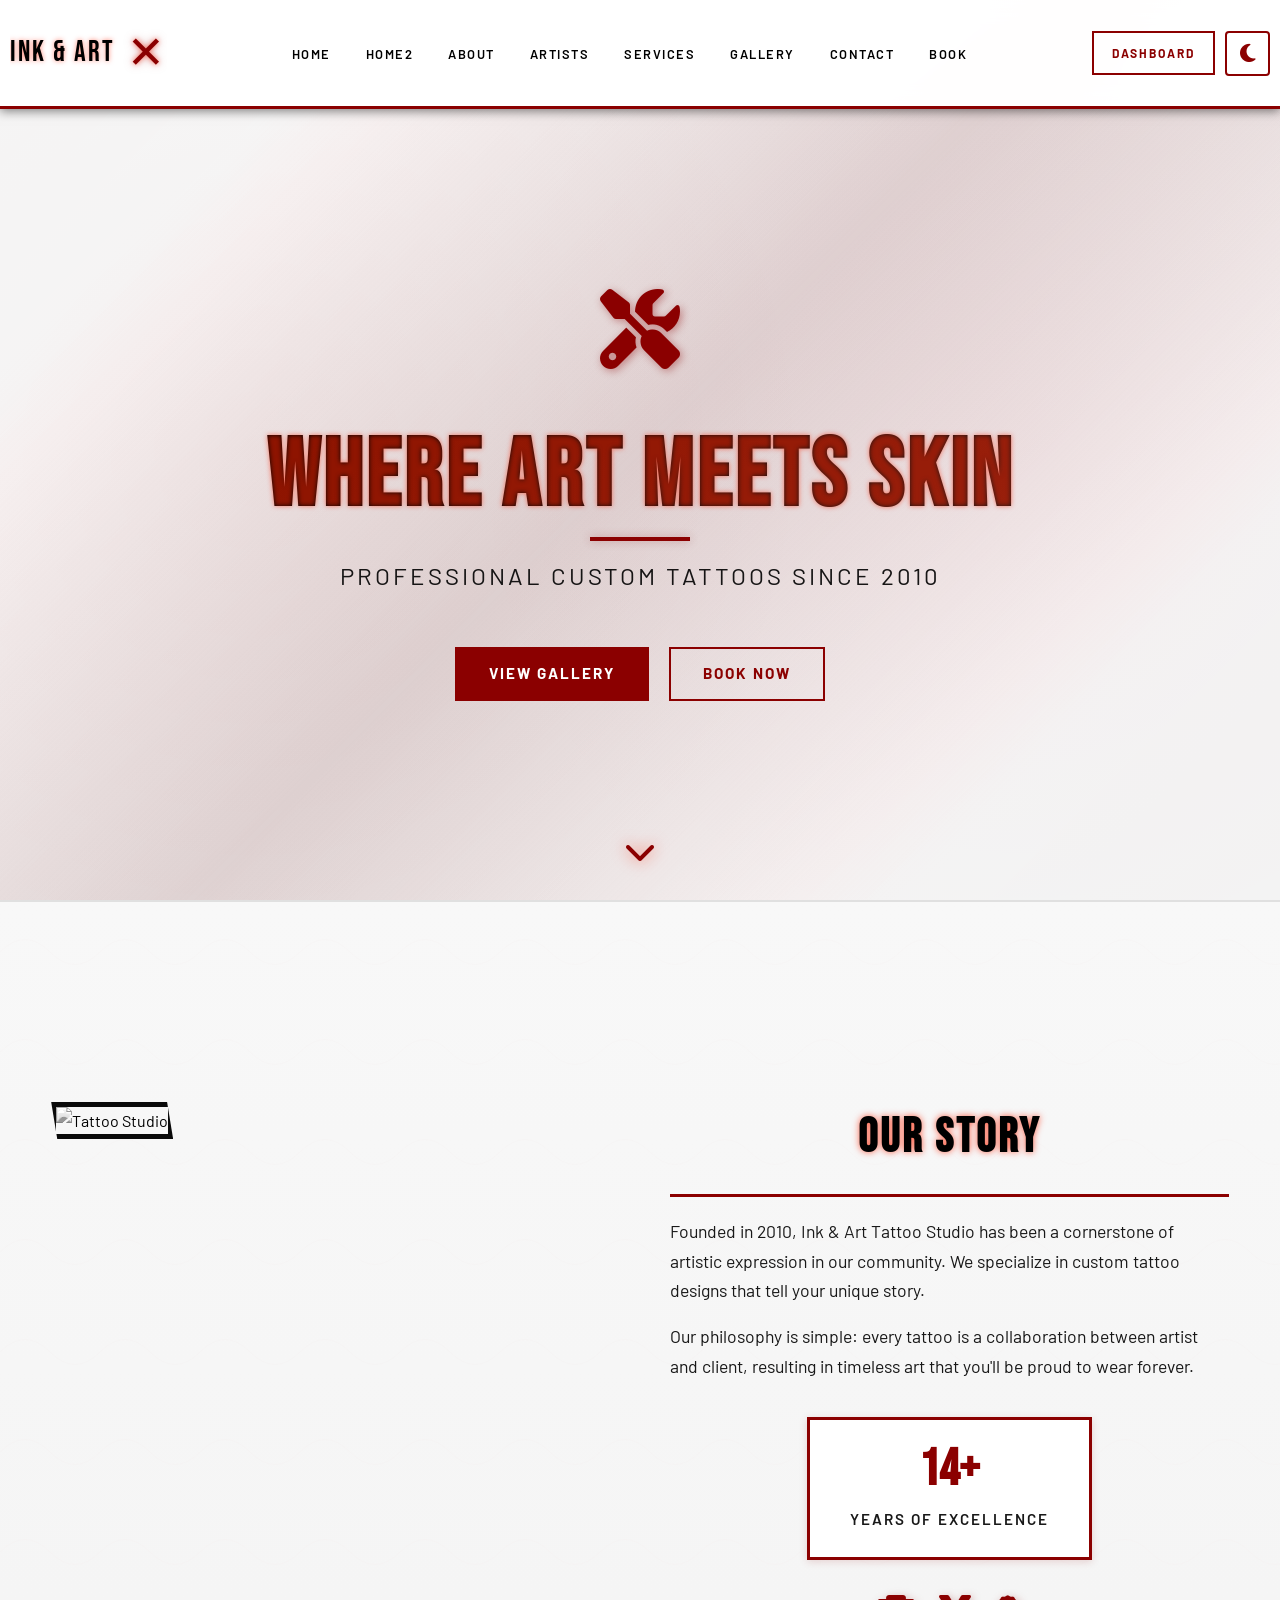
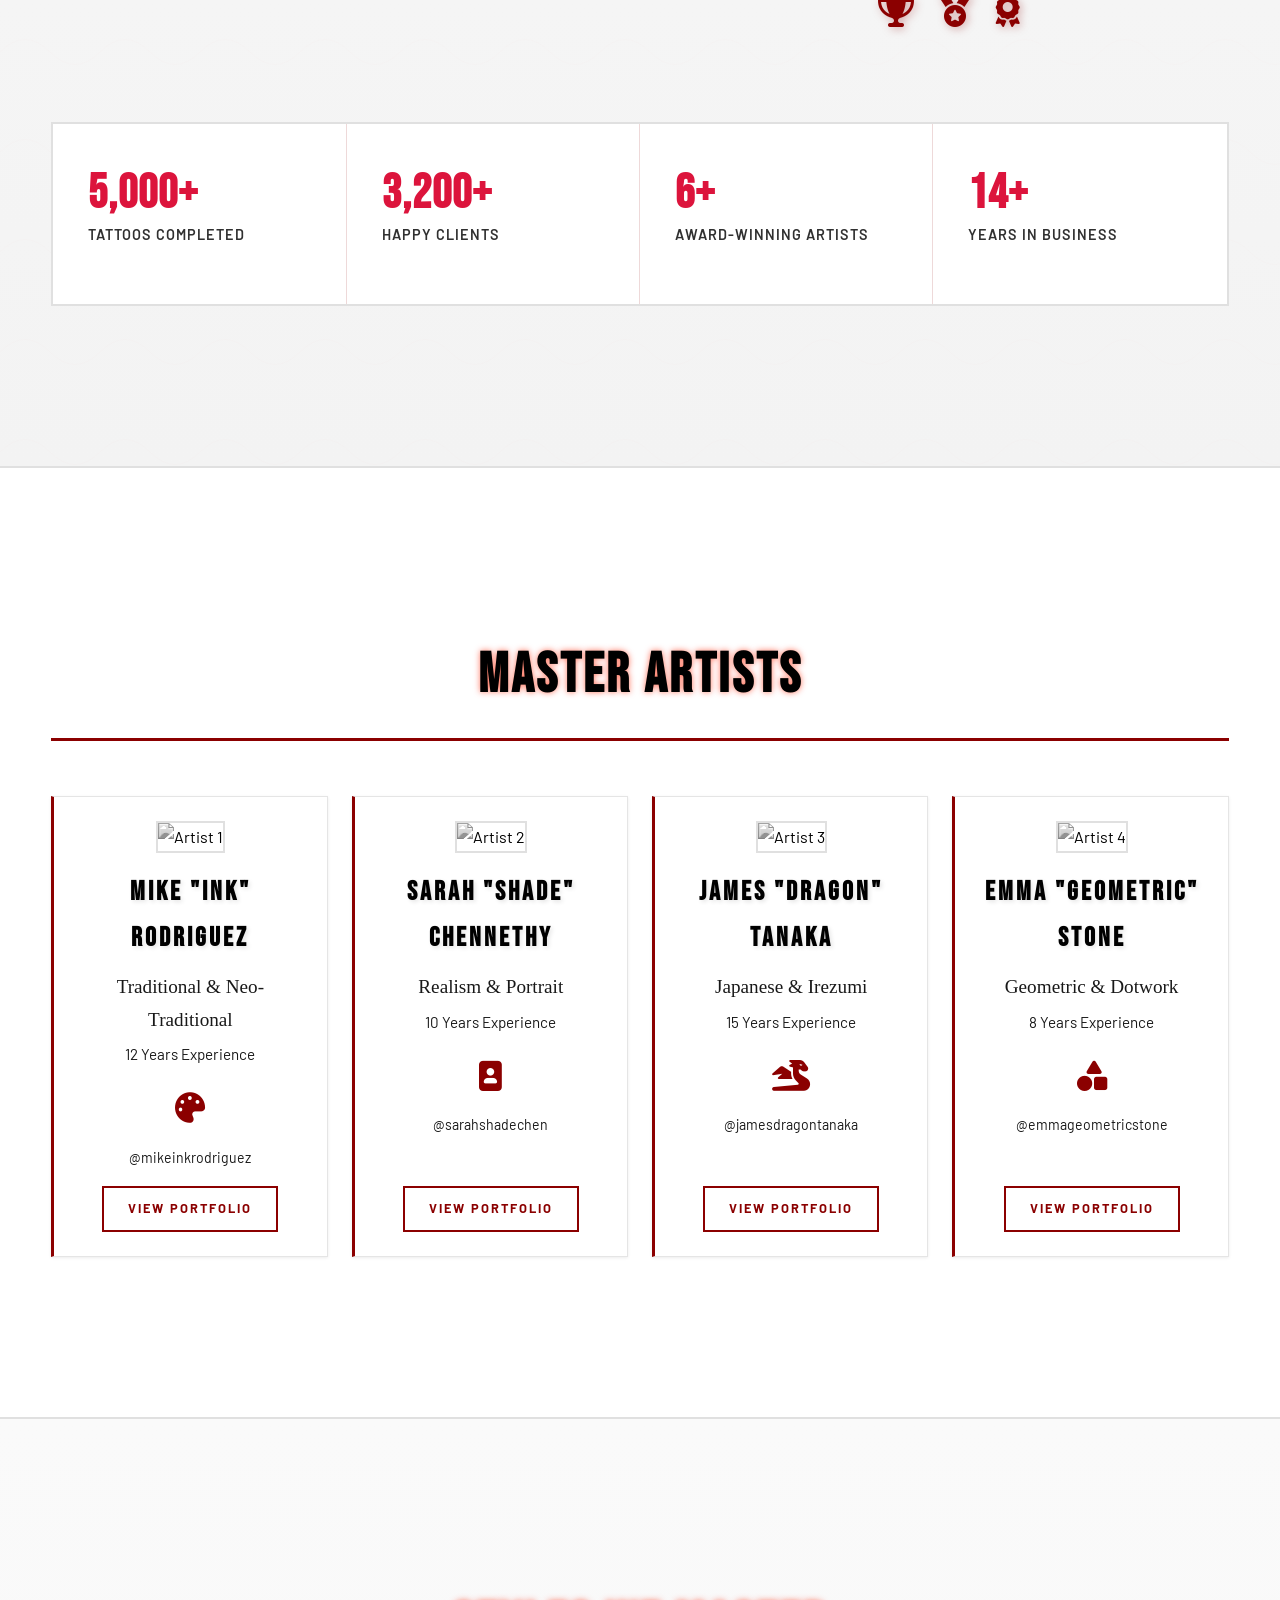
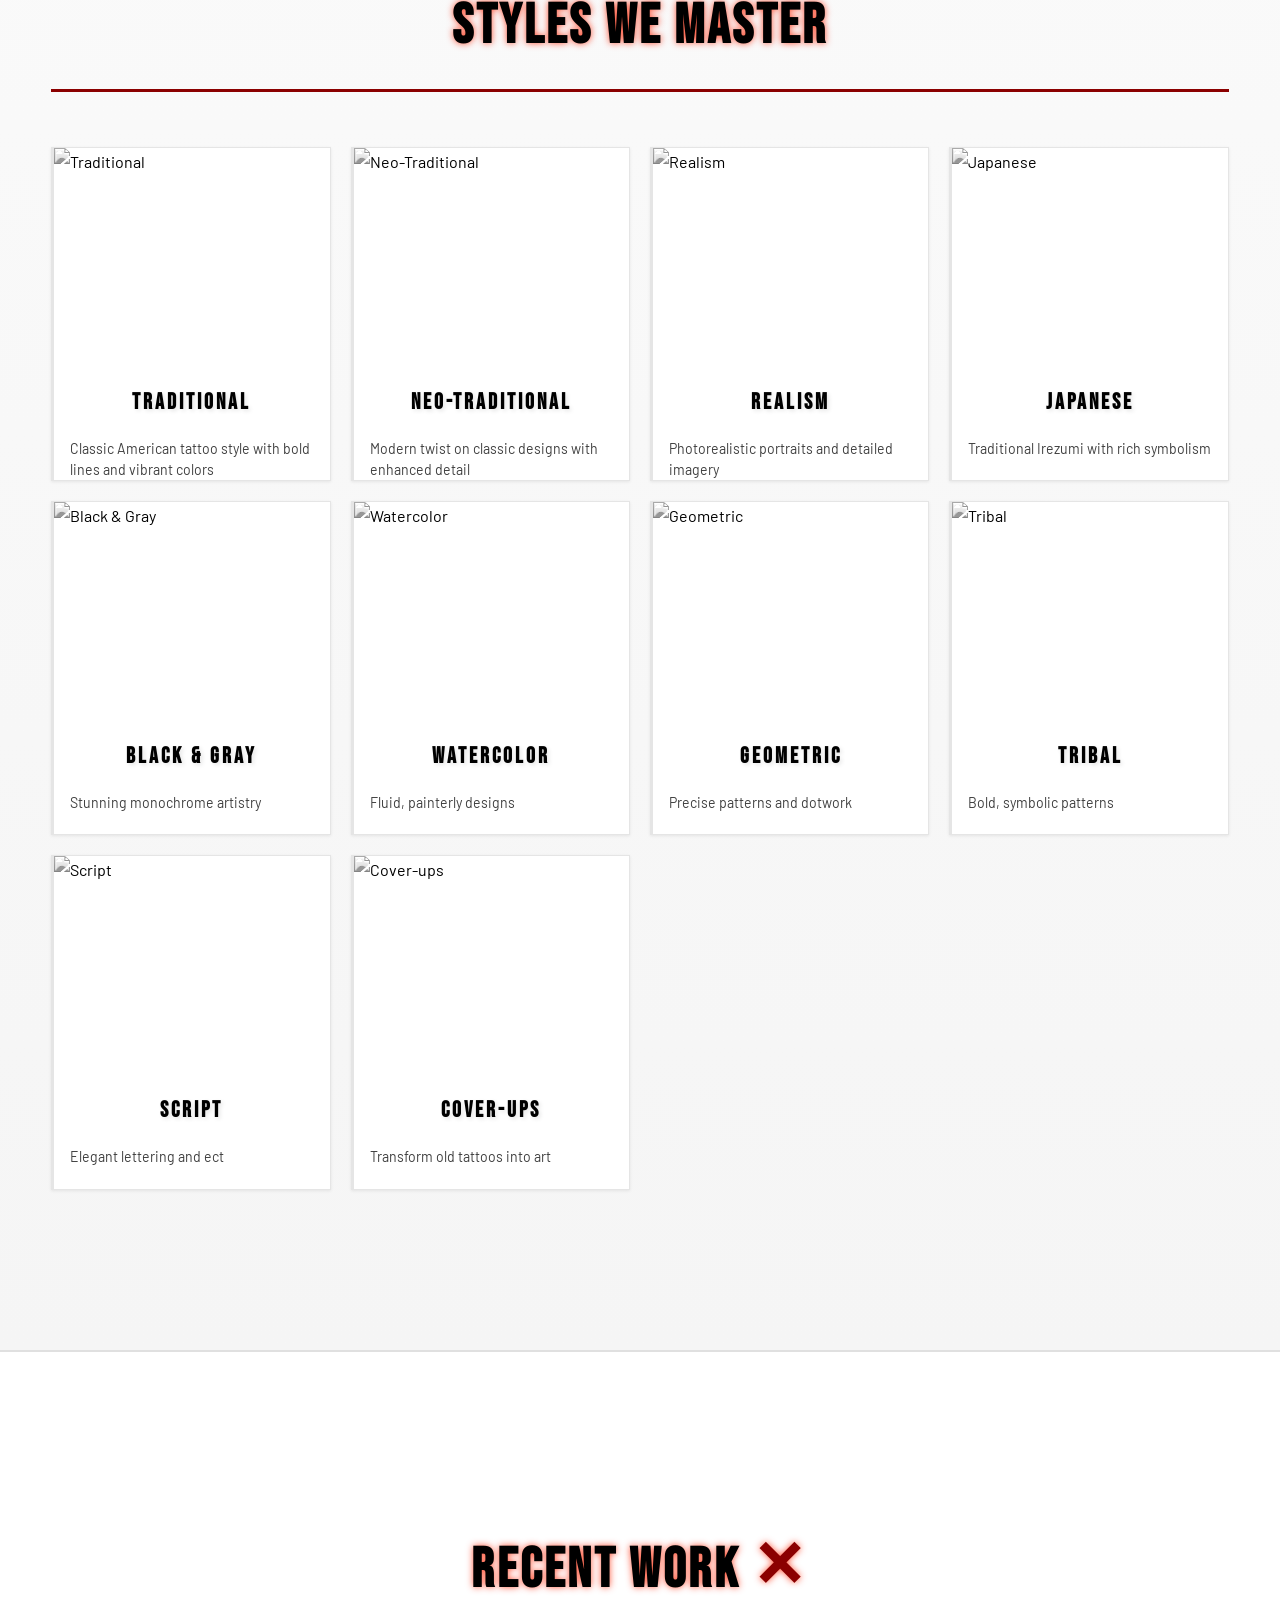
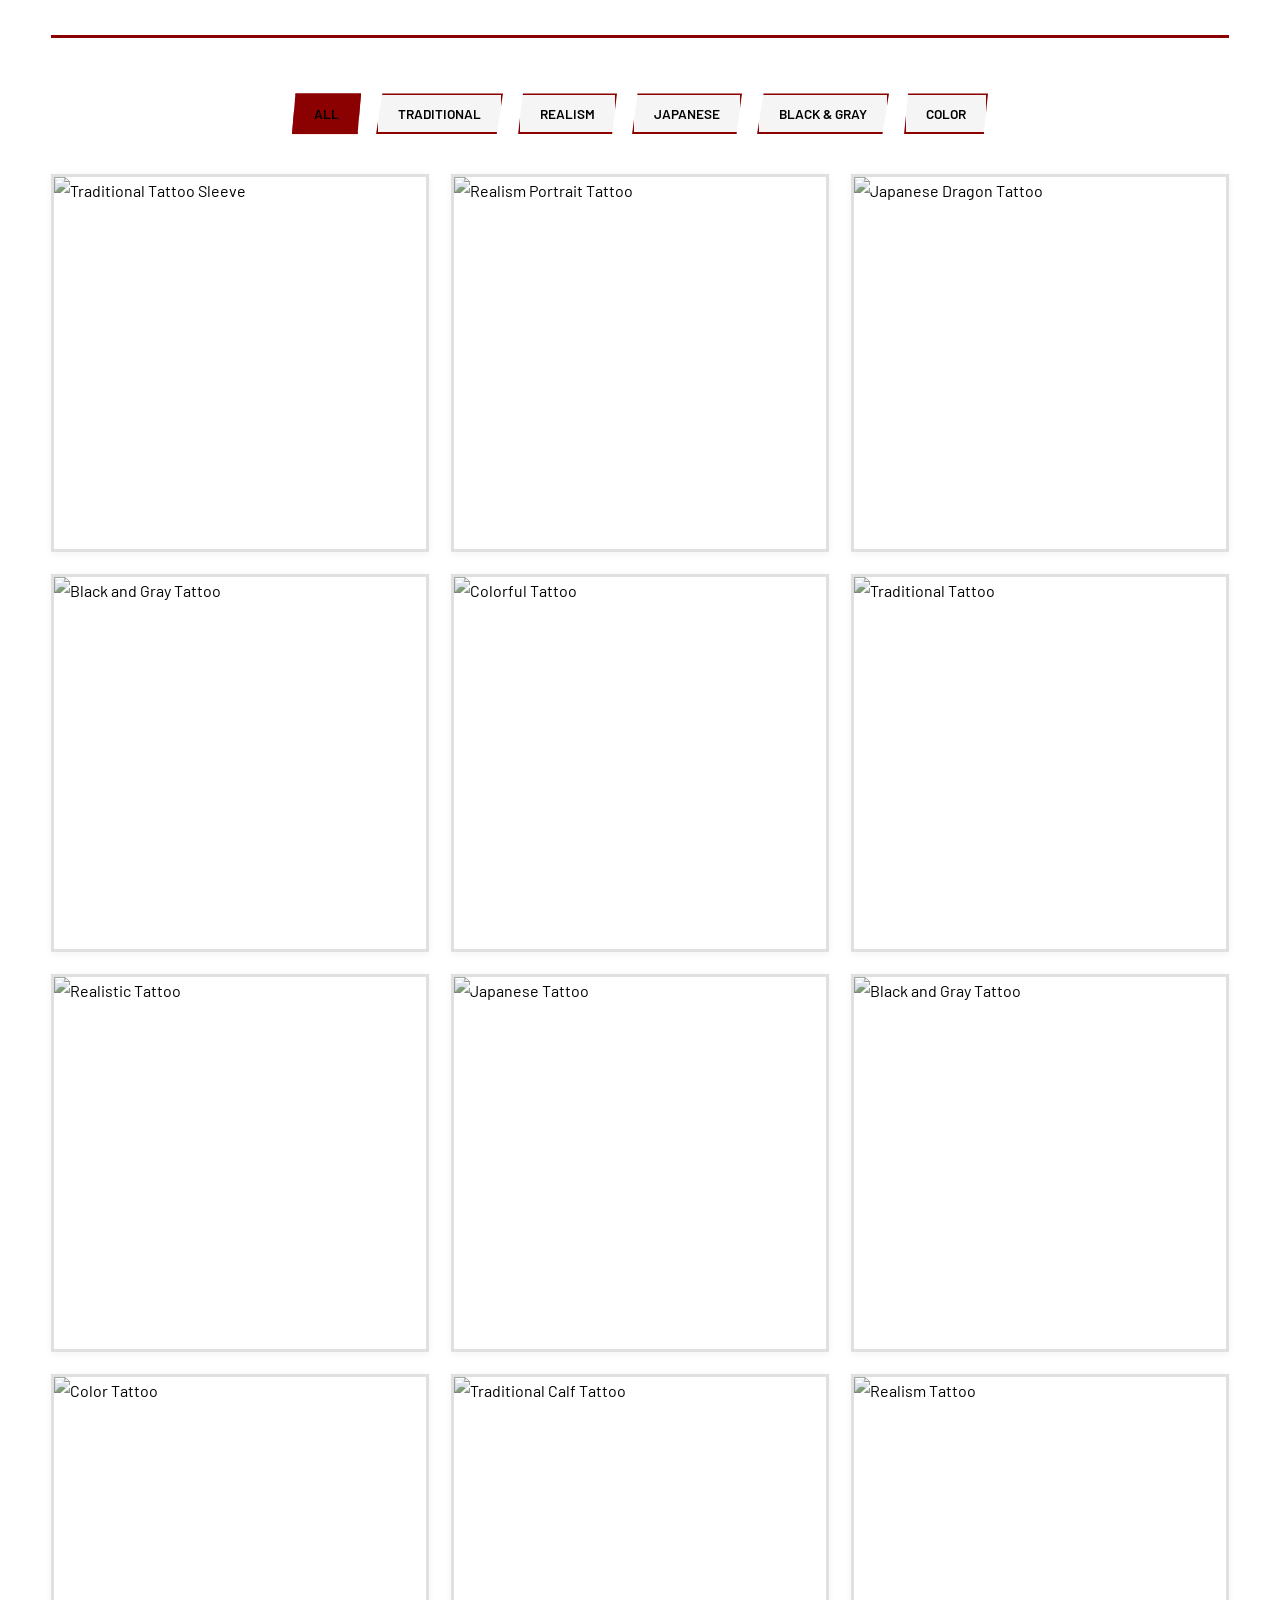
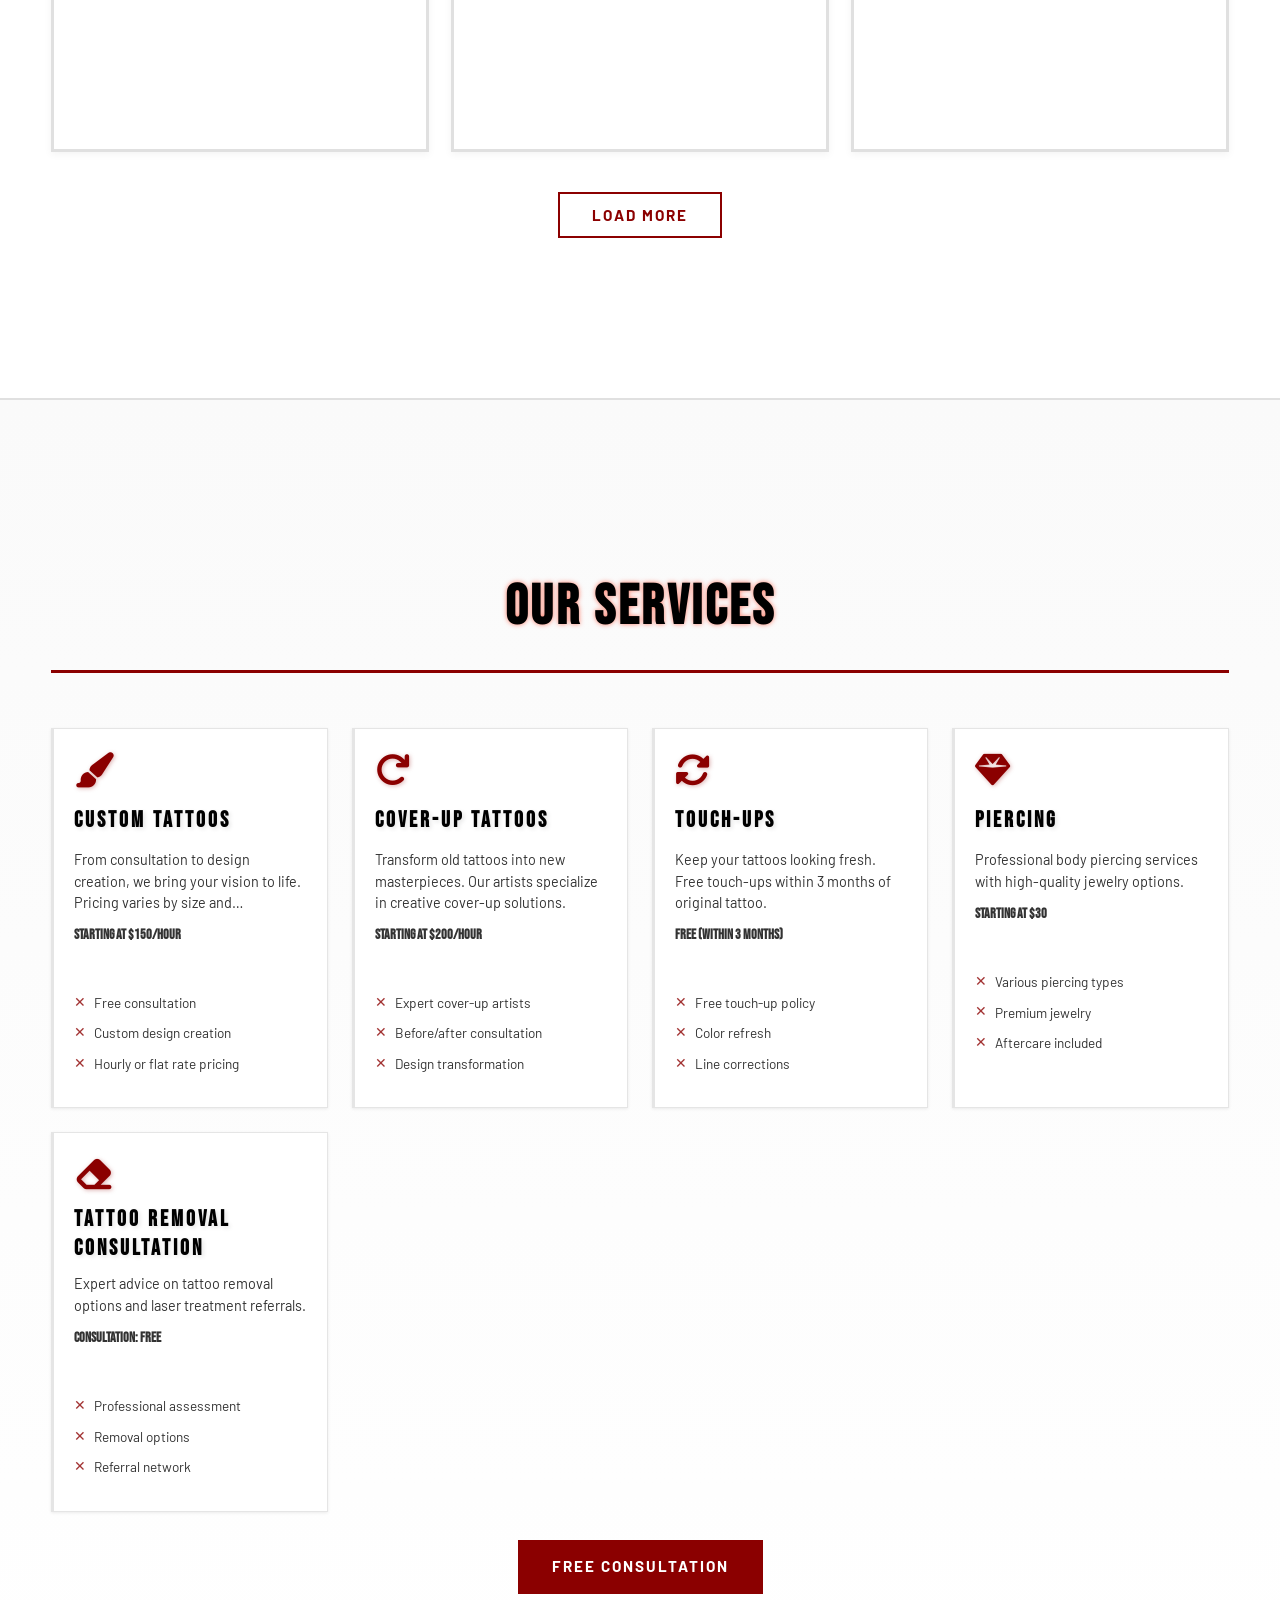
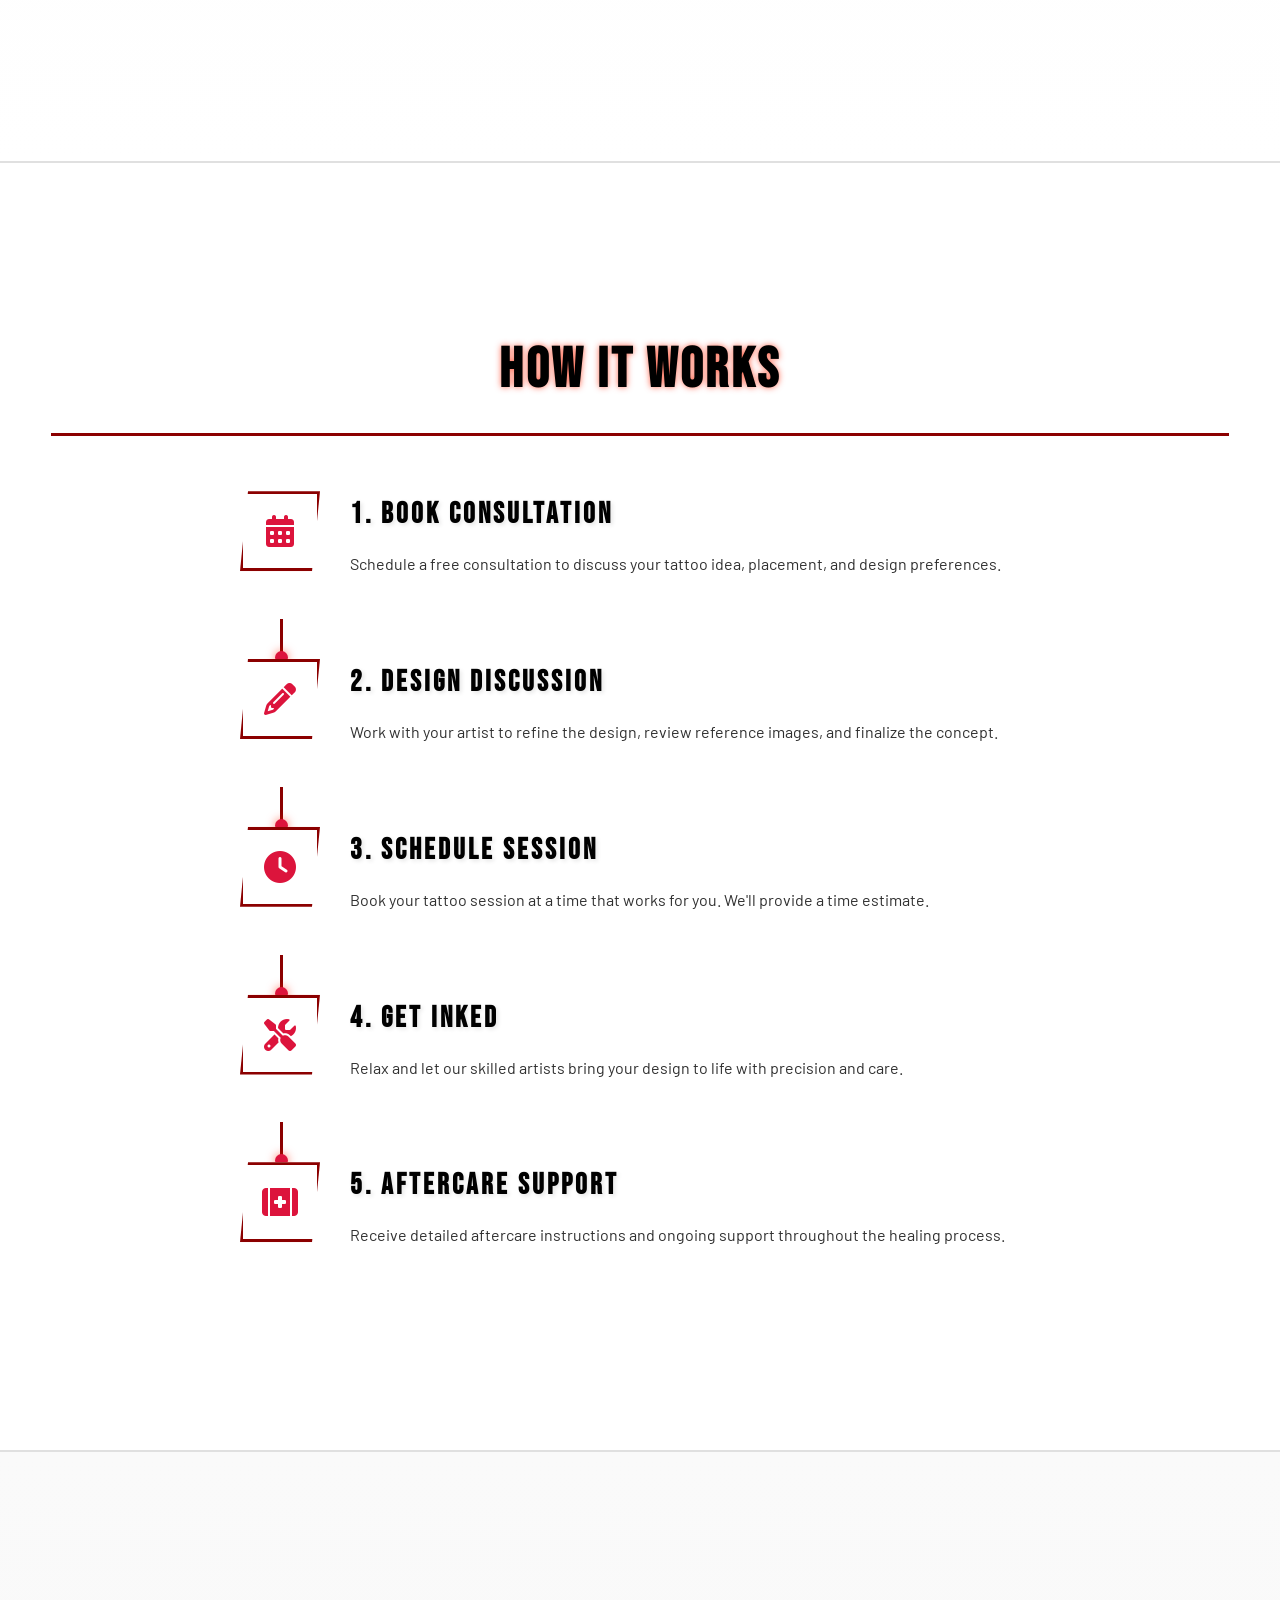
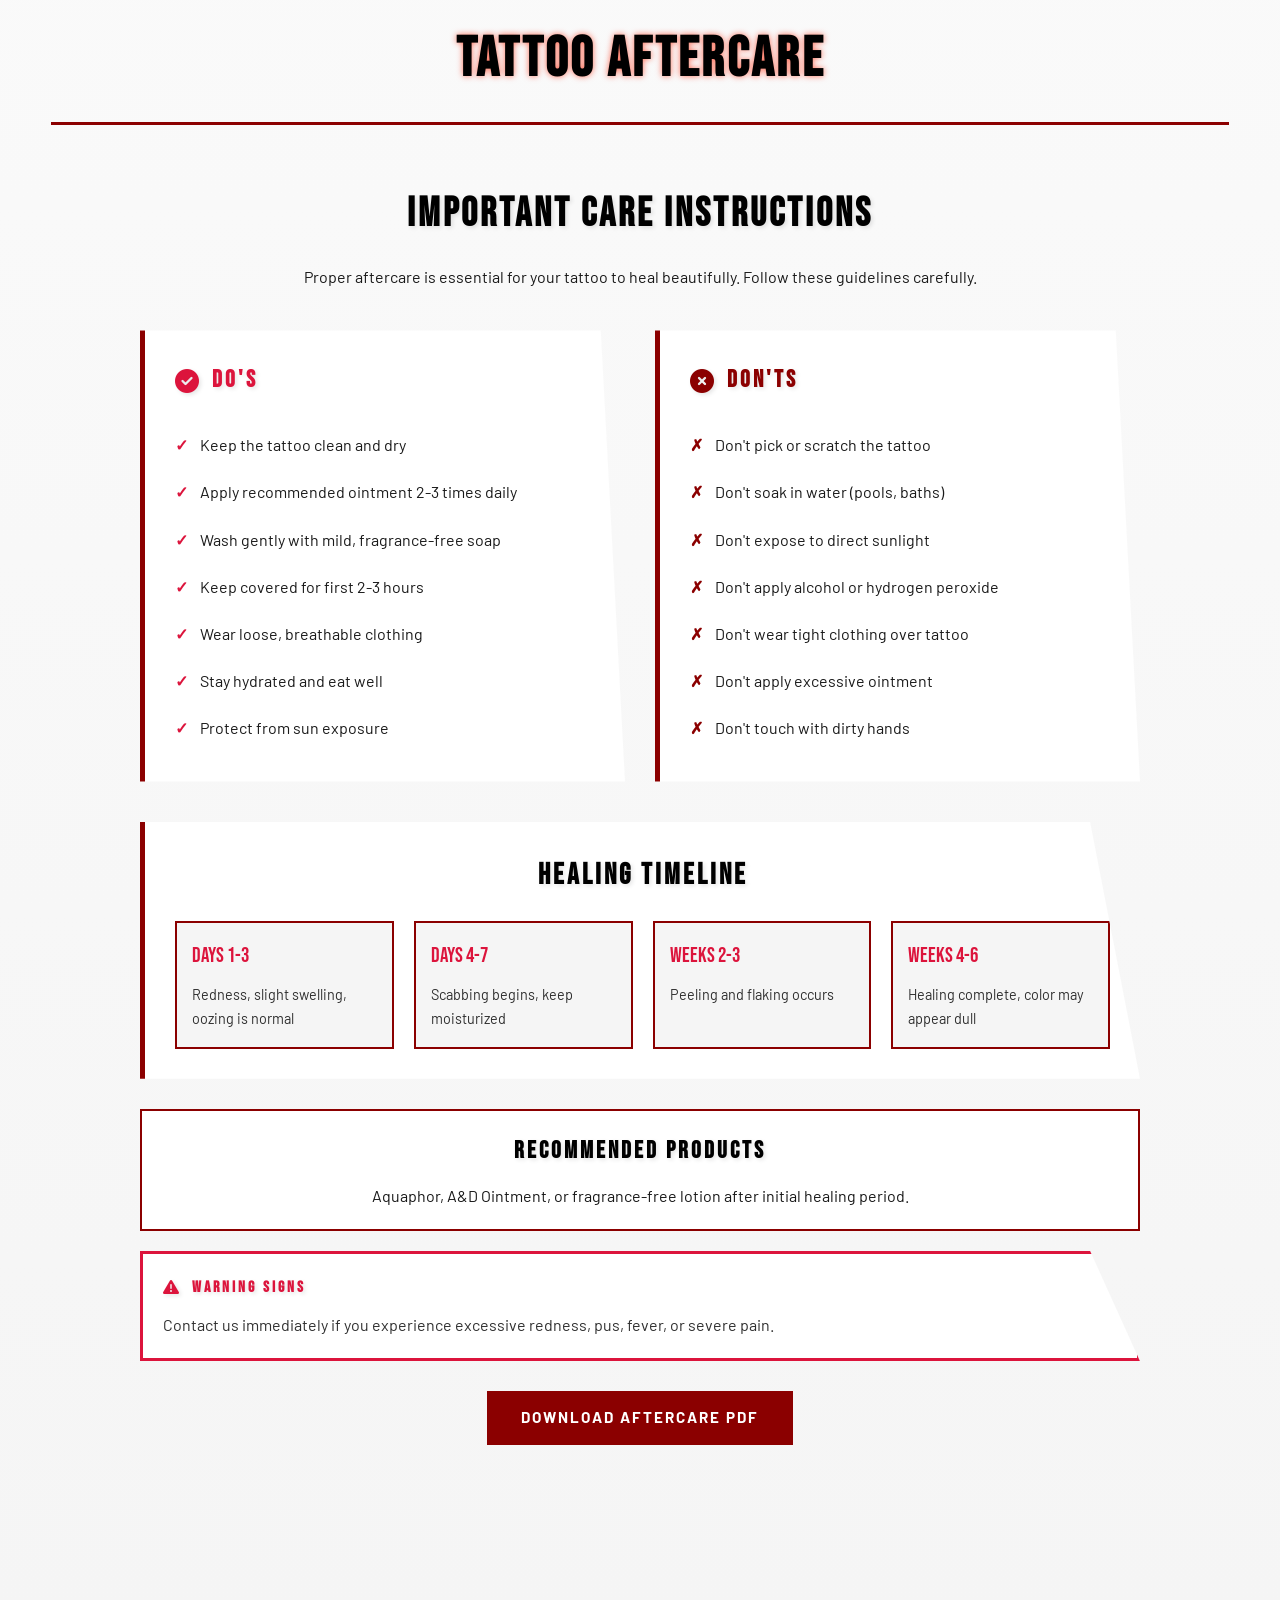
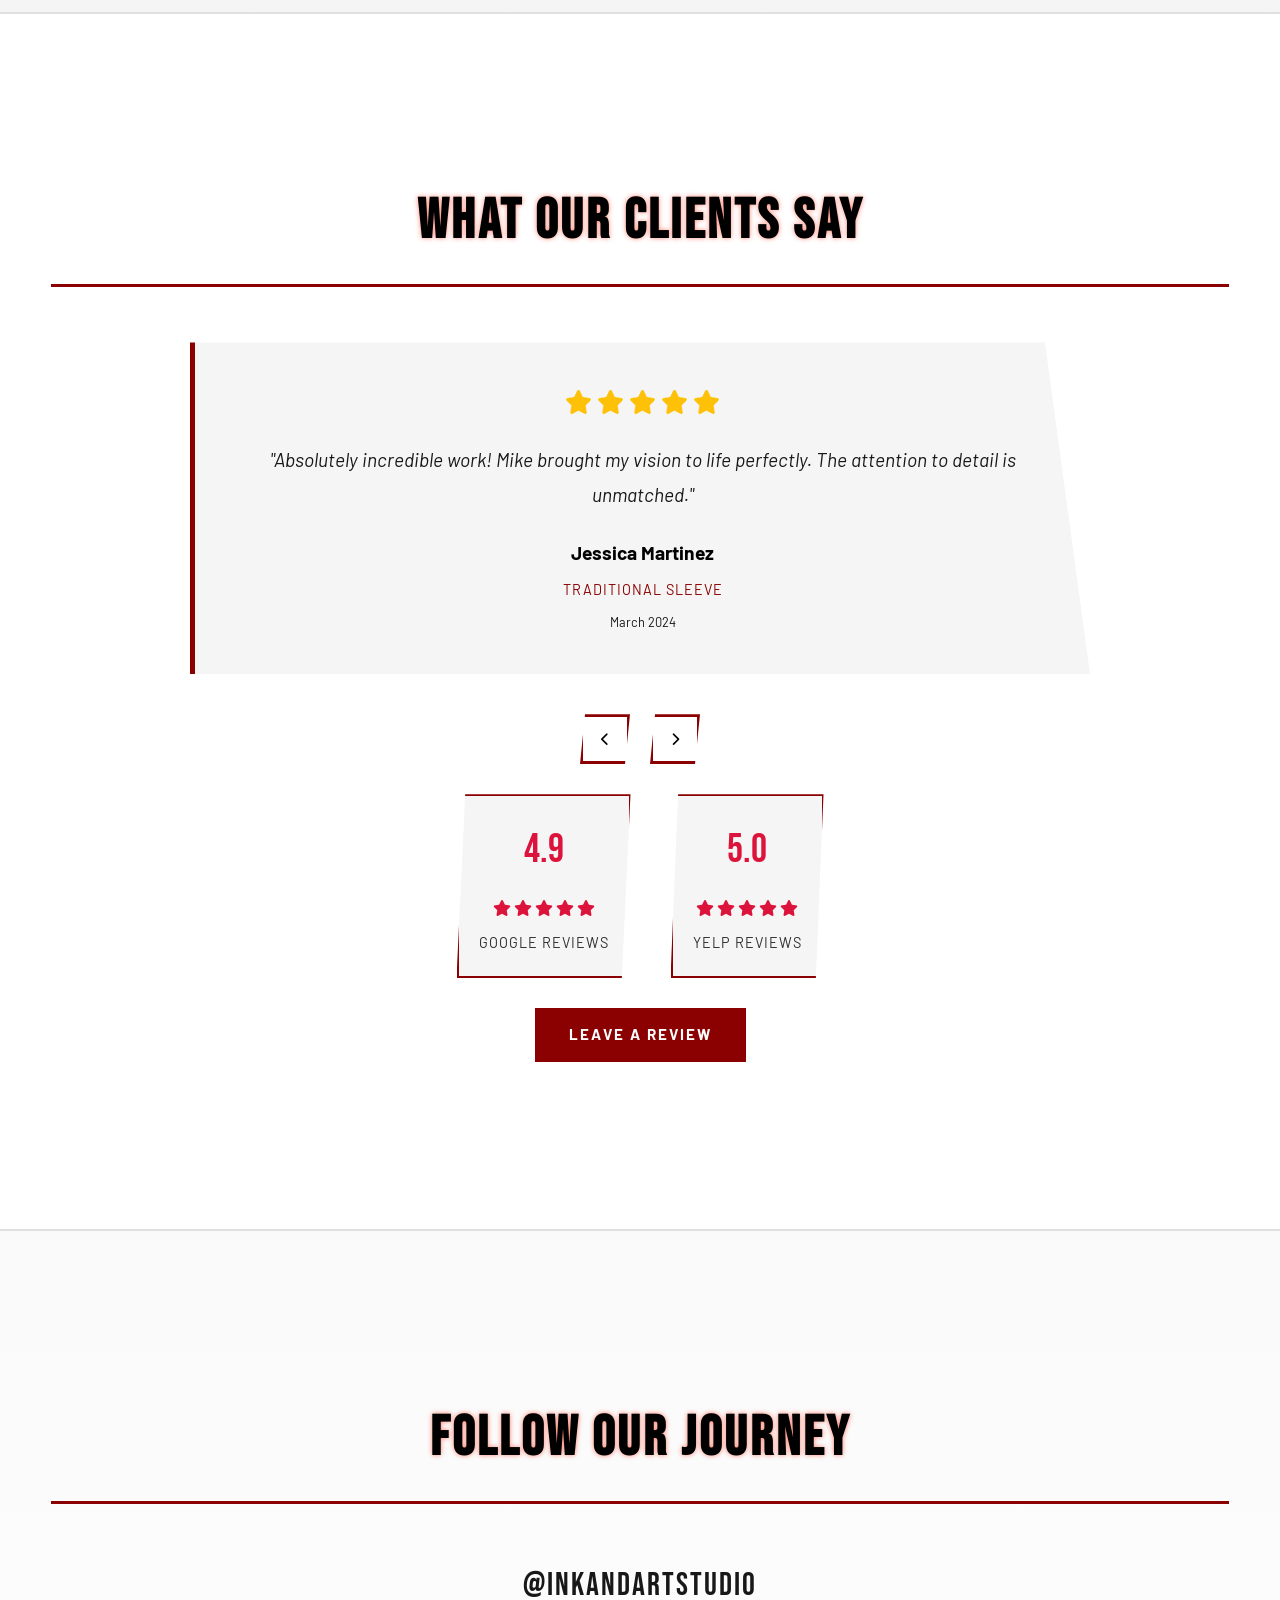
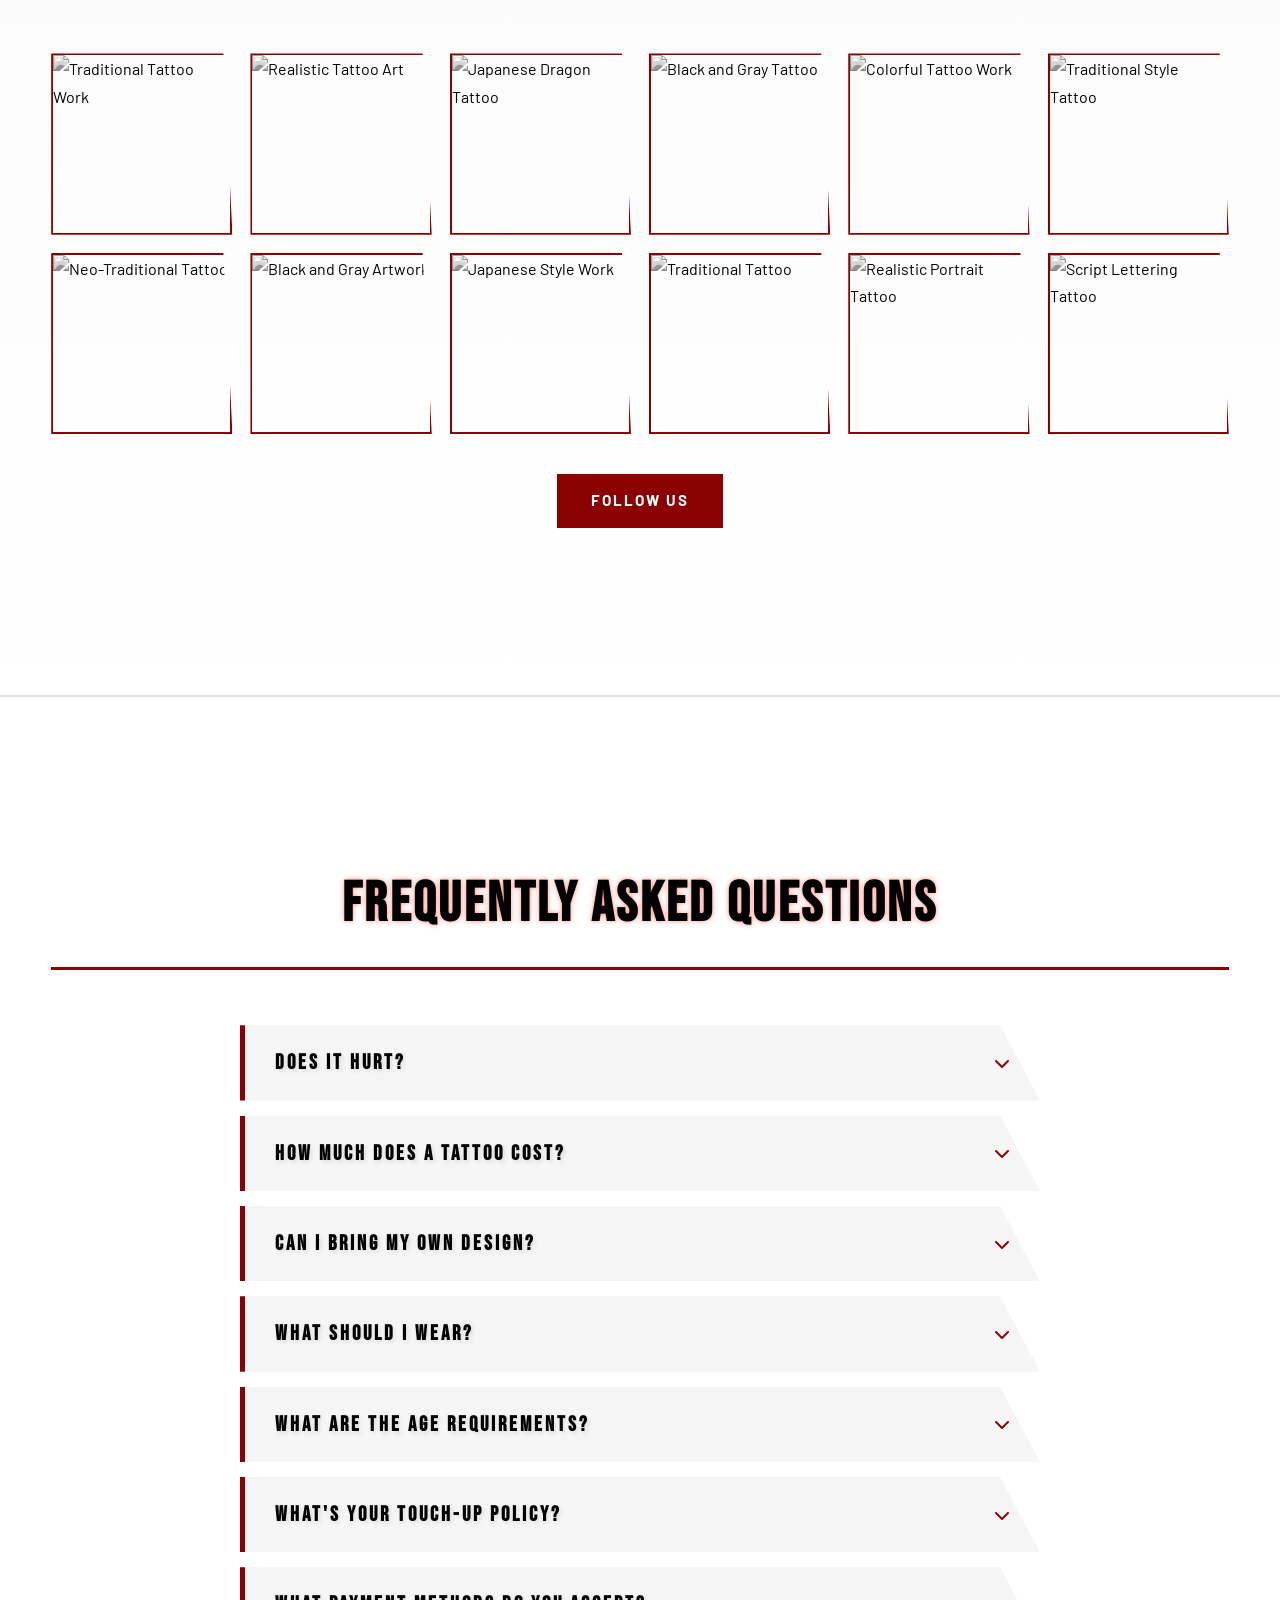
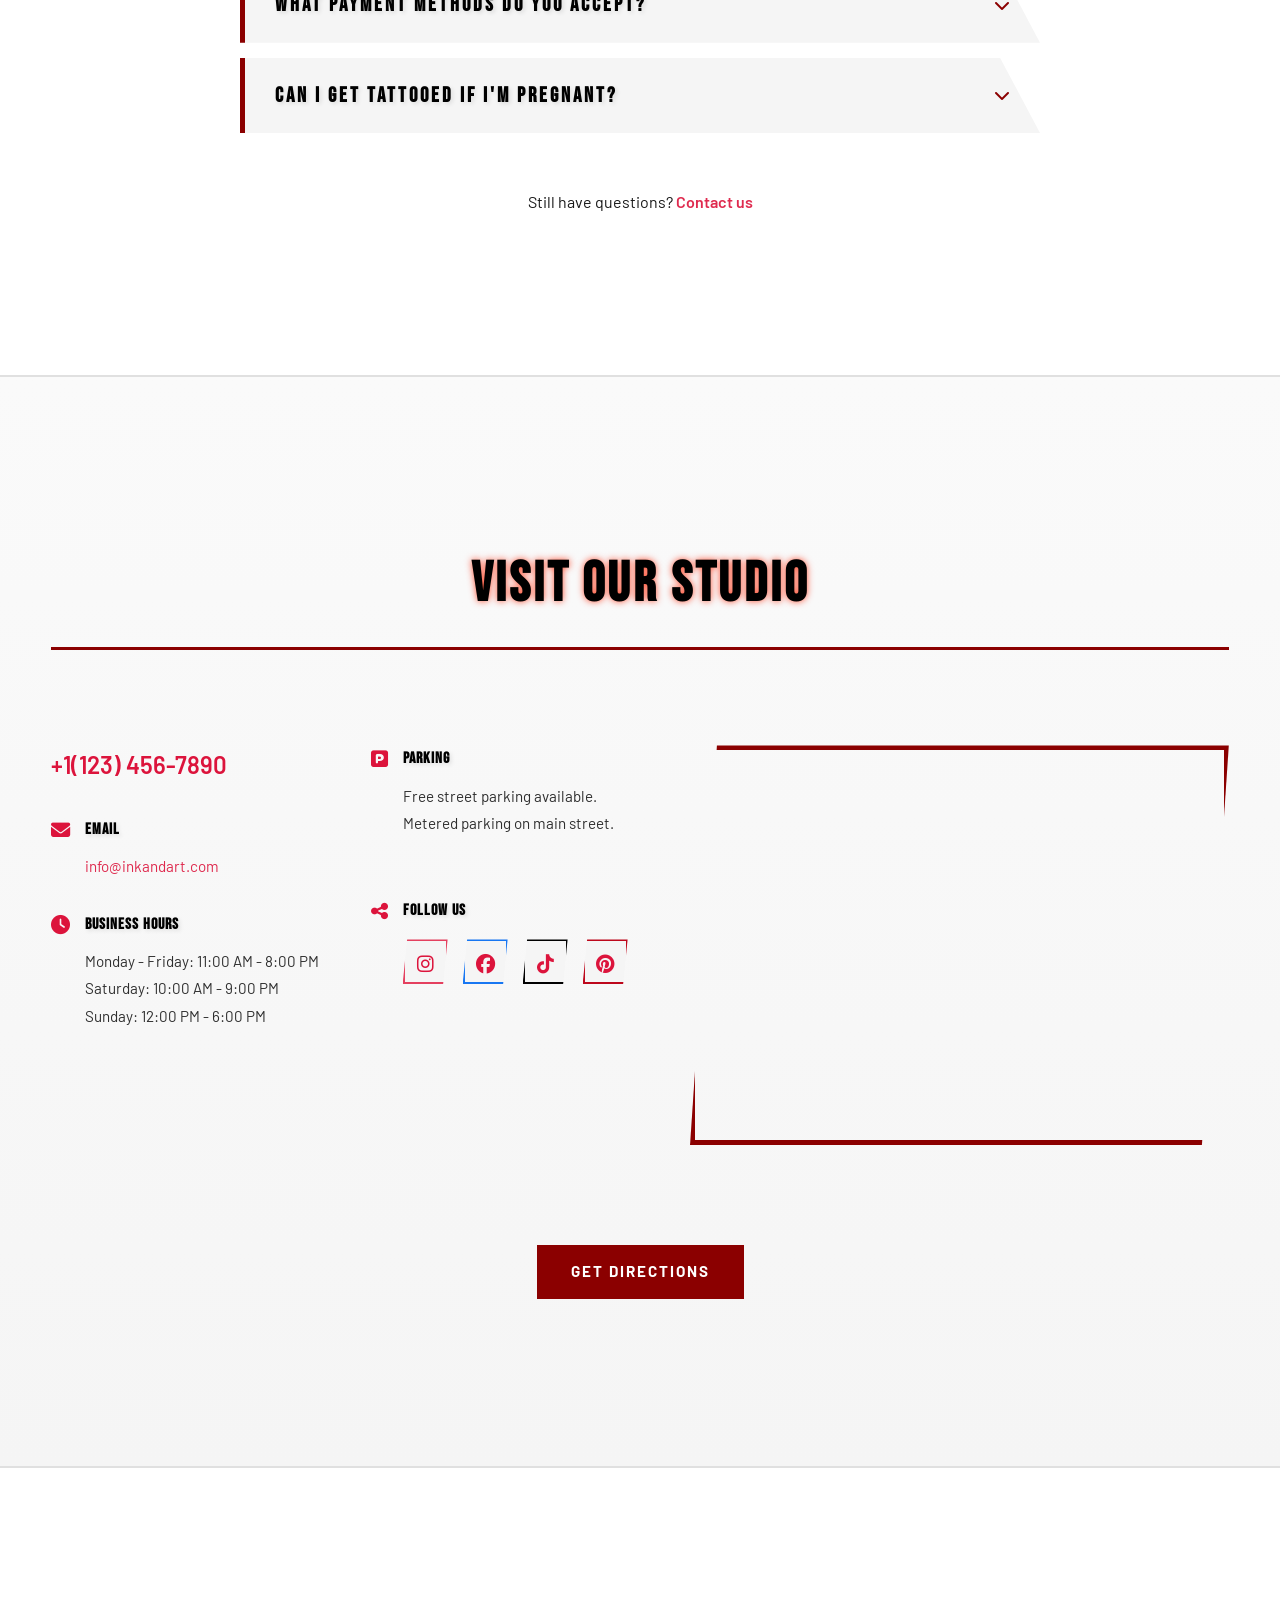
==== commit 46c15f57: "change" ====
--- a/index.html
+++ b/index.html
@@ -33,21 +33,21 @@
                 <span class="ink-splatter">✕</span>
             </a>
             <ul class="nav-menu" id="navMenu">
-                <li class="nav-dropdown">
-                    <a href="#" class="nav-link active" id="homeDropdown">Home <i class="fas fa-chevron-down"></i></a>
-                    <ul class="dropdown-menu" id="homeDropdownMenu">
-                        <li><a href="home.html" class="dropdown-link">Home Overview</a></li>
-                        <li><a href="index.html" class="dropdown-link">Full Details</a></li>
-                    </ul>
-                </li>
+                <li><a href="home.html" class="nav-link">Home</a></li>
+                <li><a href="index.html" class="nav-link">Home2</a></li>
                 <li><a href="#about" class="nav-link">About</a></li>
                 <li><a href="#artists" class="nav-link">Artists</a></li>
                 <li><a href="#styles" class="nav-link">Services</a></li>
                 <li><a href="#gallery" class="nav-link">Gallery</a></li>
-                <li><a href="#reviews" class="nav-link">Reviews</a></li>
                 <li><a href="#location" class="nav-link">Contact</a></li>
                 <li><a href="#book" class="nav-link">Book</a></li>
                 <li class="nav-mobile-btn"><a href="dashboard.html" class="btn btn-nav">Dashboard</a></li>
+                <li class="nav-theme-toggle-mobile">
+                    <button class="theme-toggle theme-toggle-mobile" id="themeToggleMobile" aria-label="Toggle theme">
+                        <i class="fas fa-moon" id="themeIconMobile"></i>
+                        <span>Toggle Theme</span>
+                    </button>
+                </li>
             </ul>
             <div class="nav-contact">
                 <a href="dashboard.html" class="btn btn-nav">Dashboard</a>
@@ -67,7 +67,8 @@
 
     <!-- HERO SECTION -->
     <section id="home" class="hero">
-        <div class="hero-background">
+        <div class="hero-background" style="background-image: url('images/gallery_realism_1_1766489085640.png');">
+            <div class="hero-overlay"></div>
             <div class="smoke-effect"></div>
         </div>
         <div class="hero-content">
@@ -156,7 +157,7 @@
                         <img src="https://images.unsplash.com/photo-1492562080023-ab3db95bfbce?w=400" alt="Artist 2">
                         <div class="polaroid-frame"></div>
                     </div>
-                    <h3 class="artist-name">Sarah "Shade" Chen</h3>
+                    <h3 class="artist-name">Sarah "Shade" Chennethy</h3>
                     <p class="artist-specialty">Realism & Portrait</p>
                     <p class="artist-exp">10 Years Experience</p>
                     <div class="artist-style-icon">
@@ -263,14 +264,14 @@
                         <img src="images/style_script_1766489266299.png" alt="Script">
                     </div>
                     <h3>Script</h3>
-                    <p>Elegant lettering and typography</p>
+                    <p>Elegant lettering and ect</p>
                 </div>
                 <div class="style-card">
                     <div class="style-image">
                         <img src="images/style_coverup_1766489285074.png" alt="Cover-ups">
                     </div>
                     <h3>Cover-ups</h3>
-                    <p>Transform old tattoos into new art</p>
+                    <p>Transform old tattoos into art</p>
                 </div>
             </div>
         </div>
@@ -396,7 +397,7 @@
             <h2 class="section-heading">Our Services</h2>
             <div class="services-grid">
                 <div class="service-card">
-                    <div class="service-icon" align="center">
+                    <div class="service-icon">
                         <i class="fas fa-paint-brush"></i>
                     </div>
                     <h3>Custom Tattoos</h3>
@@ -410,7 +411,7 @@
                     </ul>
                 </div>
                 <div class="service-card">
-                    <div class="service-icon" align="center">
+                    <div class="service-icon">
                         <i class="fas fa-redo"></i>
                     </div>
                     <h3>Cover-up Tattoos</h3>
@@ -424,7 +425,7 @@
                     </ul>
                 </div>
                 <div class="service-card">
-                    <div class="service-icon" align="center">
+                    <div class="service-icon">
                         <i class="fas fa-sync-alt"></i>
                     </div>
                     <h3>Touch-ups </h3>
@@ -437,7 +438,7 @@
                     </ul>
                 </div>
                 <div class="service-card">
-                    <div class="service-icon" align="center">
+                    <div class="service-icon">
                         <i class="fas fa-gem"></i>
                     </div>
                     <h3>Piercing</h3>
@@ -450,7 +451,7 @@
                     </ul>
                 </div>
                 <div class="service-card">
-                    <div class="service-icon" align="center">
+                    <div class="service-icon">
                         <i class="fas fa-eraser"></i>
                     </div>
                     <h3>Tattoo Removal Consultation</h3>
@@ -1088,31 +1089,9 @@
                             </a>
                         </div>
                     </div>
-                    <div class="footer-newsletter">
-                        <h3>Get Flash Deals & Updates</h3>
-                        <form class="newsletter-form">
-                            <input type="email" placeholder="Enter your email">
-                            <button type="submit" class="btn btn-small">Subscribe</button>
-                        </form>
-                    </div>
-                </div>
-            </div>
-            <div class="footer-bottom">
-                <div class="footer-payment">
-                    <p>We Accept:</p>
-                    <i class="fab fa-cc-visa"></i>
-                    <i class="fab fa-cc-mastercard"></i>
-                    <i class="fab fa-cc-amex"></i>
-                    <i class="fas fa-money-bill-wave"></i>
-                </div>
-                <div class="footer-certifications">
-                    <i class="fas fa-shield-alt"></i>
-                    <span>Licensed & Certified</span>
-                </div>
-                <p class="footer-copyright">
-                    &copy; 2025 Ink & Art Tattoo Studio. All rights reserved. <span class="ink-splatter">✕</span>
-                </p>
-            </div>
+                </div>
+            </div>
+        
         </div>
     </footer>
 
--- a/styles.css
+++ b/styles.css
@@ -243,6 +243,49 @@
 }
 
 @media (max-width: 480px) {
+    .nav-container {
+        padding: 6px 8px;
+        gap: 6px;
+    }
+    
+    .logo {
+        font-size: 1.3rem;
+        gap: 4px;
+    }
+    
+    .ink-splatter {
+        font-size: 1.6rem;
+    }
+    
+    .nav-controls {
+        gap: 5px;
+    }
+    
+    .theme-toggle {
+        display: none;
+    }
+    
+    .hamburger {
+        width: 32px;
+        height: 32px;
+        min-width: 30px;
+        min-height: 30px;
+    }
+    
+    .nav-theme-toggle-mobile {
+        padding: 8px 10px;
+        margin-top: 10px;
+    }
+    
+    .theme-toggle-mobile {
+        padding: 8px 10px;
+        font-size: 0.75rem;
+    }
+    
+    .theme-toggle-mobile i {
+        font-size: 0.9rem;
+    }
+    
     .container {
         padding: 20px 16px;
     }
@@ -420,15 +463,16 @@
    ============================================ */
 .btn {
     display: inline-block;
-    padding: 18px 50px;
+    padding: 12px 32px;
     background-color: transparent;
     color: var(--secondary);
-    border: 3px solid var(--secondary);
+    border: 2px solid var(--secondary);
     font-family: 'Barlow', sans-serif;
     font-weight: 700;
     text-transform: uppercase;
     text-decoration: none;
     cursor: pointer;
+    font-size: 0.9rem;
     transition: all 0.4s cubic-bezier(0.4, 0, 0.2, 1);
     position: relative;
     overflow: hidden;
@@ -512,19 +556,21 @@
 }
 
 .btn-small {
-    padding: clamp(10px, 1.5vw, 12px) clamp(22px, 3vw, 28px);
-    font-size: clamp(0.85rem, 1.1vw, 0.9rem);
+    padding: clamp(8px, 1.2vw, 10px) clamp(18px, 2.5vw, 24px);
+    font-size: clamp(0.8rem, 1vw, 0.85rem);
     white-space: nowrap;
     display: inline-block;
     text-align: center;
     width: auto;
     min-width: fit-content;
+    border-width: 2px;
 }
 
 .btn-nav {
-    padding: 12px 25px;
-    font-size: 0.85rem;
+    padding: 10px 20px;
+    font-size: 0.8rem;
     animation: pulse 2s infinite;
+    border-width: 2px;
 }
 
 @keyframes pulse {
@@ -569,12 +615,13 @@
 .nav-container {
     max-width: 1400px;
     margin: 0 auto;
-    padding: 15px 20px;
+    padding: 10px 15px;
     display: flex;
     justify-content: space-between;
     align-items: center;
-    gap: 20px;
+    gap: 15px;
     flex-wrap: nowrap;
+    overflow: hidden;
 }
 
 .logo {
@@ -587,8 +634,10 @@
     text-decoration: none;
     transition: all 0.3s ease;
     white-space: nowrap;
-    flex-shrink: 0;
+    flex-shrink: 1;
+    min-width: 0;
     letter-spacing: 2px;
+    overflow: hidden;
 }
 
 [data-theme="light"] .logo {
@@ -650,14 +699,18 @@
     display: none;
 }
 
+.nav-theme-toggle-mobile {
+    display: none;
+}
+
 .nav-link {
     color: var(--text);
     text-decoration: none;
     font-weight: 600;
     text-transform: uppercase;
-    font-size: 0.9rem;
+    font-size: 0.85rem;
     letter-spacing: 1.5px;
-    padding: 10px 18px;
+    padding: 8px 14px;
     transition: all 0.3s ease;
     position: relative;
     white-space: nowrap;
@@ -803,6 +856,7 @@
     align-items: center;
     gap: 15px;
     flex-shrink: 0;
+    min-width: 0;
 }
 
 .theme-toggle {
@@ -811,11 +865,14 @@
     color: var(--secondary);
     width: 45px;
     height: 45px;
+    min-width: 40px;
+    min-height: 40px;
     display: flex;
     align-items: center;
     justify-content: center;
     cursor: pointer;
     transition: all 0.3s ease;
+    flex-shrink: 0;
     font-size: 1.3rem;
     border-radius: 4px;
     position: relative;
@@ -904,7 +961,8 @@
     position: relative;
     background: var(--primary);
     overflow: hidden;
-    padding-top: 80px;
+    padding-top: clamp(100px, 12vw, 120px);
+    margin-top: 0;
 }
 
 /* Light theme hero - Clean white with subtle red accents */
@@ -959,6 +1017,53 @@
     width: 100%;
     height: 100%;
     z-index: 0;
+    background-size: cover;
+    background-position: center;
+    background-repeat: no-repeat;
+    filter: grayscale(40%) contrast(1.1);
+    transition: filter 0.5s ease;
+}
+
+[data-theme="light"] .hero-background {
+    filter: grayscale(50%) contrast(1.2) brightness(0.95);
+}
+
+[data-theme="dark"] .hero-background {
+    filter: grayscale(60%) contrast(1.3) brightness(0.7);
+}
+
+/* Hero overlay for better text readability */
+.hero-overlay {
+    position: absolute;
+    top: 0;
+    left: 0;
+    width: 100%;
+    height: 100%;
+    z-index: 1;
+    background: linear-gradient(
+        135deg,
+        rgba(0, 0, 0, 0.6) 0%,
+        rgba(139, 0, 0, 0.3) 50%,
+        rgba(0, 0, 0, 0.6) 100%
+    );
+}
+
+[data-theme="light"] .hero-overlay {
+    background: linear-gradient(
+        135deg,
+        rgba(255, 255, 255, 0.85) 0%,
+        rgba(139, 0, 0, 0.15) 50%,
+        rgba(255, 255, 255, 0.85) 100%
+    );
+}
+
+[data-theme="dark"] .hero-overlay {
+    background: linear-gradient(
+        135deg,
+        rgba(0, 0, 0, 0.75) 0%,
+        rgba(220, 20, 60, 0.25) 50%,
+        rgba(0, 0, 0, 0.75) 100%
+    );
 }
 
 .smoke-effect {
@@ -967,6 +1072,7 @@
     height: 100%;
     opacity: 0;
     pointer-events: none;
+    z-index: 2;
 }
 
 /* Minimal decorative effect for light theme */
@@ -1002,9 +1108,10 @@
 
 .hero-content {
     position: relative;
-    z-index: 1;
+    z-index: 3;
     text-align: center;
-    padding: 0 20px;
+    padding: clamp(40px, 6vw, 60px) 20px;
+    margin-top: clamp(20px, 4vw, 40px);
 }
 
 .tattoo-machine-animation {
@@ -1212,40 +1319,80 @@
 }
 
 .experience-badge {
-    display: inline-flex;
+    display: flex;
     flex-direction: column;
     align-items: center;
+    justify-content: center;
     padding: clamp(18px, 3vw, 24px) clamp(30px, 5vw, 40px);
     background: var(--primary);
     border: 3px solid var(--secondary);
-    margin: clamp(25px, 4vw, 35px) 0;
+    margin: clamp(25px, 4vw, 35px) auto;
     transition: all 0.3s ease;
+    width: fit-content;
+    text-align: center;
+}
+
+[data-theme="light"] .experience-badge {
+    background: #FFFFFF;
+    border-color: var(--secondary);
+    box-shadow: 0 2px 8px rgba(139, 0, 0, 0.15);
+}
+
+[data-theme="dark"] .experience-badge {
+    background: #0F0F0F;
+    border-color: var(--secondary);
+    box-shadow: 0 2px 12px rgba(220, 20, 60, 0.3);
 }
 
 .experience-badge .years {
     font-family: 'Bebas Neue', sans-serif;
-    font-size: 3rem;
-    color: var(--highlight);
+    font-size: clamp(2.5rem, 4vw, 3.5rem);
+    color: var(--secondary);
     line-height: 1;
+    font-weight: 700;
+    margin-bottom: clamp(8px, 1.5vw, 12px);
+}
+
+[data-theme="dark"] .experience-badge .years {
+    text-shadow: 0 0 15px var(--red-glow);
 }
 
 .experience-badge .label {
-    font-size: 0.9rem;
+    font-size: clamp(0.8rem, 1.2vw, 0.95rem);
     text-transform: uppercase;
     letter-spacing: 2px;
-    color: var(--accent);
+    color: var(--text);
+    font-weight: 600;
+    opacity: 0.9;
 }
 
 .awards {
     display: flex;
-    gap: 20px;
-    margin-top: 20px;
+    gap: clamp(18px, 3vw, 25px);
+    margin: clamp(20px, 3vw, 25px) auto 0;
+    justify-content: center;
+    align-items: center;
+    width: fit-content;
 }
 
 .awards i {
-    font-size: 2rem;
+    font-size: clamp(1.6rem, 2.5vw, 2.2rem);
+    color: var(--secondary);
+    transition: all 0.3s ease;
+}
+
+[data-theme="light"] .awards i {
+    filter: drop-shadow(2px 2px 4px rgba(139, 0, 0, 0.3));
+}
+
+[data-theme="dark"] .awards i {
+    filter: drop-shadow(0 0 10px var(--red-glow));
+    text-shadow: 0 0 15px var(--secondary);
+}
+
+.awards i:hover {
+    transform: scale(1.2) translateY(-3px);
     color: var(--highlight);
-    text-shadow: 0 0 10px rgba(255, 36, 0, 0.5);
 }
 
 .statistics {
@@ -1636,6 +1783,14 @@
     opacity: 0.75;
     line-height: 1.5;
     margin-bottom: 0;
+    display: -webkit-box;
+    -webkit-line-clamp: 2;
+    -webkit-box-orient: vertical;
+    line-clamp: 2;
+    overflow: hidden;
+    text-overflow: ellipsis;
+    min-height: 3em;
+    max-height: 3em;
 }
 
 /* ============================================
@@ -1670,7 +1825,7 @@
 }
 
 .filter-btn {
-    padding: 12px 25px;
+    padding: 10px 20px;
     background: var(--subtle);
     color: var(--text);
     border: 2px solid var(--secondary);
@@ -1678,6 +1833,7 @@
     font-weight: 600;
     text-transform: uppercase;
     cursor: pointer;
+    font-size: 0.85rem;
     transition: all 0.3s ease;
     clip-path: polygon(5% 0%, 100% 0%, 95% 100%, 0% 100%);
 }
@@ -1803,9 +1959,9 @@
 
 .services-grid {
     display: grid;
-    grid-template-columns: repeat(auto-fit, minmax(240px, 1fr));
-    gap: clamp(16px, 2.5vw, 22px);
-    margin-bottom: clamp(25px, 4vw, 35px);
+    grid-template-columns: repeat(auto-fit, minmax(220px, 1fr));
+    gap: clamp(20px, 3vw, 24px);
+    margin-bottom: clamp(20px, 3vw, 28px);
     align-items: stretch;
 }
 
@@ -1813,12 +1969,13 @@
     background: var(--primary);
     border: 1px solid var(--border);
     border-left: 3px solid var(--secondary);
-    padding: clamp(20px, 3vw, 26px);
+    padding: 20px;
     transition: all 0.3s ease;
     position: relative;
     display: flex;
     flex-direction: column;
     height: 100%;
+    min-height: 380px;
     overflow: hidden;
 }
 
@@ -1865,10 +2022,13 @@
 }
 
 .service-icon {
-    font-size: clamp(2.2rem, 3.5vw, 2.8rem);
+    font-size: 2.2rem;
     color: var(--secondary);
-    margin-bottom: clamp(12px, 2vw, 16px);
-    text-align: center;
+    margin-bottom: 12px;
+    text-align: left;
+    height: 40px;
+    display: flex;
+    align-items: center;
 }
 
 [data-theme="light"] .service-icon {
@@ -1880,26 +2040,47 @@
 }
 
 .service-card h3 {
-    font-size: clamp(1.4rem, 2.5vw, 1.7rem);
-    margin-bottom: clamp(10px, 1.5vw, 14px);
-    color: var(--text);
-    text-align: center;
+    font-size: 1.4rem;
+    margin-bottom: 10px;
+    margin-top: 0;
+    color: var(--text);
+    text-align: left;
+    font-weight: 700;
+    line-height: 1.3;
+    min-height: 38px;
+    display: flex;
+    align-items: center;
 }
 
 .service-card p {
-    margin-bottom: clamp(10px, 1.5vw, 14px);
-    color: var(--text);
-    line-height: 1.6;
-    font-size: clamp(0.85rem, 1.2vw, 0.95rem);
+    margin-bottom: 10px;
+    margin-top: 0;
+    color: var(--text);
+    line-height: 1.5;
+    font-size: 0.9rem;
     opacity: 0.8;
+    text-align: left;
+    min-height: 44px;
+    display: -webkit-box;
+    -webkit-line-clamp: 3;
+    -webkit-box-orient: vertical;
+    line-clamp: 3;
+    overflow: hidden;
+    text-overflow: ellipsis;
 }
 
 .service-price {
     font-family: 'Bebas Neue', sans-serif;
-    font-size: clamp(1.3rem, 2vw, 1.5rem);
+    font-size: 1.3rem;
     color: var(--secondary);
-    margin: clamp(12px, 2vw, 16px) 0;
+    margin: 10px 0;
+    padding: 0;
     font-weight: 700;
+    text-align: left;
+    line-height: 1.2;
+    min-height: 30px;
+    display: flex;
+    align-items: center;
 }
 
 [data-theme="dark"] .service-price {
@@ -1908,19 +2089,28 @@
 
 .service-features {
     list-style: none;
-    margin-top: clamp(12px, 2vw, 16px);
+    margin-top: 10px;
+    margin-bottom: 0;
     flex-grow: 1;
     padding: 0;
+    text-align: left;
+    display: flex;
+    flex-direction: column;
+    justify-content: flex-start;
 }
 
 .service-features li {
-    padding: clamp(6px, 1vw, 8px) 0;
+    padding: 5px 0;
     padding-left: 20px;
     position: relative;
     color: var(--text);
     opacity: 0.8;
-    font-size: clamp(0.8rem, 1.1vw, 0.9rem);
+    font-size: 0.85rem;
     line-height: 1.5;
+    text-align: left;
+    min-height: 24px;
+    display: flex;
+    align-items: center;
 }
 
 .service-features li::before {
@@ -1933,6 +2123,7 @@
 
 .services-cta {
     text-align: center;
+    margin-top: clamp(15px, 2.5vw, 25px);
 }
 
 /* ============================================
@@ -2417,6 +2608,7 @@
    ============================================ */
 .faq {
     background-color: var(--primary);
+    text-align: center;
 }
 
 [data-theme="light"] .faq {
@@ -2430,6 +2622,9 @@
 .faq-accordion {
     max-width: 900px;
     margin: 0 auto;
+    display: flex;
+    flex-direction: column;
+    align-items: center;
 }
 
 .faq-item {
@@ -2438,15 +2633,18 @@
     margin-bottom: 15px;
     clip-path: polygon(0 0, 95% 0, 100% 100%, 0% 100%);
     overflow: hidden;
+    width: 100%;
+    max-width: 800px;
 }
 
 .faq-question {
-    padding: 25px 30px;
+    padding: 20px 30px;
     cursor: pointer;
     display: flex;
     justify-content: space-between;
     align-items: center;
     transition: background 0.3s ease;
+    text-align: left;
 }
 
 .faq-question:hover {
@@ -2454,9 +2652,11 @@
 }
 
 .faq-question h3 {
-    font-size: 1.5rem;
+    font-size: 1.3rem;
     color: var(--text);
     margin: 0;
+    text-align: left;
+    flex: 1;
 }
 
 .faq-question i {
@@ -2479,9 +2679,10 @@
 }
 
 .faq-answer p {
-    padding: 0 30px 25px;
+    padding: 0 30px 20px;
     color: var(--accent);
     line-height: 1.8;
+    text-align: left;
 }
 
 .faq-contact {
@@ -2871,16 +3072,34 @@
     gap: 10px;
     font-family: 'Bebas Neue', sans-serif;
     font-size: clamp(1.5rem, 2.5vw, 2rem);
-    color: var(--text);
-    text-shadow: 0 0 10px rgba(255, 36, 0, 0.5);
+    color: #FFFFFF;
+    text-shadow: 0 0 15px rgba(220, 20, 60, 0.7), 0 2px 6px rgba(0, 0, 0, 0.9);
     margin-bottom: clamp(12px, 2vw, 18px);
+    font-weight: 700;
+}
+
+[data-theme="light"] .footer-logo {
+    text-shadow: 0 0 18px rgba(139, 0, 0, 0.8), 0 2px 6px rgba(0, 0, 0, 0.95);
+}
+
+[data-theme="dark"] .footer-logo {
+    text-shadow: 0 0 20px rgba(220, 20, 60, 0.8), 0 2px 8px rgba(0, 0, 0, 0.95);
 }
 
 .footer-logo-text {
     font-family: 'Bebas Neue', sans-serif;
     font-size: 2rem;
-    color: var(--text);
-    text-shadow: 0 0 10px rgba(255, 36, 0, 0.5);
+    color: #FFFFFF;
+    text-shadow: 0 0 15px rgba(220, 20, 60, 0.7), 0 2px 6px rgba(0, 0, 0, 0.9);
+    font-weight: 700;
+}
+
+[data-theme="light"] .footer-logo-text {
+    text-shadow: 0 0 18px rgba(139, 0, 0, 0.8), 0 2px 6px rgba(0, 0, 0, 0.95);
+}
+
+[data-theme="dark"] .footer-logo-text {
+    text-shadow: 0 0 20px rgba(220, 20, 60, 0.8), 0 2px 8px rgba(0, 0, 0, 0.95);
 }
 
 .footer-logo-column {
@@ -2926,10 +3145,21 @@
 .footer-column h3 {
     font-size: clamp(1rem, 1.5vw, 1.2rem);
     margin-bottom: clamp(12px, 2vw, 18px);
-    color: var(--text);
+    color: #FFFFFF;
     text-transform: uppercase;
     letter-spacing: 1.5px;
-    font-weight: 600;
+    font-weight: 700;
+    text-shadow: 0 0 8px rgba(220, 20, 60, 0.5), 0 2px 4px rgba(0, 0, 0, 0.8);
+}
+
+[data-theme="light"] .footer-column h3 {
+    color: #FFFFFF;
+    text-shadow: 0 0 10px rgba(139, 0, 0, 0.6), 0 2px 4px rgba(0, 0, 0, 0.9);
+}
+
+[data-theme="dark"] .footer-column h3 {
+    color: #FFFFFF;
+    text-shadow: 0 0 12px rgba(220, 20, 60, 0.7), 0 2px 6px rgba(0, 0, 0, 0.9);
 }
 
 .footer-column p {
@@ -2996,10 +3226,21 @@
 .footer-social h3 {
     font-size: clamp(1rem, 1.5vw, 1.2rem);
     margin-bottom: 0;
-    color: var(--text);
+    color: #FFFFFF;
     text-transform: uppercase;
     letter-spacing: 1.5px;
-    font-weight: 600;
+    font-weight: 700;
+    text-shadow: 0 0 8px rgba(220, 20, 60, 0.5), 0 2px 4px rgba(0, 0, 0, 0.8);
+}
+
+[data-theme="light"] .footer-social h3 {
+    color: #FFFFFF;
+    text-shadow: 0 0 10px rgba(139, 0, 0, 0.6), 0 2px 4px rgba(0, 0, 0, 0.9);
+}
+
+[data-theme="dark"] .footer-social h3 {
+    color: #FFFFFF;
+    text-shadow: 0 0 12px rgba(220, 20, 60, 0.7), 0 2px 6px rgba(0, 0, 0, 0.9);
 }
 
 .social-icons {
@@ -3104,10 +3345,21 @@
 .footer-newsletter h3 {
     font-size: clamp(1rem, 1.5vw, 1.2rem);
     margin-bottom: 0;
-    color: var(--text);
+    color: #FFFFFF;
     text-transform: uppercase;
     letter-spacing: 1.5px;
-    font-weight: 600;
+    font-weight: 700;
+    text-shadow: 0 0 8px rgba(220, 20, 60, 0.5), 0 2px 4px rgba(0, 0, 0, 0.8);
+}
+
+[data-theme="light"] .footer-newsletter h3 {
+    color: #FFFFFF;
+    text-shadow: 0 0 10px rgba(139, 0, 0, 0.6), 0 2px 4px rgba(0, 0, 0, 0.9);
+}
+
+[data-theme="dark"] .footer-newsletter h3 {
+    color: #FFFFFF;
+    text-shadow: 0 0 12px rgba(220, 20, 60, 0.7), 0 2px 6px rgba(0, 0, 0, 0.9);
 }
 
 .newsletter-form {
@@ -3160,24 +3412,31 @@
 }
 
 .footer-payment p {
-    color: var(--accent);
+    color: rgba(255, 255, 255, 0.95);
     margin-right: 10px;
+    font-weight: 600;
+    text-shadow: 0 1px 3px rgba(0, 0, 0, 0.8);
 }
 
 .footer-payment i {
     font-size: 1.5rem;
-    color: var(--accent);
+    color: rgba(255, 255, 255, 0.9);
+    filter: drop-shadow(0 1px 2px rgba(0, 0, 0, 0.8));
 }
 
 .footer-certifications {
     display: flex;
     align-items: center;
     gap: 10px;
-    color: var(--accent);
+    color: rgba(255, 255, 255, 0.95);
+    font-weight: 600;
+    text-shadow: 0 1px 3px rgba(0, 0, 0, 0.8);
 }
 
 .footer-certifications i {
-    color: var(--highlight);
+    color: var(--secondary);
+    filter: drop-shadow(0 0 8px var(--red-glow));
+    text-shadow: 0 0 10px var(--secondary);
 }
 
 .footer-copyright {
@@ -3383,16 +3642,73 @@
         padding-left: 20px;
     }
 
+    .nav-container {
+        padding: 8px 12px;
+        gap: 10px;
+        overflow: visible;
+    }
+    
+    .logo {
+        font-size: 1.6rem;
+        gap: 6px;
+    }
+    
+    .ink-splatter {
+        font-size: 2rem;
+    }
+    
     .nav-controls {
         display: flex;
+        gap: 8px;
+        flex-shrink: 0;
     }
     
     .theme-toggle {
-        display: flex;
+        display: none;
     }
     
     .hamburger {
         display: flex;
+        width: 36px;
+        height: 36px;
+        min-width: 34px;
+        min-height: 34px;
+    }
+    
+    .nav-theme-toggle-mobile {
+        display: block;
+        width: 100%;
+        padding: 12px 16px;
+        border-top: 2px solid var(--secondary);
+        margin-top: 15px;
+    }
+    
+    .theme-toggle-mobile {
+        display: flex;
+        align-items: center;
+        justify-content: center;
+        gap: 10px;
+        width: 100%;
+        padding: 10px 16px;
+        background: transparent;
+        border: 2px solid var(--secondary);
+        color: var(--text);
+        font-weight: 600;
+        text-transform: uppercase;
+        letter-spacing: 1px;
+        font-size: 0.85rem;
+        cursor: pointer;
+        transition: all 0.3s ease;
+    }
+    
+    .theme-toggle-mobile:hover {
+        background: var(--secondary);
+        color: var(--primary);
+        transform: translateY(-2px);
+    }
+    
+    .theme-toggle-mobile i {
+        font-size: 1.1rem;
     }
 
     .hamburger.active span:nth-child(2) {
@@ -3431,6 +3747,15 @@
         display: none;
     }
 
+    .hero {
+        padding-top: clamp(90px, 10vw, 110px);
+    }
+    
+    .hero-content {
+        margin-top: clamp(15px, 3vw, 30px);
+        padding: clamp(30px, 5vw, 50px) 20px;
+    }
+    
     .hero-heading {
         font-size: 3.5rem;
     }
@@ -3517,10 +3842,67 @@
 }
 
 @media (max-width: 768px) {
+    .nav-container {
+        padding: 8px 10px;
+        gap: 8px;
+    }
+    
+    .logo {
+        font-size: 1.4rem;
+        gap: 5px;
+    }
+    
+    .ink-splatter {
+        font-size: 1.8rem;
+    }
+    
+    .nav-controls {
+        gap: 6px;
+    }
+    
+    .theme-toggle {
+        display: none;
+    }
+    
+    .hamburger {
+        width: 34px;
+        height: 34px;
+        min-width: 32px;
+        min-height: 32px;
+    }
+    
+    .nav-theme-toggle-mobile {
+        display: block;
+        width: 100%;
+        padding: 12px 15px;
+        border-top: 2px solid var(--secondary);
+        margin-top: 15px;
+    }
+    
+    .theme-toggle-mobile {
+        display: flex;
+        width: 100%;
+        padding: 8px 12px;
+        font-size: 0.8rem;
+    }
+    
+    .theme-toggle-mobile i {
+        font-size: 1rem;
+    }
+    
     .section-heading {
         font-size: 2.5rem;
     }
 
+    .hero {
+        padding-top: clamp(85px, 9vw, 100px);
+    }
+    
+    .hero-content {
+        margin-top: clamp(10px, 2vw, 20px);
+        padding: clamp(25px, 4vw, 40px) 15px;
+    }
+    
     .hero-heading {
         font-size: 2.5rem;
     }
@@ -3568,6 +3950,47 @@
 
     .services-grid {
         grid-template-columns: 1fr;
+        gap: 20px;
+    }
+    
+    .service-card {
+        min-height: auto;
+        padding: 18px;
+    }
+    
+    .service-icon {
+        font-size: 2rem;
+        height: 36px;
+        margin-bottom: 10px;
+    }
+    
+    .service-card h3 {
+        font-size: 1.3rem;
+        min-height: auto;
+        margin-bottom: 8px;
+    }
+    
+    .service-card p {
+        min-height: auto;
+        -webkit-line-clamp: 3;
+        line-clamp: 3;
+        margin-bottom: 8px;
+    }
+    
+    .service-price {
+        font-size: 1.2rem;
+        min-height: auto;
+        margin: 8px 0;
+    }
+    
+    .service-features {
+        margin-top: 8px;
+    }
+    
+    .service-features li {
+        padding: 4px 0;
+        min-height: auto;
+        font-size: 0.8rem;
     }
 
     .instagram-grid {
@@ -4004,12 +4427,13 @@
 }
 
 .btn-logout {
-    padding: 12px 25px;
-    font-size: 0.85rem;
+    padding: 10px 20px;
+    font-size: 0.8rem;
     display: flex;
     align-items: center;
     gap: 8px;
     white-space: nowrap;
+    border-width: 2px;
 }
 
 .dashboard-hamburger {
@@ -4066,14 +4490,15 @@
 }
 
 .btn-logout-mobile {
-    padding: 12px 25px;
-    font-size: 0.9rem;
+    padding: 10px 20px;
+    font-size: 0.85rem;
     display: flex;
     align-items: center;
     gap: 8px;
     justify-content: center;
     width: 100%;
     max-width: 300px;
+    border-width: 2px;
 }
 
 /* Dashboard Content */
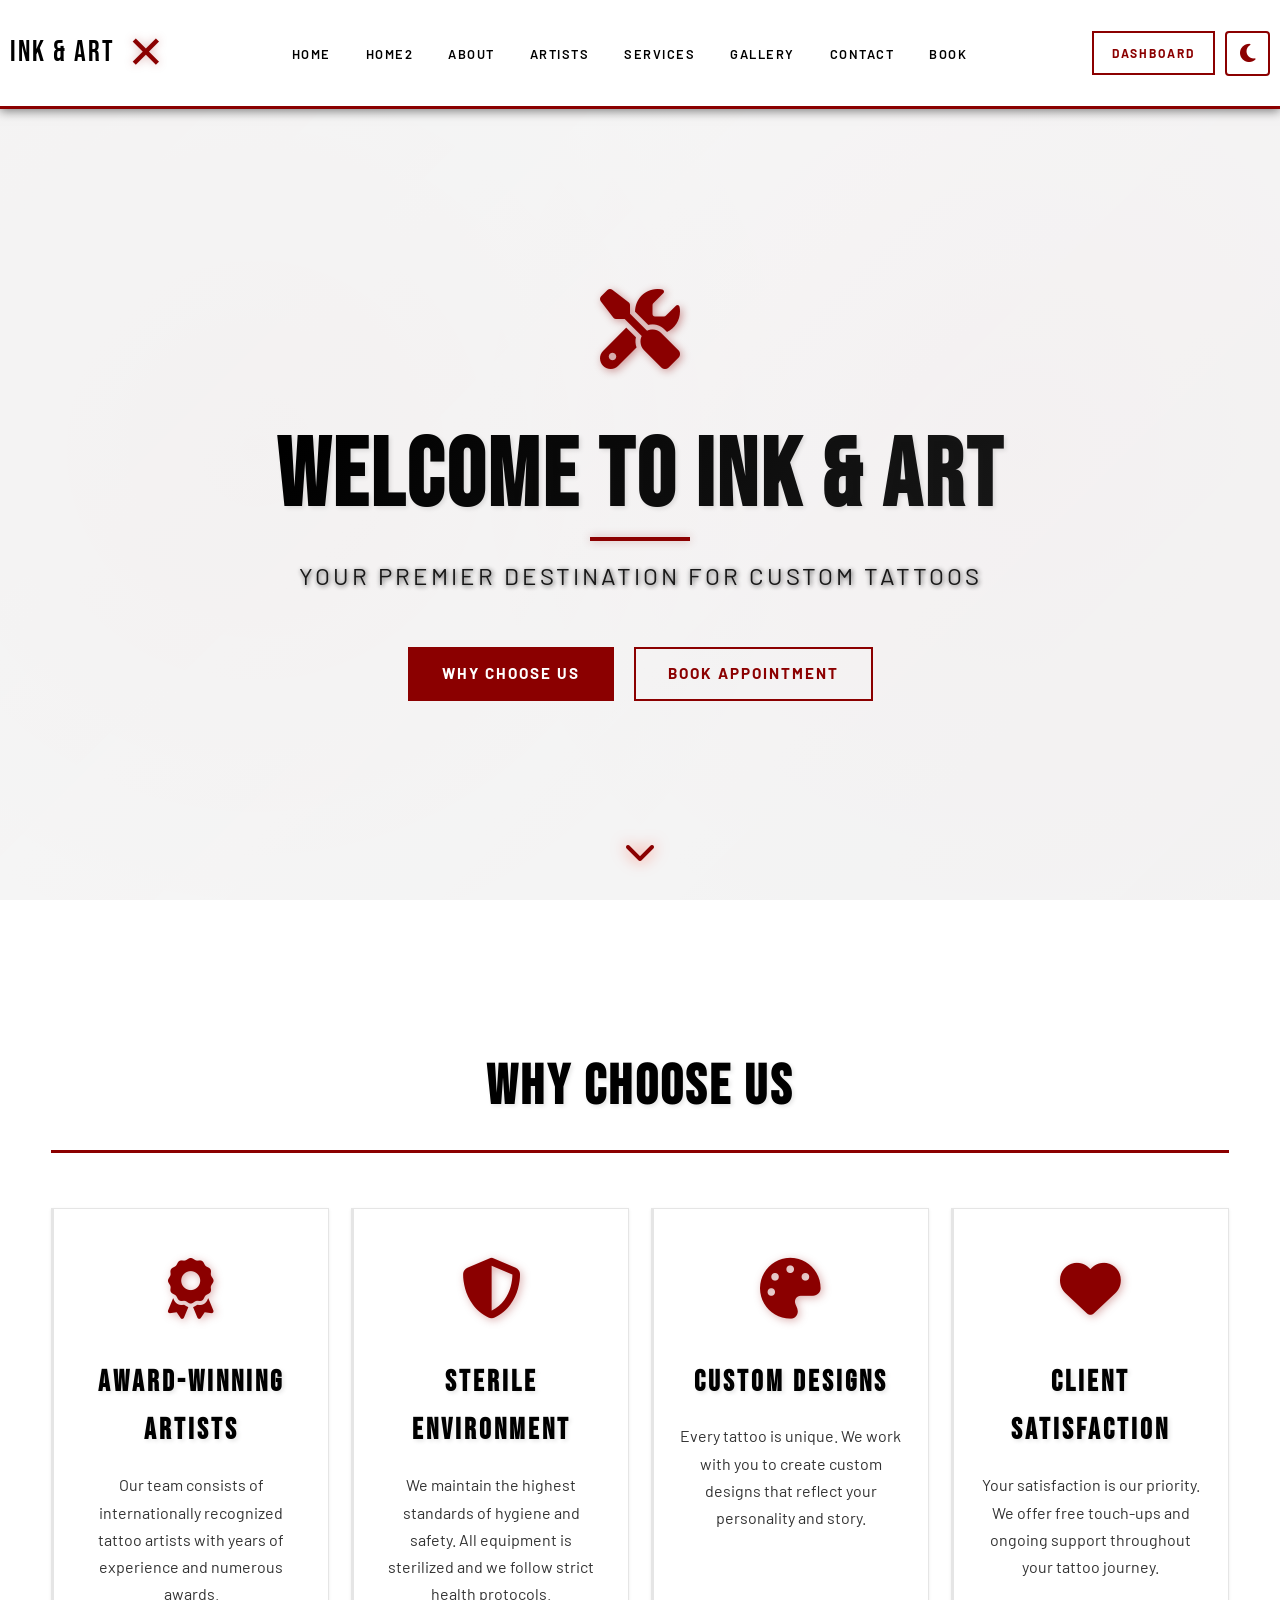
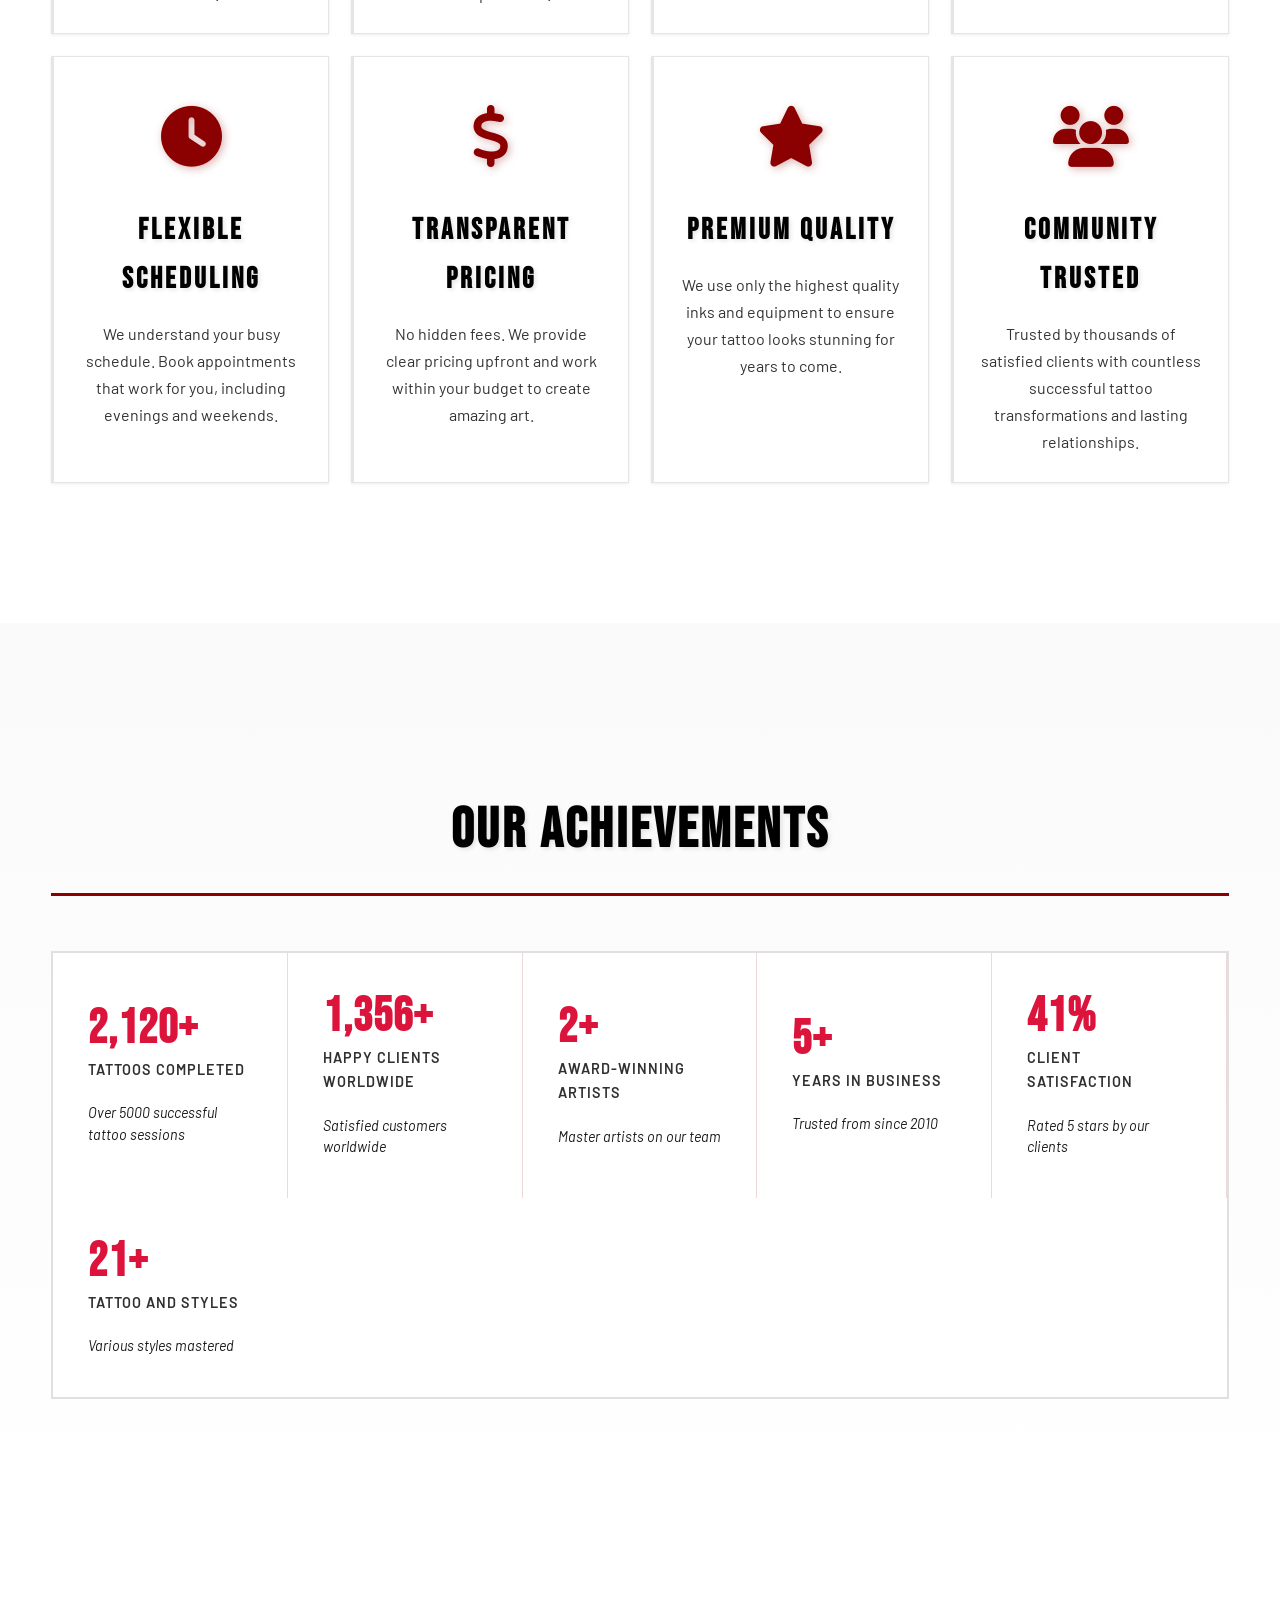
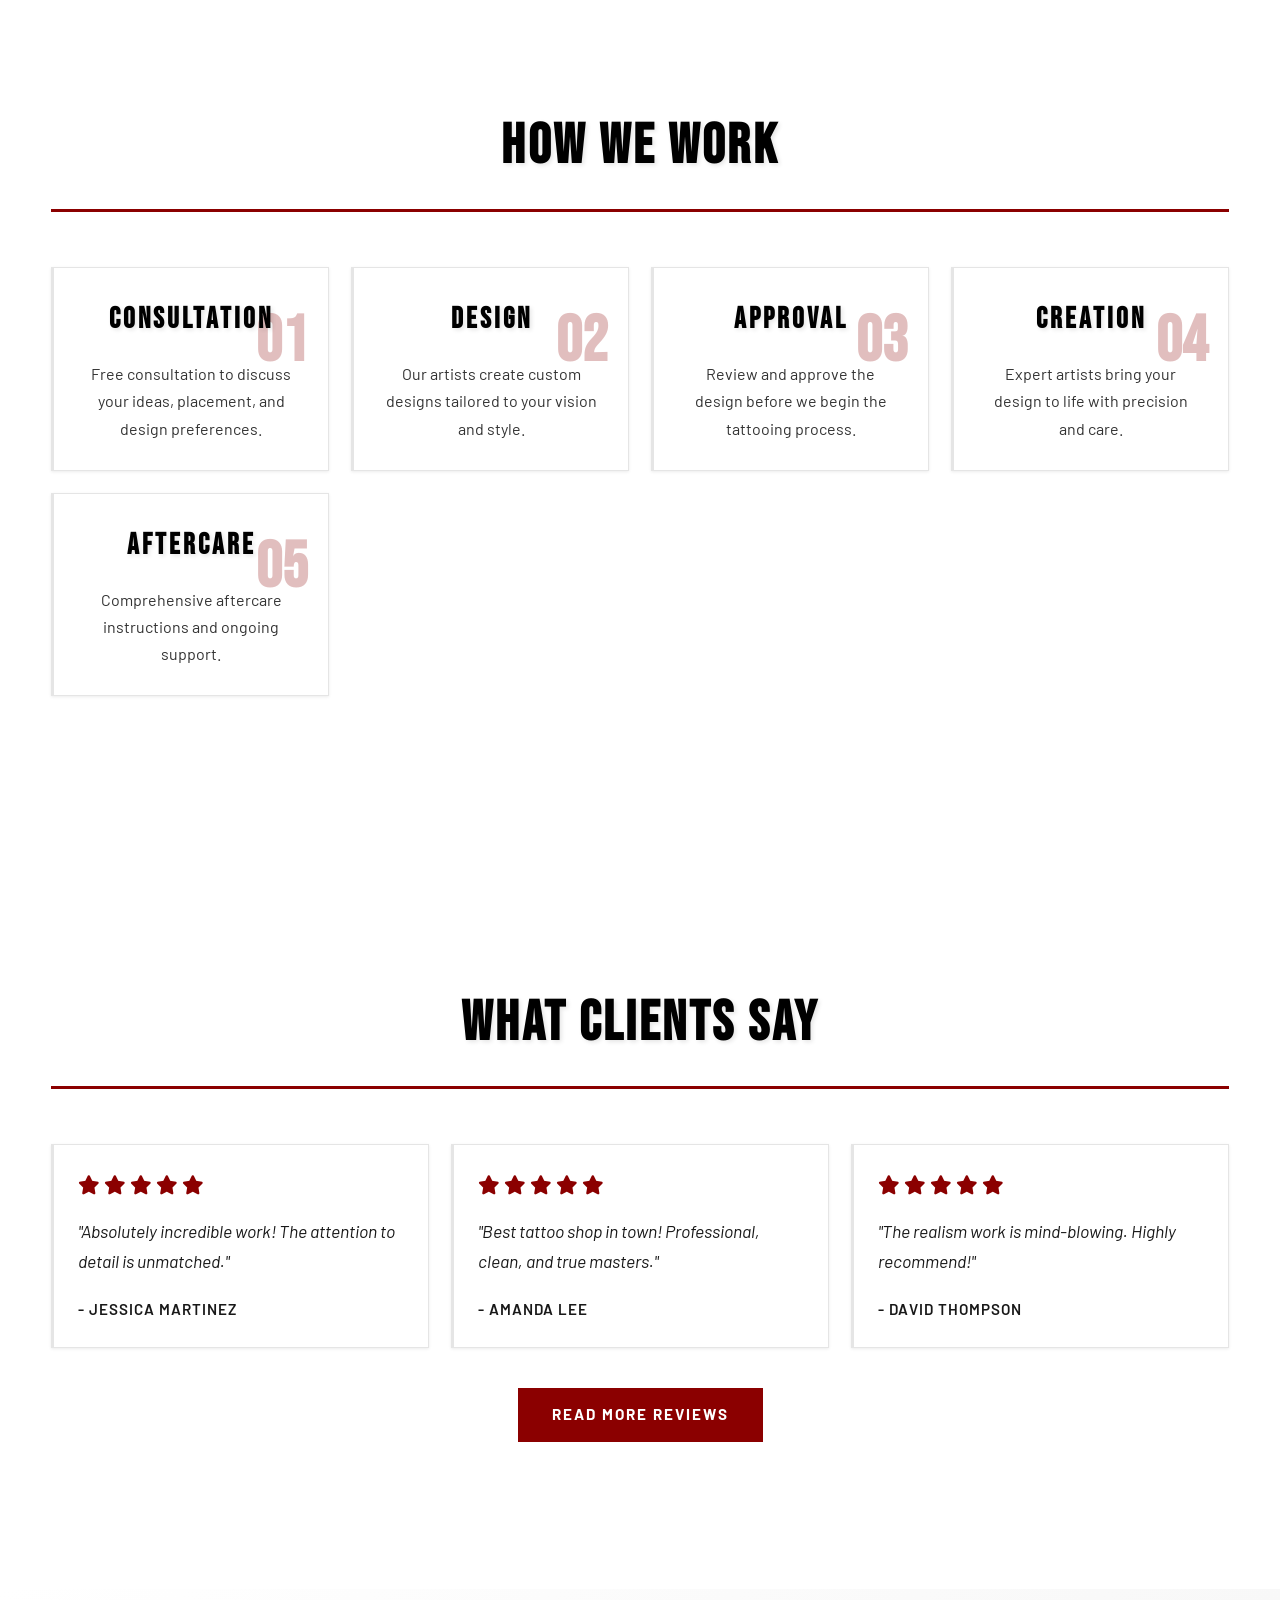
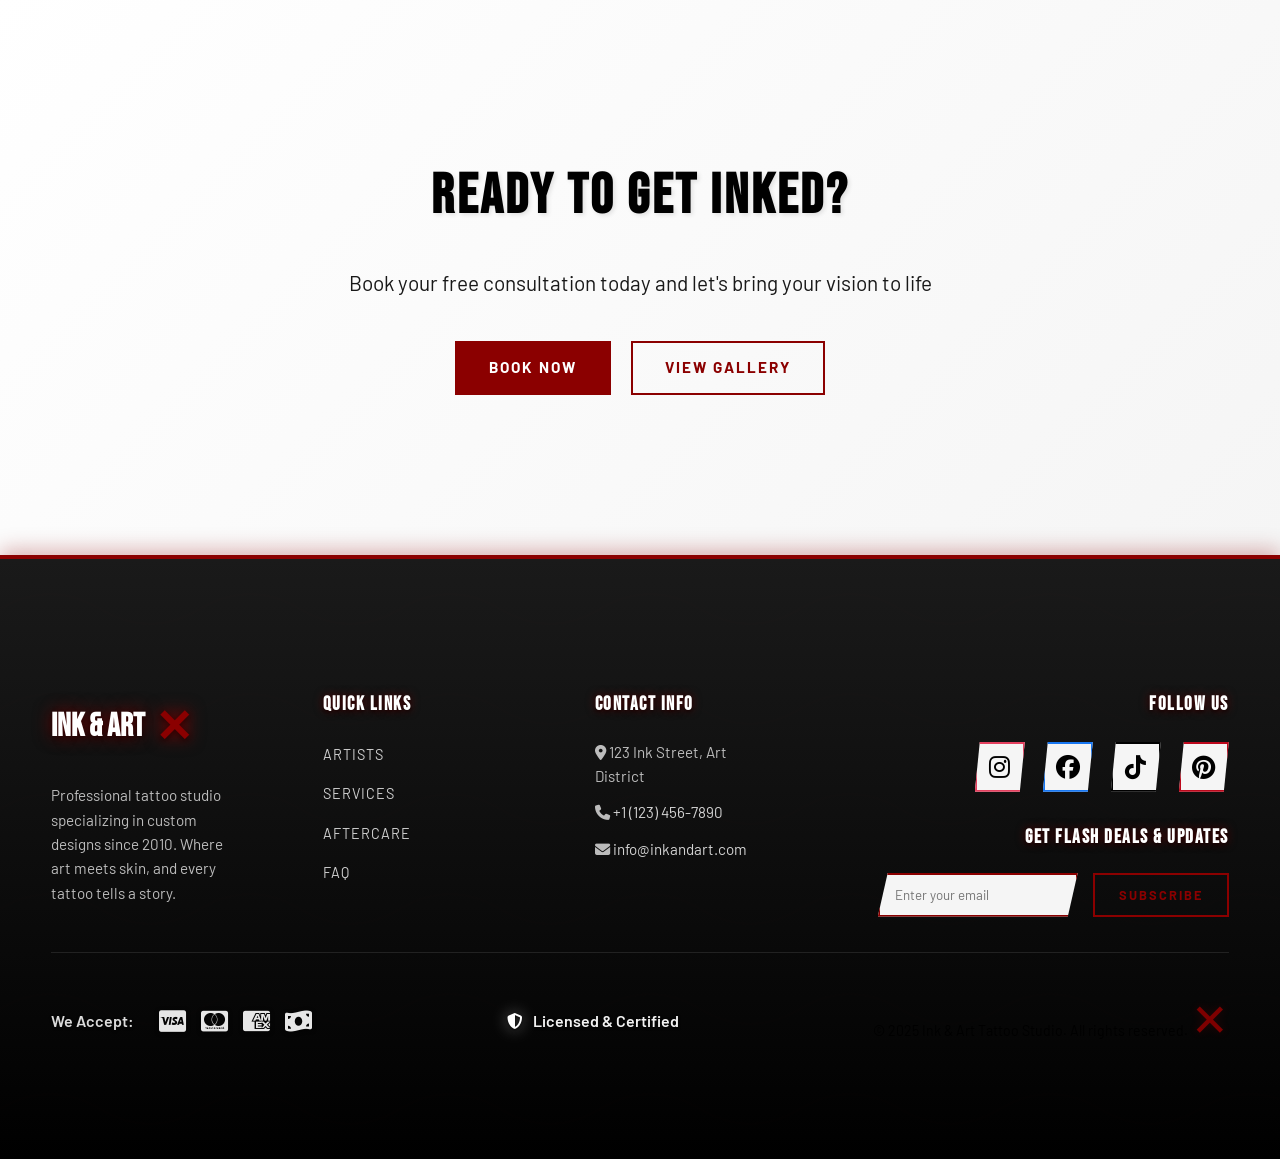
==== commit 1472e873: "ss" ====
--- a/index.html
+++ b/index.html
@@ -4,10 +4,8 @@
 <head>
     <meta charset="UTF-8">
     <meta name="viewport" content="width=device-width, initial-scale=1.0">
-    <title>Ink & Art Tattoo Studio | Professional Custom Tattoos</title>
+    <title>Ink & Art Tattoo Studio | Home</title>
     <link rel="icon" type="image/svg+xml" href="favicon.svg">
-    <link rel="icon" type="image/png"
-        href="[data-uri]">
     <link rel="preconnect" href="https://fonts.googleapis.com">
     <link rel="preconnect" href="https://fonts.gstatic.com" crossorigin>
     <link
@@ -16,7 +14,6 @@
     <link rel="stylesheet" href="styles.css">
     <link rel="stylesheet" href="https://cdnjs.cloudflare.com/ajax/libs/font-awesome/6.4.0/css/all.min.css">
     <script>
-        // Set theme immediately to prevent flash
         (function () {
             const savedTheme = localStorage.getItem('theme') || 'light';
             document.documentElement.setAttribute('data-theme', savedTheme);
@@ -28,16 +25,16 @@
     <!-- NAVBAR -->
     <nav class="navbar" id="navbar">
         <div class="nav-container">
-            <a href="#home" class="logo">
+            <a href="index.html" class="logo">
                 <span class="logo-text">INK & ART</span>
                 <span class="ink-splatter">✕</span>
             </a>
             <ul class="nav-menu" id="navMenu">
-                <li><a href="home.html" class="nav-link">Home</a></li>
-                <li><a href="index.html" class="nav-link">Home2</a></li>
+                <li><a href="index.html" class="nav-link active">Home</a></li>
+                <li><a href="home-v2.html" class="nav-link">Home2</a></li>
                 <li><a href="#about" class="nav-link">About</a></li>
                 <li><a href="#artists" class="nav-link">Artists</a></li>
-                <li><a href="#styles" class="nav-link">Services</a></li>
+                <li><a href="#services" class="nav-link">Services</a></li>
                 <li><a href="#gallery" class="nav-link">Gallery</a></li>
                 <li><a href="#location" class="nav-link">Contact</a></li>
                 <li><a href="#book" class="nav-link">Book</a></li>
@@ -67,7 +64,7 @@
 
     <!-- HERO SECTION -->
     <section id="home" class="hero">
-        <div class="hero-background" style="background-image: url('images/gallery_realism_1_1766489085640.png');">
+        <div class="hero-background" style="background-image: url('images/gallery_traditional_1_1766489069983.png');">
             <div class="hero-overlay"></div>
             <div class="smoke-effect"></div>
         </div>
@@ -75,11 +72,11 @@
             <div class="tattoo-machine-animation">
                 <i class="fas fa-tools"></i>
             </div>
-            <h1 class="hero-heading">Where Art Meets Skin</h1>
-            <p class="hero-subheading">Professional Custom Tattoos Since 2010</p>
+            <h1 class="hero-heading">Welcome to Ink & Art</h1>
+            <p class="hero-subheading">Your Premier Destination for Custom Tattoos</p>
             <div class="hero-buttons">
-                <a href="#gallery" class="btn btn-primary">View Gallery</a>
-                <a href="#book" class="btn btn-secondary">Book Now</a>
+                <a href="#features" class="btn btn-primary">Why Choose Us</a>
+                <a href="#book" class="btn btn-secondary">Book Appointment</a>
             </div>
         </div>
         <div class="scroll-indicator">
@@ -87,958 +84,206 @@
         </div>
     </section>
 
-    <!-- ABOUT STUDIO -->
-    <section id="about" class="about">
-        <div class="container">
-            <div class="about-content">
-                <div class="about-image">
-                    <div class="neon-glow"></div>
-                    <img src="images/style_realism_1766489193800.png" alt="Tattoo Studio">
-                </div>
-                <div class="about-text">
-                    <h2 class="section-heading">Our Story</h2>
-                    <p>Founded in 2010, Ink & Art Tattoo Studio has been a cornerstone of artistic expression in our
-                        community. We specialize in custom tattoo designs that tell your unique story.</p>
-                    <p>Our philosophy is simple: every tattoo is a collaboration between artist and client, resulting in
-                        timeless art that you'll be proud to wear forever.</p>
-                    <div class="experience-badge">
-                        <span class="years">14+</span>
-                        <span class="label">Years of Excellence</span>
-                    </div>
-                    <div class="awards">
-                        <i class="fas fa-trophy"></i>
-                        <i class="fas fa-medal"></i>
+    <!-- FEATURES SECTION -->
+    <section id="features" class="features">
+        <div class="container">
+            <h2 class="section-heading">Why Choose Us</h2>
+            <div class="features-grid">
+                <div class="feature-card">
+                    <div class="feature-icon">
                         <i class="fas fa-award"></i>
                     </div>
-                </div>
-            </div>
+                    <h3>Award-Winning Artists</h3>
+                    <p>Our team consists of internationally recognized tattoo artists with years of experience and
+                        numerous awards.</p>
+                </div>
+                <div class="feature-card">
+                    <div class="feature-icon">
+                        <i class="fas fa-shield-alt"></i>
+                    </div>
+                    <h3>Sterile Environment</h3>
+                    <p>We maintain the highest standards of hygiene and safety. All equipment is sterilized and we
+                        follow strict health protocols.</p>
+                </div>
+                <div class="feature-card">
+                    <div class="feature-icon">
+                        <i class="fas fa-palette"></i>
+                    </div>
+                    <h3>Custom Designs</h3>
+                    <p>Every tattoo is unique. We work with you to create custom designs that reflect your personality
+                        and story.</p>
+                </div>
+                <div class="feature-card">
+                    <div class="feature-icon">
+                        <i class="fas fa-heart"></i>
+                    </div>
+                    <h3>Client Satisfaction</h3>
+                    <p>Your satisfaction is our priority. We offer free touch-ups and ongoing support throughout your
+                        tattoo journey.</p>
+                </div>
+                <div class="feature-card">
+                    <div class="feature-icon">
+                        <i class="fas fa-clock"></i>
+                    </div>
+                    <h3>Flexible Scheduling</h3>
+                    <p>We understand your busy schedule. Book appointments that work for you, including evenings and
+                        weekends.</p>
+                </div>
+                <div class="feature-card">
+                    <div class="feature-icon">
+                        <i class="fas fa-dollar-sign"></i>
+                    </div>
+                    <h3>Transparent Pricing</h3>
+                    <p>No hidden fees. We provide clear pricing upfront and work within your budget to create amazing
+                        art.</p>
+                </div>
+                <div class="feature-card">
+                    <div class="feature-icon">
+                        <i class="fas fa-star"></i>
+                    </div>
+                    <h3>Premium Quality</h3>
+                    <p>We use only the highest quality inks and equipment to ensure your tattoo looks stunning for years
+                        to come.</p>
+                </div>
+                <div class="feature-card">
+                    <div class="feature-icon">
+                        <i class="fas fa-users"></i>
+                    </div>
+                    <h3>Community Trusted</h3>
+                    <p>Trusted by thousands of satisfied clients with countless successful tattoo transformations and
+                        lasting relationships.</p>
+                </div>
+            </div>
+        </div>
+    </section>
+
+    <!-- STATISTICS SECTION -->
+    <section id="stats" class="statistics-section">
+        <div class="container">
+            <h2 class="section-heading">Our Achievements</h2>
             <div class="statistics">
                 <div class="stat-item">
                     <div class="stat-number" data-target="5000" data-suffix="+">0</div>
                     <div class="stat-label">Tattoos Completed</div>
+                    <p class="stat-description">Over 5000 successful tattoo sessions</p>
                 </div>
                 <div class="stat-item">
                     <div class="stat-number" data-target="3200" data-suffix="+">0</div>
-                    <div class="stat-label">Happy Clients</div>
+                    <div class="stat-label">Happy Clients worldwide</div>
+                    <p class="stat-description">Satisfied customers worldwide</p>
                 </div>
                 <div class="stat-item">
                     <div class="stat-number" data-target="6" data-suffix="+">0</div>
                     <div class="stat-label">Award-Winning Artists</div>
+                    <p class="stat-description">Master artists on our team</p>
                 </div>
                 <div class="stat-item">
                     <div class="stat-number" data-target="14" data-suffix="+">0</div>
                     <div class="stat-label">Years in Business</div>
-                </div>
-            </div>
-        </div>
-    </section>
-
-    <!-- MEET THE ARTISTS -->
-    <section id="artists" class="artists">
-        <div class="container">
-            <h2 class="section-heading">Master Artists</h2>
-            <div class="artists-grid">
-                <div class="artist-card">
-                    <div class="artist-image">
-                        <img src="https://images.unsplash.com/photo-1507003211169-0a1dd7228f2d?w=400" alt="Artist 1">
-                        <div class="polaroid-frame"></div>
-                    </div>
-                    <h3 class="artist-name">Mike "Ink" Rodriguez</h3>
-                    <p class="artist-specialty">Traditional & Neo-Traditional</p>
-                    <p class="artist-exp">12 Years Experience</p>
-                    <div class="artist-style-icon">
-                        <i class="fas fa-palette"></i>
-                    </div>
-                    <p class="artist-instagram">@mikeinkrodriguez</p>
-                    <a href="#gallery" class="btn btn-small">View Portfolio</a>
-                </div>
-                <div class="artist-card">
-                    <div class="artist-image">
-                        <img src="https://images.unsplash.com/photo-1492562080023-ab3db95bfbce?w=400" alt="Artist 2">
-                        <div class="polaroid-frame"></div>
-                    </div>
-                    <h3 class="artist-name">Sarah "Shade" Chennethy</h3>
-                    <p class="artist-specialty">Realism & Portrait</p>
-                    <p class="artist-exp">10 Years Experience</p>
-                    <div class="artist-style-icon">
-                        <i class="fas fa-portrait"></i>
-                    </div>
-                    <p class="artist-instagram">@sarahshadechen</p>
-                    <a href="#gallery" class="btn btn-small">View Portfolio</a>
-                </div>
-                <div class="artist-card">
-                    <div class="artist-image">
-                        <img src="https://images.unsplash.com/photo-1506794778202-cad84cf45f1d?w=400" alt="Artist 3">
-                        <div class="polaroid-frame"></div>
-                    </div>
-                    <h3 class="artist-name">James "Dragon" Tanaka</h3>
-                    <p class="artist-specialty">Japanese & Irezumi</p>
-                    <p class="artist-exp">15 Years Experience</p>
-                    <div class="artist-style-icon">
-                        <i class="fas fa-dragon"></i>
-                    </div>
-                    <p class="artist-instagram">@jamesdragontanaka</p>
-                    <a href="#gallery" class="btn btn-small">View Portfolio</a>
-                </div>
-                <div class="artist-card">
-                    <div class="artist-image">
-                        <img src="https://images.unsplash.com/photo-1438761681033-6461ffad8d80?w=400" alt="Artist 4">
-                        <div class="polaroid-frame"></div>
-                    </div>
-                    <h3 class="artist-name">Emma "Geometric" Stone</h3>
-                    <p class="artist-specialty">Geometric & Dotwork</p>
-                    <p class="artist-exp">8 Years Experience</p>
-                    <div class="artist-style-icon">
-                        <i class="fas fa-shapes"></i>
-                    </div>
-                    <p class="artist-instagram">@emmageometricstone</p>
-                    <a href="#gallery" class="btn btn-small">View Portfolio</a>
-                </div>
-            </div>
-        </div>
-    </section>
-
-    <!-- TATTOO STYLES -->
-    <section id="styles" class="styles">
-        <div class="container">
-            <h2 class="section-heading">Styles We Master</h2>
-            <div class="styles-grid">
-                <div class="style-card">
-                    <div class="style-image">
-                        <img src="images/style_traditional_1766489152849.png" alt="Traditional">
-                    </div>
-                    <h3>Traditional</h3>
-                    <p>Classic American tattoo style with bold lines and vibrant colors</p>
-                </div>
-                <div class="style-card">
-                    <div class="style-image">
-                        <img src="images/style_neotraditional_1766489172105.png" alt="Neo-Traditional">
-                    </div>
-                    <h3>Neo-Traditional</h3>
-                    <p>Modern twist on classic designs with enhanced detail</p>
-                </div>
-                <div class="style-card">
-                    <div class="style-image">
-                        <img src="images/style_realism_1766489193800.png" alt="Realism">
-                    </div>
-                    <h3>Realism</h3>
-                    <p>Photorealistic portraits and detailed imagery</p>
-                </div>
-                <div class="style-card">
-                    <div class="style-image">
-                        <img src="images/style_japanese_1766489217197.png" alt="Japanese">
-                    </div>
-                    <h3>Japanese</h3>
-                    <p>Traditional Irezumi with rich symbolism</p>
-                </div>
-                <div class="style-card">
-                    <div class="style-image">
-                        <img src="images/style_blackgray_1766489234433.png" alt="Black & Gray">
-                    </div>
-                    <h3>Black & Gray</h3>
-                    <p>Stunning monochrome artistry</p>
-                </div>
-                <div class="style-card">
-                    <div class="style-image">
-                        <img src="images/gallery_color_2_1766489325731.png" alt="Watercolor">
-                    </div>
-                    <h3>Watercolor</h3>
-                    <p>Fluid, painterly designs</p>
-                </div>
-                <div class="style-card">
-                    <div class="style-image">
-                        <img src="images/gallery_blackgray_2_1766489301609.png" alt="Geometric">
-                    </div>
-                    <h3>Geometric</h3>
-                    <p>Precise patterns and dotwork</p>
-                </div>
-                <div class="style-card">
-                    <div class="style-image">
-                        <img src="images/gallery_traditional_1_1766489069983.png" alt="Tribal">
-                    </div>
-                    <h3>Tribal</h3>
-                    <p>Bold, symbolic patterns</p>
-                </div>
-                <div class="style-card">
-                    <div class="style-image">
-                        <img src="images/style_script_1766489266299.png" alt="Script">
-                    </div>
-                    <h3>Script</h3>
-                    <p>Elegant lettering and ect</p>
-                </div>
-                <div class="style-card">
-                    <div class="style-image">
-                        <img src="images/style_coverup_1766489285074.png" alt="Cover-ups">
-                    </div>
-                    <h3>Cover-ups</h3>
-                    <p>Transform old tattoos into art</p>
-                </div>
-            </div>
-        </div>
-    </section>
-
-    <!-- GALLERY SECTION -->
-    <section id="gallery" class="gallery">
-        <div class="container">
-            <h2 class="section-heading">Recent Work <span class="ink-splatter-text">✕</span></h2>
-            <div class="gallery-filters">
-                <button class="filter-btn active" data-filter="all">All</button>
-                <button class="filter-btn" data-filter="traditional">Traditional</button>
-                <button class="filter-btn" data-filter="realism">Realism</button>
-                <button class="filter-btn" data-filter="japanese">Japanese</button>
-                <button class="filter-btn" data-filter="blackgray">Black & Gray</button>
-                <button class="filter-btn" data-filter="color">Color</button>
-            </div>
-            <div class="gallery-grid">
-                <div class="gallery-item" data-category="traditional">
-                    <img src="images/gallery_traditional_1_1766489069983.png" alt="Traditional Tattoo Sleeve">
-                    <div class="gallery-overlay">
-                        <p class="gallery-style">Traditional</p>
-                        <p class="gallery-artist">Mike Rodriguez</p>
-                        <p class="gallery-size">Full Sleeve</p>
-                    </div>
-                </div>
-                <div class="gallery-item" data-category="realism">
-                    <img src="images/gallery_realism_1_1766489085640.png" alt="Realism Portrait Tattoo">
-                    <div class="gallery-overlay">
-                        <p class="gallery-style">Realism</p>
-                        <p class="gallery-artist">Sarah Chen</p>
-                        <p class="gallery-size">Back Piece</p>
-                    </div>
-                </div>
-                <div class="gallery-item" data-category="japanese">
-                    <img src="images/gallery_japanese_1_1766489110393.png" alt="Japanese Dragon Tattoo">
-                    <div class="gallery-overlay">
-                        <p class="gallery-style">Japanese</p>
-                        <p class="gallery-artist">James Tanaka</p>
-                        <p class="gallery-size">Leg Sleeve</p>
-                    </div>
-                </div>
-                <div class="gallery-item" data-category="blackgray">
-                    <img src="images/gallery_blackgray_2_1766489301609.png" alt="Black and Gray Tattoo">
-                    <div class="gallery-overlay">
-                        <p class="gallery-style">Black & Gray</p>
-                        <p class="gallery-artist">Sarah Chen</p>
-                        <p class="gallery-size">Chest Piece</p>
-                    </div>
-                </div>
-                <div class="gallery-item" data-category="color">
-                    <img src="images/gallery_color_2_1766489325731.png" alt="Colorful Tattoo">
-                    <div class="gallery-overlay">
-                        <p class="gallery-style">Color</p>
-                        <p class="gallery-artist">Mike Rodriguez</p>
-                        <p class="gallery-size">Forearm</p>
-                    </div>
-                </div>
-                <div class="gallery-item" data-category="traditional">
-                    <img src="images/gallery_traditional_1_1766489069983.png" alt="Traditional Tattoo">
-                    <div class="gallery-overlay">
-                        <p class="gallery-style">Traditional</p>
-                        <p class="gallery-artist">Mike Rodriguez</p>
-                        <p class="gallery-size">Bicep</p>
-                    </div>
-                </div>
-                <div class="gallery-item" data-category="realism">
-                    <img src="images/gallery_realism_3_1766489363380.png" alt="Realistic Tattoo">
-                    <div class="gallery-overlay">
-                        <p class="gallery-style">Realism</p>
-                        <p class="gallery-artist">Sarah Chen</p>
-                        <p class="gallery-size">Shoulder</p>
-                    </div>
-                </div>
-                <div class="gallery-item" data-category="japanese">
-                    <img src="images/gallery_japanese_1_1766489110393.png" alt="Japanese Tattoo">
-                    <div class="gallery-overlay">
-                        <p class="gallery-style">Japanese</p>
-                        <p class="gallery-artist">James Tanaka</p>
-                        <p class="gallery-size">Full Back</p>
-                    </div>
-                </div>
-                <div class="gallery-item" data-category="blackgray">
-                    <img src="images/gallery_blackgray_2_1766489301609.png" alt="Black and Gray Tattoo">
-                    <div class="gallery-overlay">
-                        <p class="gallery-style">Black & Gray</p>
-                        <p class="gallery-artist">Emma Stone</p>
-                        <p class="gallery-size">Rib Cage</p>
-                    </div>
-                </div>
-                <div class="gallery-item" data-category="color">
-                    <img src="images/gallery_color_2_1766489325731.png" alt="Color Tattoo">
-                    <div class="gallery-overlay">
-                        <p class="gallery-style">Color</p>
-                        <p class="gallery-artist">Mike Rodriguez</p>
-                        <p class="gallery-size">Thigh</p>
-                    </div>
-                </div>
-                <div class="gallery-item" data-category="traditional">
-                    <img src="images/gallery_traditional_3_1766489342384.png" alt="Traditional Calf Tattoo">
-                    <div class="gallery-overlay">
-                        <p class="gallery-style">Traditional</p>
-                        <p class="gallery-artist">Mike Rodriguez</p>
-                        <p class="gallery-size">Calf</p>
-                    </div>
-                </div>
-                <div class="gallery-item" data-category="realism">
-                    <img src="images/gallery_realism_1_1766489085640.png" alt="Realism Tattoo">
-                    <div class="gallery-overlay">
-                        <p class="gallery-style">Realism</p>
-                        <p class="gallery-artist">Sarah Chen</p>
-                        <p class="gallery-size">Neck</p>
-                    </div>
-                </div>
-            </div>
-            <button class="btn btn-load-more">Load More</button>
-        </div>
-    </section>
-
-    <!-- SERVICES & PRICING -->
-    <section id="services" class="services">
-        <div class="container">
-            <h2 class="section-heading">Our Services</h2>
-            <div class="services-grid">
-                <div class="service-card">
-                    <div class="service-icon">
-                        <i class="fas fa-paint-brush"></i>
-                    </div>
-                    <h3>Custom Tattoos</h3>
-                    <p>From consultation to design creation, we bring your vision to life. Pricing varies by size and
-                        complexity.</p>
-                    <p class="service-price">Starting at $150/hour</p>
-                    <ul class="service-features">
-                        <li>Free consultation</li>
-                        <li>Custom design creation</li>
-                        <li>Hourly or flat rate pricing</li>
-                    </ul>
-                </div>
-                <div class="service-card">
-                    <div class="service-icon">
-                        <i class="fas fa-redo"></i>
-                    </div>
-                    <h3>Cover-up Tattoos</h3>
-                    <p>Transform old tattoos into new masterpieces. Our artists specialize in creative cover-up
-                        solutions.</p>
-                    <p class="service-price">Starting at $200/hour</p>
-                    <ul class="service-features">
-                        <li>Expert cover-up artists</li>
-                        <li>Before/after consultation</li>
-                        <li>Design transformation</li>
-                    </ul>
-                </div>
-                <div class="service-card">
-                    <div class="service-icon">
-                        <i class="fas fa-sync-alt"></i>
-                    </div>
-                    <h3>Touch-ups </h3>
-                    <p>Keep your tattoos looking fresh. Free touch-ups within 3 months of original tattoo.</p>
-                    <p class="service-price">Free (within 3 months)</p>
-                    <ul class="service-features">
-                        <li>Free touch-up policy</li>
-                        <li>Color refresh</li>
-                        <li>Line corrections</li>
-                    </ul>
-                </div>
-                <div class="service-card">
-                    <div class="service-icon">
-                        <i class="fas fa-gem"></i>
-                    </div>
-                    <h3>Piercing</h3>
-                    <p>Professional body piercing services with high-quality jewelry options.</p>
-                    <p class="service-price">Starting at $30</p>
-                    <ul class="service-features">
-                        <li>Various piercing types</li>
-                        <li>Premium jewelry</li>
-                        <li>Aftercare included</li>
-                    </ul>
-                </div>
-                <div class="service-card">
-                    <div class="service-icon">
-                        <i class="fas fa-eraser"></i>
-                    </div>
-                    <h3>Tattoo Removal Consultation</h3>
-                    <p>Expert advice on tattoo removal options and laser treatment referrals.</p>
-                    <p class="service-price">Consultation: Free</p>
-                    <ul class="service-features">
-                        <li>Professional assessment</li>
-                        <li>Removal options</li>
-                        <li>Referral network</li>
-                    </ul>
-                </div>
-            </div>
-            <div class="services-cta">
-                <a href="#book" class="btn btn-primary">Free Consultation</a>
-            </div>
-        </div>
-    </section>
-
-    <!-- BOOKING PROCESS -->
-    <section id="process" class="process">
-        <div class="container">
-            <h2 class="section-heading">How It Works</h2>
-            <div class="process-timeline">
-                <div class="process-step">
-                    <div class="step-icon">
-                        <i class="fas fa-calendar-alt"></i>
-                    </div>
-                    <div class="step-content">
-                        <h3>1. Book Consultation</h3>
-                        <p>Schedule a free consultation to discuss your tattoo idea, placement, and design preferences.
-                        </p>
-                    </div>
-                </div>
-                <div class="process-connector"></div>
-                <div class="process-step">
-                    <div class="step-icon">
-                        <i class="fas fa-pencil-alt"></i>
-                    </div>
-                    <div class="step-content">
-                        <h3>2. Design Discussion</h3>
-                        <p>Work with your artist to refine the design, review reference images, and finalize the
-                            concept.</p>
-                    </div>
-                </div>
-                <div class="process-connector"></div>
-                <div class="process-step">
-                    <div class="step-icon">
-                        <i class="fas fa-clock"></i>
-                    </div>
-                    <div class="step-content">
-                        <h3>3. Schedule Session</h3>
-                        <p>Book your tattoo session at a time that works for you. We'll provide a time estimate.</p>
-                    </div>
-                </div>
-                <div class="process-connector"></div>
-                <div class="process-step">
-                    <div class="step-icon">
-                        <i class="fas fa-tools"></i>
-                    </div>
-                    <div class="step-content">
-                        <h3>4. Get Inked</h3>
-                        <p>Relax and let our skilled artists bring your design to life with precision and care.</p>
-                    </div>
-                </div>
-                <div class="process-connector"></div>
-                <div class="process-step">
-                    <div class="step-icon">
-                        <i class="fas fa-first-aid"></i>
-                    </div>
-                    <div class="step-content">
-                        <h3>5. Aftercare Support</h3>
-                        <p>Receive detailed aftercare instructions and ongoing support throughout the healing process.
-                        </p>
-                    </div>
-                </div>
-            </div>
-        </div>
-    </section>
-
-    <!-- AFTERCARE GUIDE -->
-    <section id="aftercare" class="aftercare">
-        <div class="container">
-            <h2 class="section-heading">Tattoo Aftercare</h2>
-            <div class="aftercare-content">
-                <div class="aftercare-main">
-                    <h3>Important Care Instructions</h3>
-                    <p>Proper aftercare is essential for your tattoo to heal beautifully. Follow these guidelines
-                        carefully.</p>
-                </div>
-                <div class="aftercare-grid">
-                    <div class="aftercare-dos">
-                        <h4><i class="fas fa-check-circle"></i> Do's</h4>
-                        <ul>
-                            <li>Keep the tattoo clean and dry</li>
-                            <li>Apply recommended ointment 2-3 times daily</li>
-                            <li>Wash gently with mild, fragrance-free soap</li>
-                            <li>Keep covered for first 2-3 hours</li>
-                            <li>Wear loose, breathable clothing</li>
-                            <li>Stay hydrated and eat well</li>
-                            <li>Protect from sun exposure</li>
-                        </ul>
-                    </div>
-                    <div class="aftercare-donts">
-                        <h4><i class="fas fa-times-circle"></i> Don'ts</h4>
-                        <ul>
-                            <li>Don't pick or scratch the tattoo</li>
-                            <li>Don't soak in water (pools, baths)</li>
-                            <li>Don't expose to direct sunlight</li>
-                            <li>Don't apply alcohol or hydrogen peroxide</li>
-                            <li>Don't wear tight clothing over tattoo</li>
-                            <li>Don't apply excessive ointment</li>
-                            <li>Don't touch with dirty hands</li>
-                        </ul>
-                    </div>
-                </div>
-                <div class="healing-timeline">
-                    <h4>Healing Timeline</h4>
-                    <div class="timeline-items">
-                        <div class="timeline-item">
-                            <span class="timeline-day">Days 1-3</span>
-                            <p>Redness, slight swelling, oozing is normal</p>
-                        </div>
-                        <div class="timeline-item">
-                            <span class="timeline-day">Days 4-7</span>
-                            <p>Scabbing begins, keep moisturized</p>
-                        </div>
-                        <div class="timeline-item">
-                            <span class="timeline-day">Weeks 2-3</span>
-                            <p>Peeling and flaking occurs</p>
-                        </div>
-                        <div class="timeline-item">
-                            <span class="timeline-day">Weeks 4-6</span>
-                            <p>Healing complete, color may appear dull</p>
-                        </div>
-                    </div>
-                </div>
-                <div class="aftercare-products">
-                    <h4>Recommended Products</h4>
-                    <p>Aquaphor, A&D Ointment, or fragrance-free lotion after initial healing period.</p>
-                </div>
-                <div class="aftercare-warning">
-                    <h4><i class="fas fa-exclamation-triangle"></i> Warning Signs</h4>
-                    <p>Contact us immediately if you experience excessive redness, pus, fever, or severe pain.</p>
-                </div>
-                <div style="text-align: center;">
-                    <a href="#" class="btn btn-primary">Download Aftercare PDF</a>
-                </div>
-            </div>
-        </div>
-    </section>
-
-    <!-- CLIENT REVIEWS -->
-    <section id="reviews" class="reviews">
-        <div class="container">
-            <h2 class="section-heading">What Our Clients Say</h2>
-            <div class="reviews-carousel">
-                <div class="review-card active">
-                    <div class="review-rating">
-                        <i class="fas fa-star"></i>
-                        <i class="fas fa-star"></i>
-                        <i class="fas fa-star"></i>
-                        <i class="fas fa-star"></i>
-                        <i class="fas fa-star"></i>
-                    </div>
-                    <p class="review-text">"Absolutely incredible work! Mike brought my vision to life perfectly. The
-                        attention to detail is unmatched."</p>
-                    <div class="review-author">
-                        <strong>Jessica Martinez</strong>
-                        <span>Traditional Sleeve</span>
-                    </div>
-                    <p class="review-date">March 2024</p>
-                </div>
-                <div class="review-card">
-                    <div class="review-rating">
-                        <i class="fas fa-star"></i>
-                        <i class="fas fa-star"></i>
-                        <i class="fas fa-star"></i>
-                        <i class="fas fa-star"></i>
-                        <i class="fas fa-star"></i>
-                    </div>
-                    <p class="review-text">"Sarah's realism work is mind-blowing. My portrait tattoo looks like a
-                        photograph. Highly recommend!"</p>
-                    <div class="review-author">
-                        <strong>David Thompson</strong>
-                        <span>Realism Portrait</span>
-                    </div>
-                    <p class="review-date">February 2024</p>
-                </div>
-                <div class="review-card">
-                    <div class="review-rating">
-                        <i class="fas fa-star"></i>
-                        <i class="fas fa-star"></i>
-                        <i class="fas fa-star"></i>
-                        <i class="fas fa-star"></i>
-                        <i class="fas fa-star"></i>
-                    </div>
-                    <p class="review-text">"Best tattoo shop in town! Professional, clean, and the artists are true
-                        masters of their craft."</p>
-                    <div class="review-author">
-                        <strong>Amanda Lee</strong>
-                        <span>Japanese Back Piece</span>
-                    </div>
-                    <p class="review-date">January 2024</p>
-                </div>
-            </div>
-            <div class="review-controls">
-                <button class="review-prev"><i class="fas fa-chevron-left"></i></button>
-                <button class="review-next"><i class="fas fa-chevron-right"></i></button>
-            </div>
-            <div class="review-badges">
-                <div class="rating-badge">
-                    <span class="rating-number">4.9</span>
-                    <div class="rating-stars">
-                        <i class="fas fa-star"></i>
-                        <i class="fas fa-star"></i>
-                        <i class="fas fa-star"></i>
-                        <i class="fas fa-star"></i>
-                        <i class="fas fa-star"></i>
-                    </div>
-                    <p>Google Reviews</p>
-                </div>
-                <div class="rating-badge">
-                    <span class="rating-number">5.0</span>
-                    <div class="rating-stars">
-                        <i class="fas fa-star"></i>
-                        <i class="fas fa-star"></i>
-                        <i class="fas fa-star"></i>
-                        <i class="fas fa-star"></i>
-                        <i class="fas fa-star"></i>
-                    </div>
-                    <p>Yelp Reviews</p>
-                </div>
-            </div>
-            <div style="text-align: center; margin-top: 30px;">
-                <a href="#" class="btn btn-primary">Leave a Review</a>
-            </div>
-        </div>
-    </section>
-
-    <!-- INSTAGRAM FEED -->
-    <section id="social" class="instagram">
-        <div class="container">
-            <h2 class="section-heading">Follow Our Journey</h2>
-            <p class="instagram-handle">@inkandartstudio</p>
-            <div class="instagram-grid">
-                <div class="instagram-item">
-                    <img src="images/gallery_traditional_1_1766489069983.png" alt="Traditional Tattoo Work">
-                    <div class="instagram-overlay">
-                        <i class="fab fa-instagram"></i>
-                    </div>
-                </div>
-                <div class="instagram-item">
-                    <img src="images/gallery_realism_1_1766489085640.png" alt="Realistic Tattoo Art">
-                    <div class="instagram-overlay">
-                        <i class="fab fa-instagram"></i>
-                    </div>
-                </div>
-                <div class="instagram-item">
-                    <img src="images/gallery_japanese_1_1766489110393.png" alt="Japanese Dragon Tattoo">
-                    <div class="instagram-overlay">
-                        <i class="fab fa-instagram"></i>
-                    </div>
-                </div>
-                <div class="instagram-item">
-                    <img src="images/style_blackgray_1766489234433.png" alt="Black and Gray Tattoo">
-                    <div class="instagram-overlay">
-                        <i class="fab fa-instagram"></i>
-                    </div>
-                </div>
-                <div class="instagram-item">
-                    <img src="images/gallery_color_2_1766489325731.png" alt="Colorful Tattoo Work">
-                    <div class="instagram-overlay">
-                        <i class="fab fa-instagram"></i>
-                    </div>
-                </div>
-                <div class="instagram-item">
-                    <img src="images/style_traditional_1766489152849.png" alt="Traditional Style Tattoo">
-                    <div class="instagram-overlay">
-                        <i class="fab fa-instagram"></i>
-                    </div>
-                </div>
-                <div class="instagram-item">
-                    <img src="images/style_neotraditional_1766489172105.png" alt="Neo-Traditional Tattoo">
-                    <div class="instagram-overlay">
-                        <i class="fab fa-instagram"></i>
-                    </div>
-                </div>
-                <div class="instagram-item">
-                    <img src="images/gallery_blackgray_2_1766489301609.png" alt="Black and Gray Artwork">
-                    <div class="instagram-overlay">
-                        <i class="fab fa-instagram"></i>
-                    </div>
-                </div>
-                <div class="instagram-item">
-                    <img src="images/style_japanese_1766489217197.png" alt="Japanese Style Work">
-                    <div class="instagram-overlay">
-                        <i class="fab fa-instagram"></i>
-                    </div>
-                </div>
-                <div class="instagram-item">
-                    <img src="images/gallery_traditional_3_1766489342384.png" alt="Traditional Tattoo">
-                    <div class="instagram-overlay">
-                        <i class="fab fa-instagram"></i>
-                    </div>
-                </div>
-                <div class="instagram-item">
-                    <img src="images/gallery_realism_3_1766489363380.png" alt="Realistic Portrait Tattoo">
-                    <div class="instagram-overlay">
-                        <i class="fab fa-instagram"></i>
-                    </div>
-                </div>
-                <div class="instagram-item">
-                    <img src="images/style_script_1766489266299.png" alt="Script Lettering Tattoo">
-                    <div class="instagram-overlay">
-                        <i class="fab fa-instagram"></i>
-                    </div>
-                </div>
-            </div>
-            <div style="text-align: center;">
-                <a href="https://instagram.com/inkandartstudio" target="_blank" class="btn btn-primary">Follow Us</a>
-            </div>
-        </div>
-    </section>
-
-    <!-- FAQ SECTION -->
-    <section id="faq" class="faq">
-        <div class="container">
-            <h2 class="section-heading">Frequently Asked Questions</h2>
-            <div class="faq-accordion">
-                <div class="faq-item">
-                    <div class="faq-question">
-                        <h3>Does it hurt?</h3>
-                        <i class="fas fa-chevron-down"></i>
-                    </div>
-                    <div class="faq-answer">
-                        <p>Pain levels vary depending on placement and individual tolerance. Most clients describe it as
-                            manageable discomfort rather than severe pain. We'll work with you to ensure you're as
-                            comfortable as possible.</p>
-                    </div>
-                </div>
-                <div class="faq-item">
-                    <div class="faq-question">
-                        <h3>How much does a tattoo cost?</h3>
-                        <i class="fas fa-chevron-down"></i>
-                    </div>
-                    <div class="faq-answer">
-                        <p>Pricing varies based on size, complexity, and placement. Custom tattoos start at $150/hour.
-                            We provide estimates during your free consultation. Some pieces are priced at a flat rate.
-                        </p>
-                    </div>
-                </div>
-                <div class="faq-item">
-                    <div class="faq-question">
-                        <h3>Can I bring my own design?</h3>
-                        <i class="fas fa-chevron-down"></i>
-                    </div>
-                    <div class="faq-answer">
-                        <p>Absolutely! We welcome your design ideas and reference images. Our artists can work with your
-                            design or create a custom interpretation that's perfect for your skin.</p>
-                    </div>
-                </div>
-                <div class="faq-item">
-                    <div class="faq-question">
-                        <h3>What should I wear?</h3>
-                        <i class="fas fa-chevron-down"></i>
-                    </div>
-                    <div class="faq-answer">
-                        <p>Wear comfortable, loose-fitting clothing that allows easy access to the tattoo area. Avoid
-                            tight clothing that might rub against the tattoo during and after the session.</p>
-                    </div>
-                </div>
-                <div class="faq-item">
-                    <div class="faq-question">
-                        <h3>What are the age requirements?</h3>
-                        <i class="fas fa-chevron-down"></i>
-                    </div>
-                    <div class="faq-answer">
-                        <p>You must be 18 years or older with valid ID. We do not tattoo minors, even with parental
-                            consent, as per state regulations.</p>
-                    </div>
-                </div>
-                <div class="faq-item">
-                    <div class="faq-question">
-                        <h3>What's your touch-up policy?</h3>
-                        <i class="fas fa-chevron-down"></i>
-                    </div>
-                    <div class="faq-answer">
-                        <p>We offer free touch-ups within 3 months of your original tattoo. After that period, touch-ups
-                            are charged at a reduced hourly rate.</p>
-                    </div>
-                </div>
-                <div class="faq-item">
-                    <div class="faq-question">
-                        <h3>What payment methods do you accept?</h3>
-                        <i class="fas fa-chevron-down"></i>
-                    </div>
-                    <div class="faq-answer">
-                        <p>We accept cash, credit cards, debit cards, and digital payments. A deposit is required to
-                            secure your appointment.</p>
-                    </div>
-                </div>
-                <div class="faq-item">
-                    <div class="faq-question">
-                        <h3>Can I get tattooed if I'm pregnant?</h3>
-                        <i class="fas fa-chevron-down"></i>
-                    </div>
-                    <div class="faq-answer">
-                        <p>For safety reasons, we do not tattoo pregnant or nursing individuals. We'll be happy to
-                            schedule your appointment after this period.</p>
-                    </div>
-                </div>
-            </div>
-            <p class="faq-contact">Still have questions? <a href="#location">Contact us</a></p>
-        </div>
-    </section>
-
-    <!-- STUDIO LOCATION & HOURS -->
-    <section id="location" class="location">
-        <div class="container">
-            <h2 class="section-heading">Visit Our Studio</h2>
-            <div class="location-content">
-                <div class="location-left-column">
-                    <div class="location-phone">
-                        <a href="tel:+11234567890" class="location-phone-link">+1(123) 456-7890</a>
-                    </div>
-                    <div class="location-item">
-                        <i class="fas fa-envelope"></i>
-                        <div>
-                            <h4>EMAIL</h4>
-                            <p><a href="mailto:info@inkandart.com" class="location-email-link">info@inkandart.com</a>
-                            </p>
-                        </div>
-                    </div>
-                    <div class="location-item">
-                        <i class="fas fa-clock"></i>
-                        <div>
-                            <h4>BUSINESS HOURS</h4>
-                            <p>Monday - Friday: 11:00 AM - 8:00 PM<br>
-                                Saturday: 10:00 AM - 9:00 PM<br>
-                                Sunday: 12:00 PM - 6:00 PM</p>
-                        </div>
-                    </div>
-                </div>
-                <div class="location-middle-column">
-                    <div class="location-item">
-                        <i class="fas fa-parking"></i>
-                        <div>
-                            <h4>PARKING</h4>
-                            <p>Free street parking available.<br>Metered parking on main street.</p>
-                        </div>
-                    </div>
-                    <div class="location-social">
-                        <div class="location-item">
-                            <i class="fas fa-share-alt"></i>
-                            <div>
-                                <h4>FOLLOW US</h4>
-                                <div class="social-icons">
-                                    <a href="https://instagram.com/inkandartstudio" target="_blank" class="social-icon">
-                                        <i class="fab fa-instagram"></i>
-                                    </a>
-                                    <a href="https://facebook.com/inkandartstudio" target="_blank" class="social-icon">
-                                        <i class="fab fa-facebook"></i>
-                                    </a>
-                                    <a href="https://tiktok.com/@inkandartstudio" target="_blank" class="social-icon">
-                                        <i class="fab fa-tiktok"></i>
-                                    </a>
-                                    <a href="https://pinterest.com/inkandartstudio" target="_blank" class="social-icon">
-                                        <i class="fab fa-pinterest"></i>
-                                    </a>
-                                </div>
-                            </div>
-                        </div>
-                    </div>
-                </div>
-                <div class="location-right-column">
-                    <div class="location-map">
-                        <iframe
-                            src="https://www.google.com/maps/embed?pb=!1m18!1m12!1m3!1d3022.184132189576!2d-73.98811768459389!3d40.75889597932681!2m3!1f0!2f0!3f0!3m2!1i1024!2i768!4f13.1!3m3!1m2!1s0x89c25855c6480299%3A0x55194ec5a1ae072e!2sTimes%20Square!5e0!3m2!1sen!2sus!4v1234567890"
-                            width="100%" height="100%" style="border:0;" allowfullscreen="" loading="lazy"></iframe>
-                    </div>
-                </div>
-            </div>
-            <div class="location-directions-btn">
-                <a href="https://maps.google.com" target="_blank" class="btn btn-primary">Get Directions</a>
-            </div>
-        </div>
-        </div>
-    </section>
-
-    <!-- BOOKING FORM -->
-    <section id="book" class="booking">
-        <div class="container">
-            <h2 class="section-heading">Book Your Appointment</h2>
-            <div class="booking-content">
-                <form class="booking-form" id="bookingForm">
-                    <div class="form-row">
-                        <div class="form-group">
-                            <label for="name">Name *</label>
-                            <input type="text" id="name" name="name" required>
-                        </div>
-                        <div class="form-group">
-                            <label for="email">Email *</label>
-                            <input type="email" id="email" name="email" required>
-                        </div>
-                    </div>
-                    <div class="form-row">
-                        <div class="form-group">
-                            <label for="phone">Phone *</label>
-                            <input type="tel" id="phone" name="phone" required>
-                        </div>
-                        <div class="form-group">
-                            <label for="artist">Preferred Artist</label>
-                            <select id="artist" name="artist">
-                                <option value="">Any Artist</option>
-                                <option value="mike">Mike Rodriguez</option>
-                                <option value="sarah">Sarah Chen</option>
-                                <option value="james">James Tanaka</option>
-                                <option value="emma">Emma Stone</option>
-                            </select>
-                        </div>
-                    </div>
-                    <div class="form-row">
-                        <div class="form-group">
-                            <label for="style">Tattoo Style</label>
-                            <select id="style" name="style">
-                                <option value="">Select Style</option>
-                                <option value="traditional">Traditional</option>
-                                <option value="neo-traditional">Neo-Traditional</option>
-                                <option value="realism">Realism</option>
-                                <option value="japanese">Japanese</option>
-                                <option value="blackgray">Black & Gray</option>
-                                <option value="watercolor">Watercolor</option>
-                                <option value="geometric">Geometric</option>
-                                <option value="tribal">Tribal</option>
-                                <option value="script">Script</option>
-                                <option value="coverup">Cover-up</option>
-                            </select>
-                        </div>
-                        <div class="form-group">
-                            <label for="placement">Body Placement</label>
-                            <input type="text" id="placement" name="placement" placeholder="e.g., Left forearm">
-                        </div>
-                    </div>
-                    <div class="form-row">
-                        <div class="form-group">
-                            <label for="size">Size</label>
-                            <select id="size" name="size">
-                                <option value="">Select Size</option>
-                                <option value="small">Small (1-3 inches)</option>
-                                <option value="medium">Medium (4-6 inches)</option>
-                                <option value="large">Large (7-10 inches)</option>
-                                <option value="sleeve">Sleeve/Full Piece</option>
-                            </select>
-                        </div>
-                        <div class="form-group">
-                            <label for="date">Preferred Date</label>
-                            <input type="date" id="date" name="date">
-                        </div>
-                    </div>
-                    <div class="form-group">
-                        <label for="description">Design Description *</label>
-                        <textarea id="description" name="description" rows="5" required
-                            placeholder="Describe your tattoo idea, include any reference images or concepts..."></textarea>
-                    </div>
-                    <div class="form-group">
-                        <label for="reference">How did you hear about us?</label>
-                        <select id="reference" name="reference">
-                            <option value="">Select Option</option>
-                            <option value="google">Google Search</option>
-                            <option value="instagram">Instagram</option>
-                            <option value="facebook">Facebook</option>
-                            <option value="friend">Friend Referral</option>
-                            <option value="walkin">Walk-in</option>
-                            <option value="other">Other</option>
-                        </select>
-                    </div>
-                    <div class="form-group">
-                        <label for="images">Reference Images (Optional)</label>
-                        <input type="file" id="images" name="images" multiple accept="image/*">
-                    </div>
-                    <button type="submit" class="btn btn-primary btn-submit">Submit Booking Request</button>
-                    <p class="form-note">We'll contact you within 24 hours to confirm your appointment.</p>
-                </form>
-                <div class="walkin-badge">
-                    <i class="fas fa-door-open"></i>
-                    <h3>Walk-ins Welcome</h3>
-                    <p>Subject to artist availability</p>
+                    <p class="stat-description">Trusted from since 2010</p>
+                </div>
+                <div class="stat-item">
+                    <div class="stat-number" data-target="98" data-suffix="%">0</div>
+                    <div class="stat-label">Client Satisfaction</div>
+                    <p class="stat-description">Rated 5 stars by our clients</p>
+                </div>
+                <div class="stat-item">
+                    <div class="stat-number" data-target="50" data-suffix="+">0</div>
+                    <div class="stat-label">Tattoo and Styles</div>
+                    <p class="stat-description">Various styles mastered</p>
+                </div>
+            </div>
+        </div>
+    </section>
+
+    <!-- PROCESS OVERVIEW -->
+    <section id="process-overview" class="process-overview">
+        <div class="container">
+            <h2 class="section-heading">How We Work</h2>
+            <div class="process-grid">
+                <div class="process-card">
+                    <div class="process-number">01</div>
+                    <h3>Consultation</h3>
+                    <p>Free consultation to discuss your ideas, placement, and design preferences.</p>
+                </div>
+                <div class="process-card">
+                    <div class="process-number">02</div>
+                    <h3>Design</h3>
+                    <p>Our artists create custom designs tailored to your vision and style.</p>
+                </div>
+                <div class="process-card">
+                    <div class="process-number">03</div>
+                    <h3>Approval</h3>
+                    <p>Review and approve the design before we begin the tattooing process.</p>
+                </div>
+                <div class="process-card">
+                    <div class="process-number">04</div>
+                    <h3>Creation</h3>
+                    <p>Expert artists bring your design to life with precision and care.</p>
+                </div>
+                <div class="process-card">
+                    <div class="process-number">05</div>
+                    <h3>Aftercare</h3>
+                    <p>Comprehensive aftercare instructions and ongoing support.</p>
+                </div>
+            </div>
+        </div>
+    </section>
+
+    <!-- TESTIMONIALS PREVIEW -->
+    <section id="testimonials" class="testimonials-preview">
+        <div class="container">
+            <h2 class="section-heading">What Clients Say</h2>
+            <div class="testimonials-grid">
+                <div class="testimonial-card">
+                    <div class="testimonial-rating">
+                        <i class="fas fa-star"></i>
+                        <i class="fas fa-star"></i>
+                        <i class="fas fa-star"></i>
+                        <i class="fas fa-star"></i>
+                        <i class="fas fa-star"></i>
+                    </div>
+                    <p class="testimonial-text">"Absolutely incredible work! The attention to detail is unmatched."</p>
+                    <p class="testimonial-author">- Jessica Martinez</p>
+                </div>
+                <div class="testimonial-card">
+                    <div class="testimonial-rating">
+                        <i class="fas fa-star"></i>
+                        <i class="fas fa-star"></i>
+                        <i class="fas fa-star"></i>
+                        <i class="fas fa-star"></i>
+                        <i class="fas fa-star"></i>
+                    </div>
+                    <p class="testimonial-text">"Best tattoo shop in town! Professional, clean, and true masters."</p>
+                    <p class="testimonial-author">- Amanda Lee</p>
+                </div>
+                <div class="testimonial-card">
+                    <div class="testimonial-rating">
+                        <i class="fas fa-star"></i>
+                        <i class="fas fa-star"></i>
+                        <i class="fas fa-star"></i>
+                        <i class="fas fa-star"></i>
+                        <i class="fas fa-star"></i>
+                    </div>
+                    <p class="testimonial-text">"The realism work is mind-blowing. Highly recommend!"</p>
+                    <p class="testimonial-author">- David Thompson</p>
+                </div>
+            </div>
+            <div style="text-align: center; margin-top: 40px;">
+                <a href="#reviews" class="btn btn-primary">Read More Reviews</a>
+            </div>
+        </div>
+    </section>
+
+    <!-- CTA SECTION -->
+    <section id="cta" class="cta-section">
+        <div class="container">
+            <div class="cta-content">
+                <h2 class="cta-heading">Ready to Get Inked?</h2>
+                <p class="cta-text">Book your free consultation today and let's bring your vision to life</p>
+                <div class="cta-buttons">
+                    <a href="#book" class="btn btn-primary">Book Now</a>
+                    <a href="#gallery" class="btn btn-secondary">View Gallery</a>
                 </div>
             </div>
         </div>
@@ -1089,22 +334,33 @@
                             </a>
                         </div>
                     </div>
-                </div>
-            </div>
-        
+                    <div class="footer-newsletter">
+                        <h3>Get Flash Deals & Updates</h3>
+                        <form class="newsletter-form">
+                            <input type="email" placeholder="Enter your email">
+                            <button type="submit" class="btn btn-small">Subscribe</button>
+                        </form>
+                    </div>
+                </div>
+            </div>
+            <div class="footer-bottom">
+                <div class="footer-payment">
+                    <p>We Accept:</p>
+                    <i class="fab fa-cc-visa"></i>
+                    <i class="fab fa-cc-mastercard"></i>
+                    <i class="fab fa-cc-amex"></i>
+                    <i class="fas fa-money-bill-wave"></i>
+                </div>
+                <div class="footer-certifications">
+                    <i class="fas fa-shield-alt"></i>
+                    <span>Licensed & Certified</span>
+                </div>
+                <p class="footer-copyright">
+                    &copy; 2025 Ink & Art Tattoo Studio. All rights reserved. <span class="ink-splatter">✕</span>
+                </p>
+            </div>
         </div>
     </footer>
-
-    <!-- Lightbox Modal -->
-    <div class="lightbox" id="lightbox">
-        <span class="lightbox-close">&times;</span>
-        <img class="lightbox-image" src="" alt="">
-        <div class="lightbox-info">
-            <p class="lightbox-style"></p>
-            <p class="lightbox-artist"></p>
-            <p class="lightbox-size"></p>
-        </div>
-    </div>
 
     <script src="script.js"></script>
 </body>
--- a/styles.css
+++ b/styles.css
@@ -126,7 +126,9 @@
     text-transform: uppercase;
 }
 
-h4, h5, h6 {
+h4,
+h5,
+h6 {
     font-family: 'Bebas Neue', sans-serif;
     font-weight: 500;
     letter-spacing: 2px;
@@ -182,14 +184,14 @@
 
 [data-theme="light"] .container-elevated {
     background: rgba(255, 255, 255, 0.95);
-    box-shadow: 
+    box-shadow:
         0 2px 20px rgba(0, 0, 0, 0.03),
         0 0 0 1px rgba(139, 0, 0, 0.05);
 }
 
 [data-theme="dark"] .container-elevated {
     background: rgba(10, 10, 10, 0.95);
-    box-shadow: 
+    box-shadow:
         0 2px 30px rgba(0, 0, 0, 0.6),
         0 0 0 1px rgba(220, 20, 60, 0.1),
         inset 0 0 30px rgba(220, 20, 60, 0.02);
@@ -220,7 +222,7 @@
         max-width: 100%;
         padding: clamp(20px, 4vw, 50px) clamp(24px, 4vw, 60px);
     }
-    
+
     .container-accent {
         padding-left: clamp(32px, 5vw, 80px);
     }
@@ -230,11 +232,11 @@
     .container {
         padding: clamp(20px, 5vw, 40px) clamp(20px, 4vw, 32px);
     }
-    
+
     .container-accent {
         padding-left: clamp(24px, 4vw, 60px);
     }
-    
+
     .container-narrow,
     .container-wide,
     .container-spaced {
@@ -247,53 +249,53 @@
         padding: 6px 8px;
         gap: 6px;
     }
-    
+
     .logo {
         font-size: 1.3rem;
         gap: 4px;
     }
-    
+
     .ink-splatter {
         font-size: 1.6rem;
     }
-    
+
     .nav-controls {
         gap: 5px;
     }
-    
+
     .theme-toggle {
         display: none;
     }
-    
+
     .hamburger {
         width: 32px;
         height: 32px;
         min-width: 30px;
         min-height: 30px;
     }
-    
+
     .nav-theme-toggle-mobile {
         padding: 8px 10px;
         margin-top: 10px;
     }
-    
+
     .theme-toggle-mobile {
         padding: 8px 10px;
         font-size: 0.75rem;
     }
-    
+
     .theme-toggle-mobile i {
         font-size: 0.9rem;
     }
-    
+
     .container {
         padding: 20px 16px;
     }
-    
+
     .container-accent {
         padding-left: 20px;
     }
-    
+
     .container-accent::before {
         width: 3px;
     }
@@ -397,7 +399,7 @@
 }
 
 /* Section with container spacing */
-section > .container {
+section>.container {
     position: relative;
     z-index: 1;
 }
@@ -497,7 +499,7 @@
     color: var(--primary);
     border-color: var(--secondary);
     transform: translateY(-3px) scale(1.02);
-    box-shadow: 
+    box-shadow:
         0 5px 15px var(--red-glow),
         0 0 30px var(--red-glow),
         0 10px 30px rgba(0, 0, 0, 0.3);
@@ -505,7 +507,7 @@
 
 [data-theme="light"] .btn:hover {
     color: #FFFFFF;
-    box-shadow: 
+    box-shadow:
         0 5px 15px rgba(139, 0, 0, 0.4),
         0 0 30px rgba(139, 0, 0, 0.3),
         0 10px 30px rgba(0, 0, 0, 0.2);
@@ -513,7 +515,7 @@
 
 [data-theme="dark"] .btn:hover {
     color: #FFFFFF;
-    box-shadow: 
+    box-shadow:
         0 5px 20px rgba(220, 20, 60, 0.6),
         0 0 40px rgba(220, 20, 60, 0.5),
         0 10px 40px rgba(0, 0, 0, 0.5);
@@ -574,9 +576,12 @@
 }
 
 @keyframes pulse {
-    0%, 100% {
+
+    0%,
+    100% {
         box-shadow: 0 0 10px rgba(255, 36, 0, 0.5);
     }
+
     50% {
         box-shadow: 0 0 20px rgba(255, 36, 0, 0.8), 0 0 30px rgba(255, 36, 0, 0.6);
     }
@@ -673,12 +678,16 @@
 }
 
 @keyframes splatter {
-    0%, 100% {
+
+    0%,
+    100% {
         transform: rotate(0deg) scale(1);
     }
+
     25% {
         transform: rotate(-5deg) scale(1.1);
     }
+
     75% {
         transform: rotate(5deg) scale(1.1);
     }
@@ -979,7 +988,7 @@
     left: 0;
     right: 0;
     bottom: 0;
-    background: 
+    background:
         radial-gradient(circle at 20% 50%, rgba(139, 0, 0, 0.05) 0%, transparent 50%),
         radial-gradient(circle at 80% 50%, rgba(220, 20, 60, 0.05) 0%, transparent 50%);
     pointer-events: none;
@@ -998,7 +1007,7 @@
     left: 0;
     right: 0;
     bottom: 0;
-    background: 
+    background:
         radial-gradient(circle at 20% 50%, rgba(220, 20, 60, 0.15) 0%, transparent 50%),
         radial-gradient(circle at 80% 50%, rgba(139, 0, 0, 0.2) 0%, transparent 50%);
     pointer-events: none;
@@ -1006,8 +1015,15 @@
 }
 
 @keyframes pulse-glow {
-    0%, 100% { opacity: 1; }
-    50% { opacity: 0.7; }
+
+    0%,
+    100% {
+        opacity: 1;
+    }
+
+    50% {
+        opacity: 0.7;
+    }
 }
 
 .hero-background {
@@ -1040,30 +1056,24 @@
     width: 100%;
     height: 100%;
     z-index: 1;
-    background: linear-gradient(
-        135deg,
-        rgba(0, 0, 0, 0.6) 0%,
-        rgba(139, 0, 0, 0.3) 50%,
-        rgba(0, 0, 0, 0.6) 100%
-    );
+    background: linear-gradient(135deg,
+            rgba(0, 0, 0, 0.8) 0%,
+            rgba(0, 0, 0, 0.4) 50%,
+            rgba(0, 0, 0, 0.8) 100%);
 }
 
 [data-theme="light"] .hero-overlay {
-    background: linear-gradient(
-        135deg,
-        rgba(255, 255, 255, 0.85) 0%,
-        rgba(139, 0, 0, 0.15) 50%,
-        rgba(255, 255, 255, 0.85) 100%
-    );
+    background: linear-gradient(135deg,
+            rgba(255, 255, 255, 0.9) 0%,
+            rgba(255, 255, 255, 0.6) 50%,
+            rgba(255, 255, 255, 0.9) 100%);
 }
 
 [data-theme="dark"] .hero-overlay {
-    background: linear-gradient(
-        135deg,
-        rgba(0, 0, 0, 0.75) 0%,
-        rgba(220, 20, 60, 0.25) 50%,
-        rgba(0, 0, 0, 0.75) 100%
-    );
+    background: linear-gradient(135deg,
+            rgba(0, 0, 0, 0.9) 0%,
+            rgba(0, 0, 0, 0.5) 50%,
+            rgba(0, 0, 0, 0.9) 100%);
 }
 
 .smoke-effect {
@@ -1084,23 +1094,33 @@
 
 /* Bold red accent lines for dark theme */
 [data-theme="dark"] .smoke-effect {
-    background: 
+    background:
         linear-gradient(90deg, transparent 0%, rgba(220, 20, 60, 0.1) 50%, transparent 100%),
         linear-gradient(0deg, transparent 0%, rgba(139, 0, 0, 0.08) 50%, transparent 100%);
     animation: red-sweep 6s ease-in-out infinite;
 }
 
 @keyframes subtle-shift {
-    0%, 100% { transform: translateX(0) translateY(0); }
-    50% { transform: translateX(10px) translateY(-10px); }
+
+    0%,
+    100% {
+        transform: translateX(0) translateY(0);
+    }
+
+    50% {
+        transform: translateX(10px) translateY(-10px);
+    }
 }
 
 @keyframes red-sweep {
-    0%, 100% { 
+
+    0%,
+    100% {
         opacity: 0.5;
         filter: blur(1px);
     }
-    50% { 
+
+    50% {
         opacity: 0.8;
         filter: blur(2px);
     }
@@ -1131,12 +1151,16 @@
 }
 
 @keyframes buzz {
-    0%, 100% {
+
+    0%,
+    100% {
         transform: rotate(0deg);
     }
+
     25% {
         transform: rotate(-2deg);
     }
+
     75% {
         transform: rotate(2deg);
     }
@@ -1150,6 +1174,7 @@
     position: relative;
     display: inline-block;
     line-height: 1.1;
+    text-shadow: 2px 2px 10px rgba(0, 0, 0, 0.8);
 }
 
 [data-theme="light"] .hero-heading {
@@ -1161,7 +1186,7 @@
 
 [data-theme="dark"] .hero-heading {
     color: var(--text);
-    text-shadow: 
+    text-shadow:
         0 0 10px var(--secondary),
         0 0 20px var(--secondary),
         0 0 30px rgba(220, 20, 60, 0.5);
@@ -1186,8 +1211,9 @@
     font-weight: 400;
     letter-spacing: 3px;
     text-align: center;
-    opacity: 0.85;
+    opacity: 0.95;
     text-transform: uppercase;
+    text-shadow: 1px 1px 5px rgba(0, 0, 0, 0.8);
 }
 
 .hero-buttons {
@@ -1213,9 +1239,12 @@
 }
 
 @keyframes bounce {
-    0%, 100% {
+
+    0%,
+    100% {
         transform: translateX(-50%) translateY(0);
     }
+
     50% {
         transform: translateX(-50%) translateY(-10px);
     }
@@ -2004,8 +2033,9 @@
 }
 
 .service-card:hover {
-    transform: translateY(-4px);
+    transform: translateY(-8px) scale(1.02);
     border-left-color: var(--highlight);
+    box-shadow: 0 10px 30px rgba(220, 20, 60, 0.25);
 }
 
 [data-theme="light"] .service-card:hover {
@@ -2421,6 +2451,7 @@
         opacity: 0;
         transform: translateY(20px);
     }
+
     to {
         opacity: 1;
         transform: translateY(0);
@@ -2731,7 +2762,7 @@
         grid-template-columns: 1fr 1fr;
         gap: 40px;
     }
-    
+
     .location-content .location-right-column {
         grid-column: 1 / -1;
     }
@@ -3201,14 +3232,14 @@
 }
 
 .footer-column a:not(.footer-column ul li a) {
-    color: var(--secondary);
+    color: rgba(255, 255, 255, 0.9);
     text-decoration: none;
     transition: all 0.3s ease;
 }
 
 .footer-column a:not(.footer-column ul li a):hover {
-    color: var(--highlight);
-    text-shadow: 0 0 10px var(--highlight);
+    color: #FFFFFF;
+    text-shadow: 0 0 10px rgba(255, 255, 255, 0.5);
 }
 
 .footer-social {
@@ -3434,9 +3465,8 @@
 }
 
 .footer-certifications i {
-    color: var(--secondary);
-    filter: drop-shadow(0 0 8px var(--red-glow));
-    text-shadow: 0 0 10px var(--secondary);
+    color: #FFFFFF;
+    filter: drop-shadow(0 0 8px rgba(255, 255, 255, 0.4));
 }
 
 .footer-copyright {
@@ -3527,16 +3557,16 @@
         gap: 15px;
         padding: 15px 15px;
     }
-    
+
     .nav-menu {
         gap: 20px;
     }
-    
+
     .nav-link {
         padding: 8px 12px;
         font-size: 0.85rem;
     }
-    
+
     .nav-contact {
         gap: 10px;
     }
@@ -3547,25 +3577,25 @@
         gap: 10px;
         padding: 15px 10px;
     }
-    
+
     .nav-menu {
         gap: 15px;
     }
-    
+
     .nav-link {
         padding: 8px 10px;
         font-size: 0.8rem;
     }
-    
+
     .logo {
         font-size: 1.8rem;
     }
-    
+
     .btn-nav {
         padding: 10px 18px;
         font-size: 0.75rem;
     }
-    
+
     .nav-contact {
         gap: 8px;
     }
@@ -3576,16 +3606,16 @@
         gap: 8px;
         padding: 15px 8px;
     }
-    
+
     .nav-menu {
         gap: 12px;
     }
-    
+
     .nav-link {
         padding: 8px 8px;
         font-size: 0.75rem;
     }
-    
+
     .btn-nav {
         padding: 10px 15px;
         font-size: 0.7rem;
@@ -3647,26 +3677,26 @@
         gap: 10px;
         overflow: visible;
     }
-    
+
     .logo {
         font-size: 1.6rem;
         gap: 6px;
     }
-    
+
     .ink-splatter {
         font-size: 2rem;
     }
-    
+
     .nav-controls {
         display: flex;
         gap: 8px;
         flex-shrink: 0;
     }
-    
+
     .theme-toggle {
         display: none;
     }
-    
+
     .hamburger {
         display: flex;
         width: 36px;
@@ -3674,7 +3704,7 @@
         min-width: 34px;
         min-height: 34px;
     }
-    
+
     .nav-theme-toggle-mobile {
         display: block;
         width: 100%;
@@ -3682,7 +3712,7 @@
         border-top: 2px solid var(--secondary);
         margin-top: 15px;
     }
-    
+
     .theme-toggle-mobile {
         display: flex;
         align-items: center;
@@ -3700,13 +3730,13 @@
         cursor: pointer;
         transition: all 0.3s ease;
     }
-    
+
     .theme-toggle-mobile:hover {
         background: var(--secondary);
         color: var(--primary);
         transform: translateY(-2px);
     }
-    
+
     .theme-toggle-mobile i {
         font-size: 1.1rem;
     }
@@ -3726,7 +3756,7 @@
     .nav-contact {
         display: none;
     }
-    
+
     .nav-mobile-btn {
         display: block !important;
         margin-top: 20px;
@@ -3735,14 +3765,14 @@
         width: 100%;
         text-align: center;
     }
-    
+
     .nav-mobile-btn .btn {
         width: 60%;
         text-align: center;
         display: block;
         margin: 0 auto;
     }
-    
+
     .nav-mobile-btn .nav-link {
         display: none;
     }
@@ -3750,12 +3780,12 @@
     .hero {
         padding-top: clamp(90px, 10vw, 110px);
     }
-    
+
     .hero-content {
         margin-top: clamp(15px, 3vw, 30px);
         padding: clamp(30px, 5vw, 50px) 20px;
     }
-    
+
     .hero-heading {
         font-size: 3.5rem;
     }
@@ -3767,12 +3797,12 @@
     .statistics {
         grid-template-columns: repeat(2, 1fr);
     }
-    
+
     .stat-item {
         min-height: 160px;
         padding: 25px 20px;
     }
-    
+
     .stat-item:nth-child(2n) {
         border-right: none;
     }
@@ -3784,7 +3814,7 @@
     .location-map {
         height: 300px;
     }
-    
+
     .location-left-column,
     .location-middle-column,
     .location-right-column {
@@ -3799,35 +3829,35 @@
         flex-direction: column;
         align-items: flex-start;
     }
-    
+
     .footer-column:not(.footer-logo-column) {
         margin-left: 0;
         margin-top: 20px;
     }
-    
+
     .footer-right-group {
         margin-left: 0;
         margin-top: 30px;
         width: 100%;
         align-items: flex-start;
     }
-    
+
     .footer-social,
     .footer-newsletter {
         text-align: left;
         align-items: flex-start;
         width: 100%;
     }
-    
+
     .social-icons {
         justify-content: flex-start;
     }
-    
+
     .newsletter-form {
         justify-content: flex-start;
         width: 100%;
     }
-    
+
     .newsletter-form input {
         max-width: 100%;
     }
@@ -3846,31 +3876,31 @@
         padding: 8px 10px;
         gap: 8px;
     }
-    
+
     .logo {
         font-size: 1.4rem;
         gap: 5px;
     }
-    
+
     .ink-splatter {
         font-size: 1.8rem;
     }
-    
+
     .nav-controls {
         gap: 6px;
     }
-    
+
     .theme-toggle {
         display: none;
     }
-    
+
     .hamburger {
         width: 34px;
         height: 34px;
         min-width: 32px;
         min-height: 32px;
     }
-    
+
     .nav-theme-toggle-mobile {
         display: block;
         width: 100%;
@@ -3878,18 +3908,18 @@
         border-top: 2px solid var(--secondary);
         margin-top: 15px;
     }
-    
+
     .theme-toggle-mobile {
         display: flex;
         width: 100%;
         padding: 8px 12px;
         font-size: 0.8rem;
     }
-    
+
     .theme-toggle-mobile i {
         font-size: 1rem;
     }
-    
+
     .section-heading {
         font-size: 2.5rem;
     }
@@ -3897,12 +3927,12 @@
     .hero {
         padding-top: clamp(85px, 9vw, 100px);
     }
-    
+
     .hero-content {
         margin-top: clamp(10px, 2vw, 20px);
         padding: clamp(25px, 4vw, 40px) 15px;
     }
-    
+
     .hero-heading {
         font-size: 2.5rem;
     }
@@ -3911,7 +3941,7 @@
         grid-template-columns: 1fr;
         border: none;
     }
-    
+
     .stat-item {
         border-right: none;
         border-bottom: 1px solid var(--border);
@@ -3919,19 +3949,19 @@
         padding: 25px 20px;
         text-align: center;
     }
-    
+
     .stat-item:last-child {
         border-bottom: none;
     }
-    
+
     [data-theme="light"] .stat-item {
         border-bottom-color: rgba(139, 0, 0, 0.15);
     }
-    
+
     [data-theme="dark"] .stat-item {
         border-bottom-color: rgba(220, 20, 60, 0.2);
     }
-    
+
     .stat-item::after {
         display: none;
     }
@@ -3952,41 +3982,41 @@
         grid-template-columns: 1fr;
         gap: 20px;
     }
-    
+
     .service-card {
         min-height: auto;
         padding: 18px;
     }
-    
+
     .service-icon {
         font-size: 2rem;
         height: 36px;
         margin-bottom: 10px;
     }
-    
+
     .service-card h3 {
         font-size: 1.3rem;
         min-height: auto;
         margin-bottom: 8px;
     }
-    
+
     .service-card p {
         min-height: auto;
         -webkit-line-clamp: 3;
         line-clamp: 3;
         margin-bottom: 8px;
     }
-    
+
     .service-price {
         font-size: 1.2rem;
         min-height: auto;
         margin: 8px 0;
     }
-    
+
     .service-features {
         margin-top: 8px;
     }
-    
+
     .service-features li {
         padding: 4px 0;
         min-height: auto;
@@ -5255,4 +5285,4 @@
         padding: 6px 12px;
         font-size: 0.75rem;
     }
-}
+}
